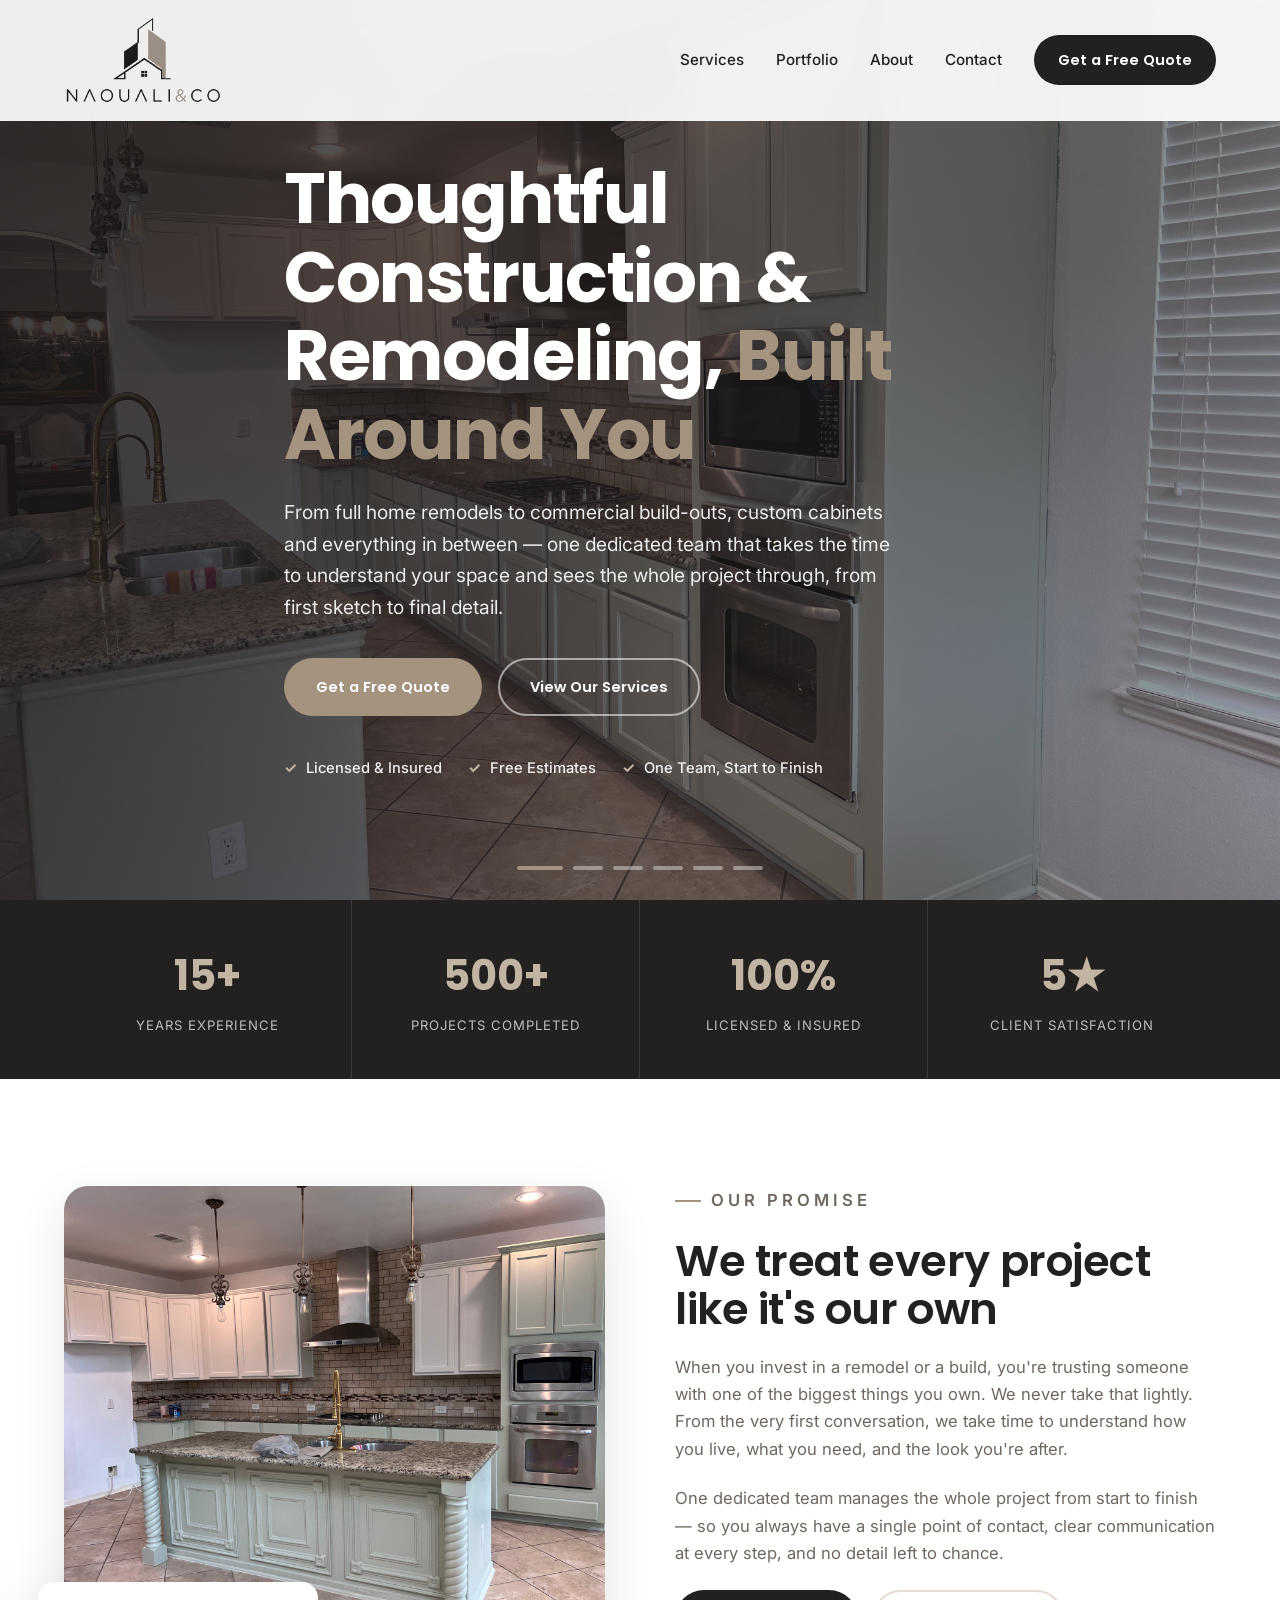
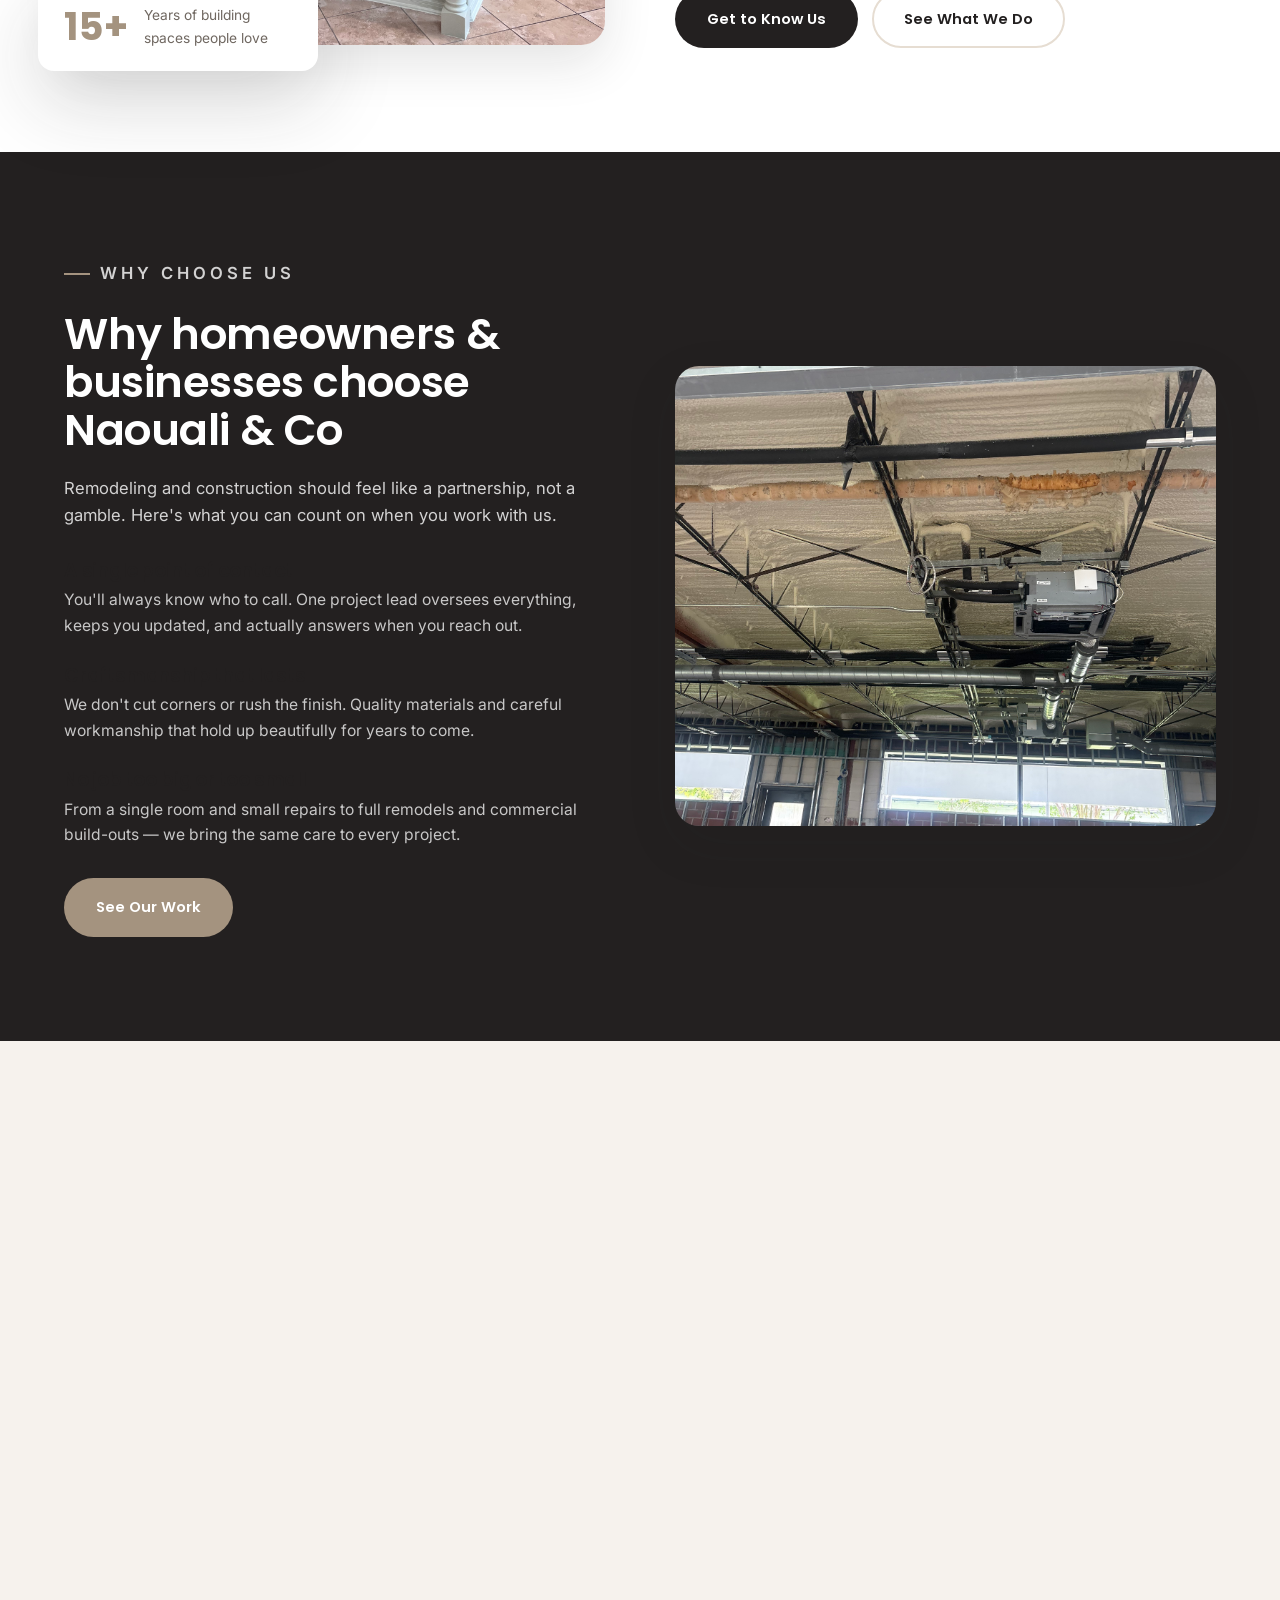
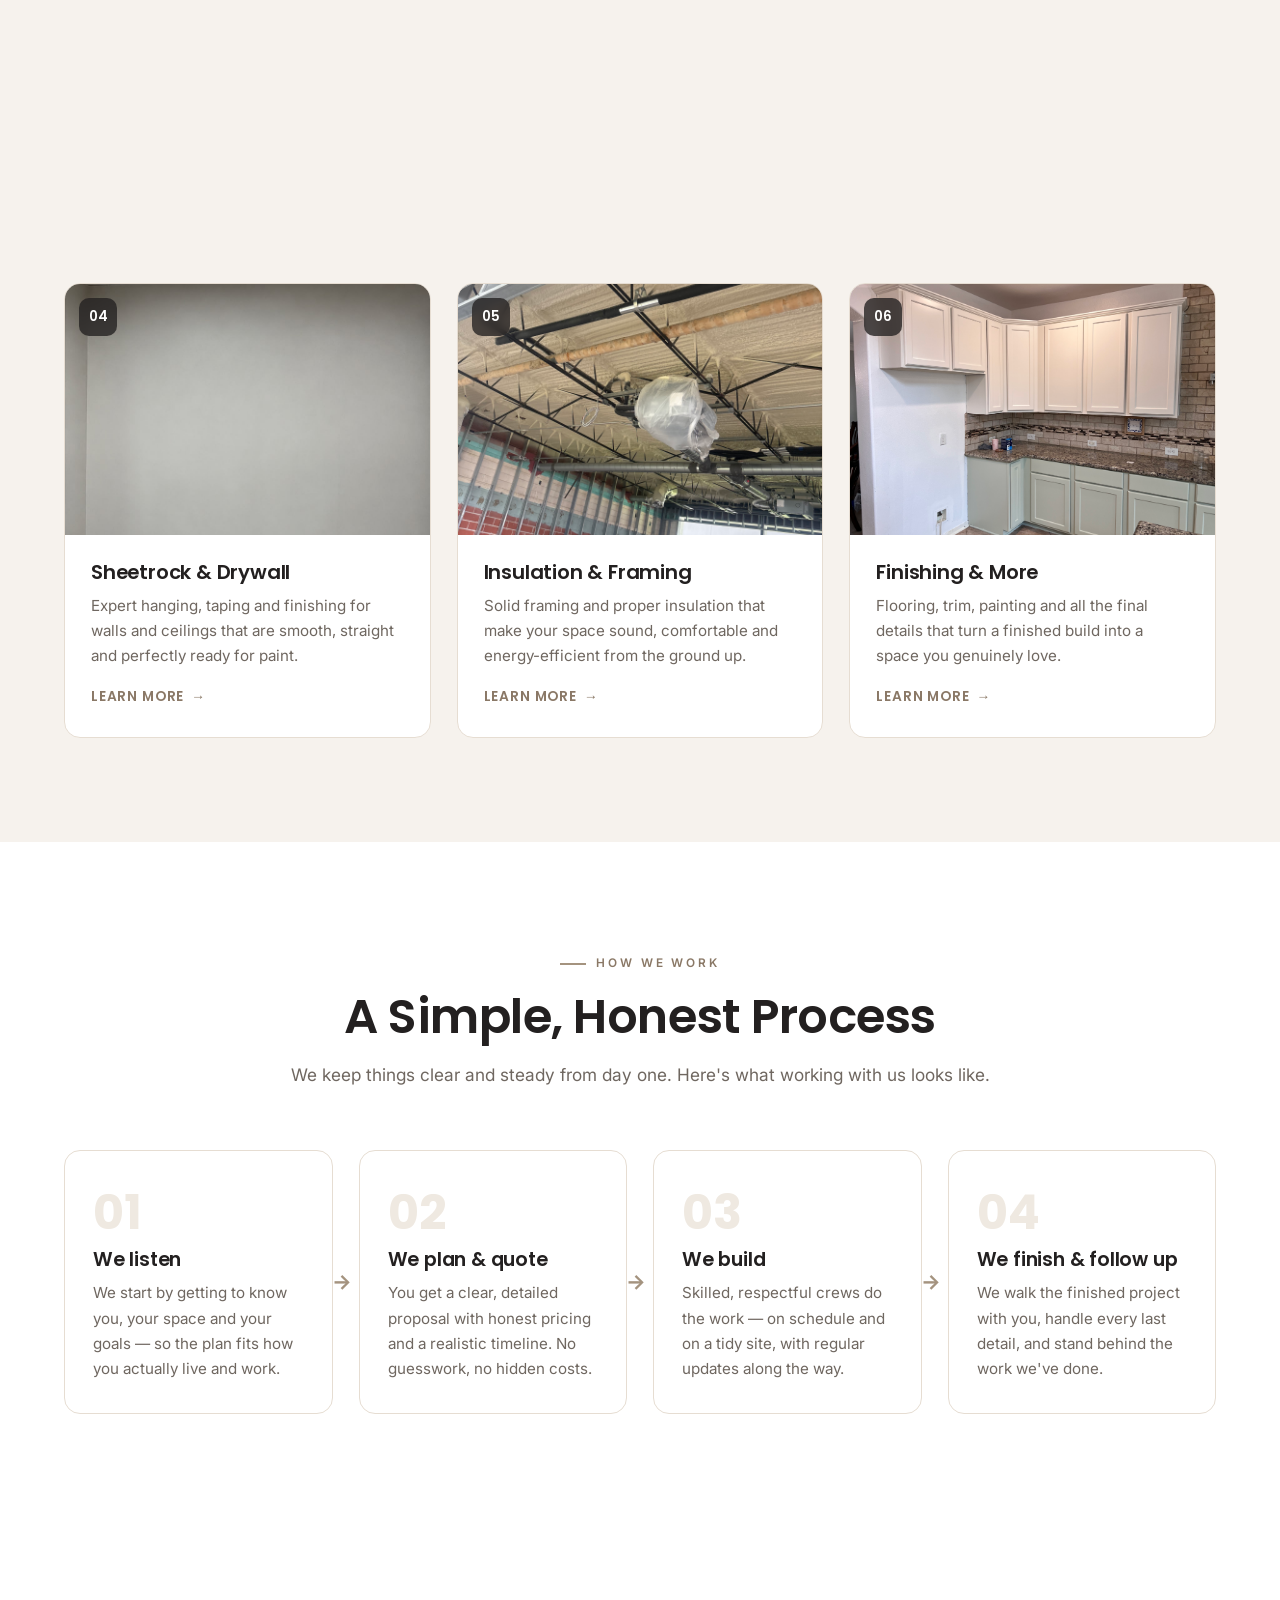
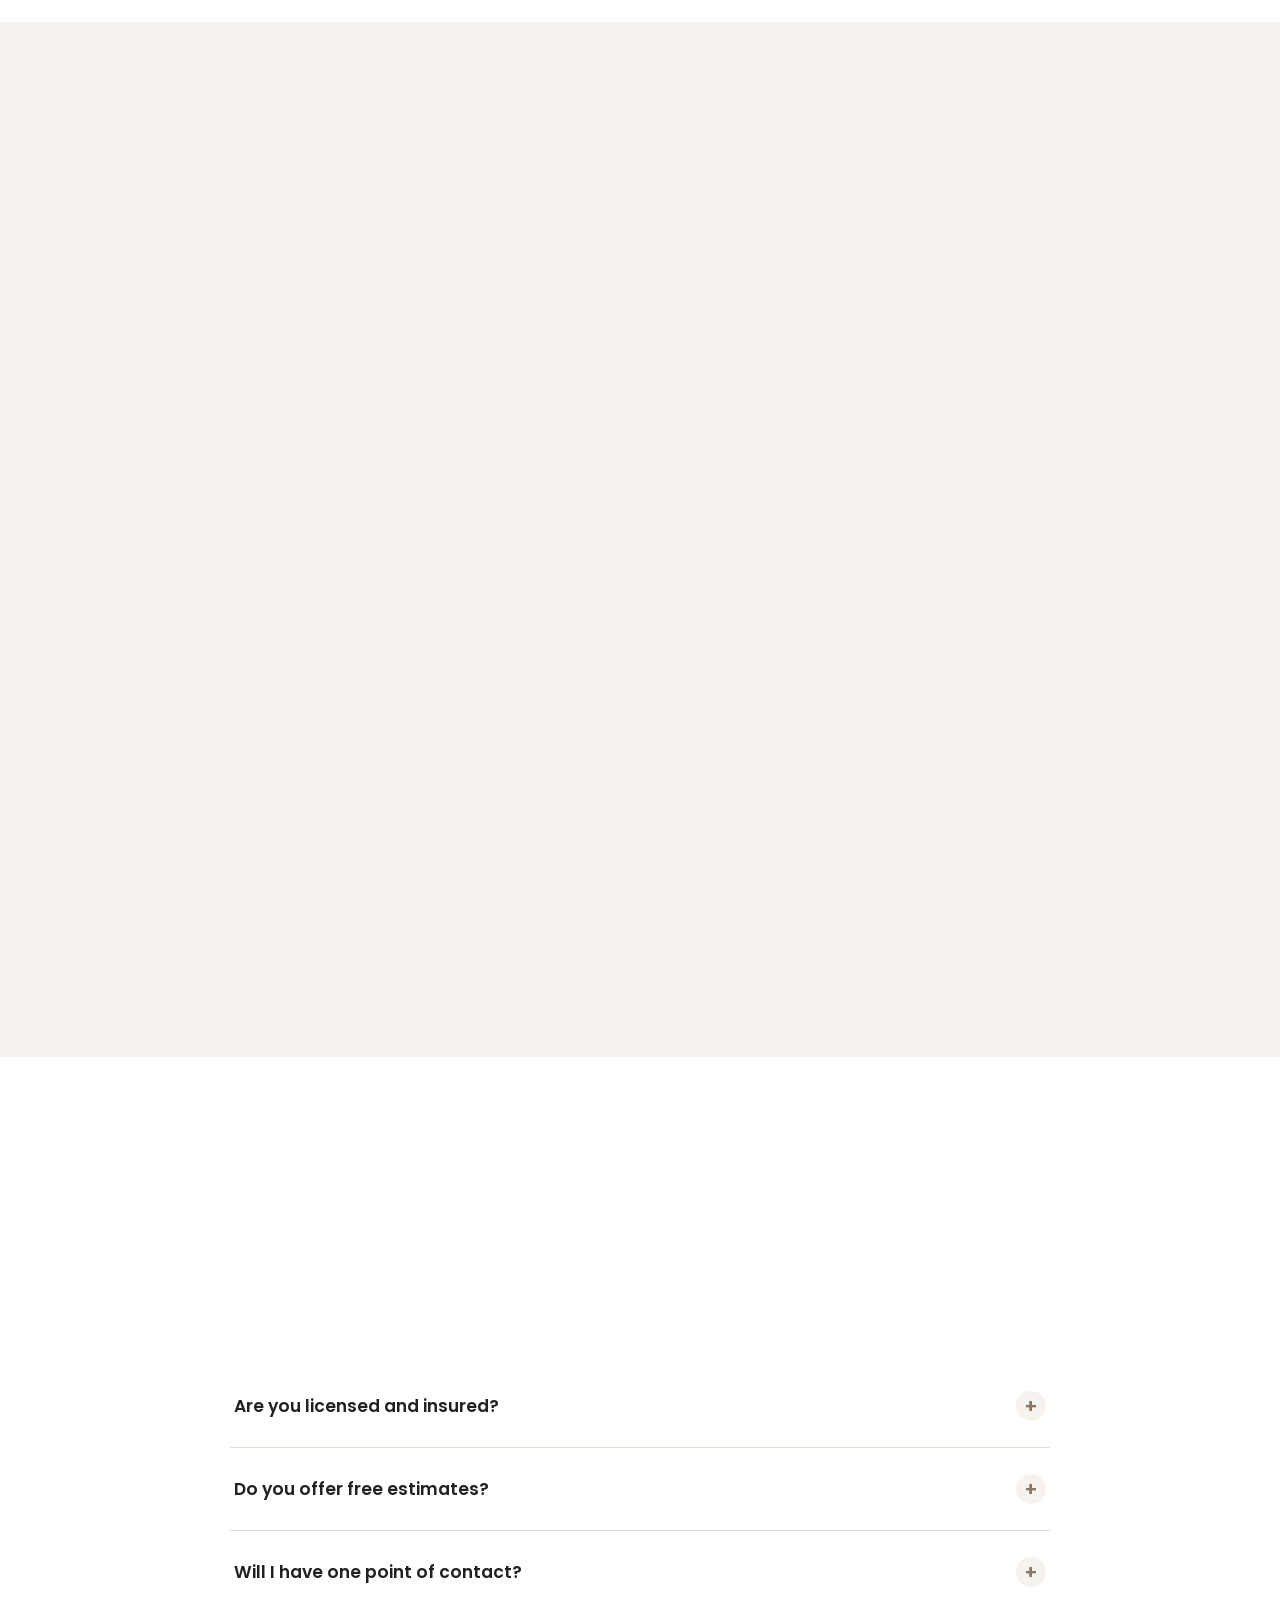
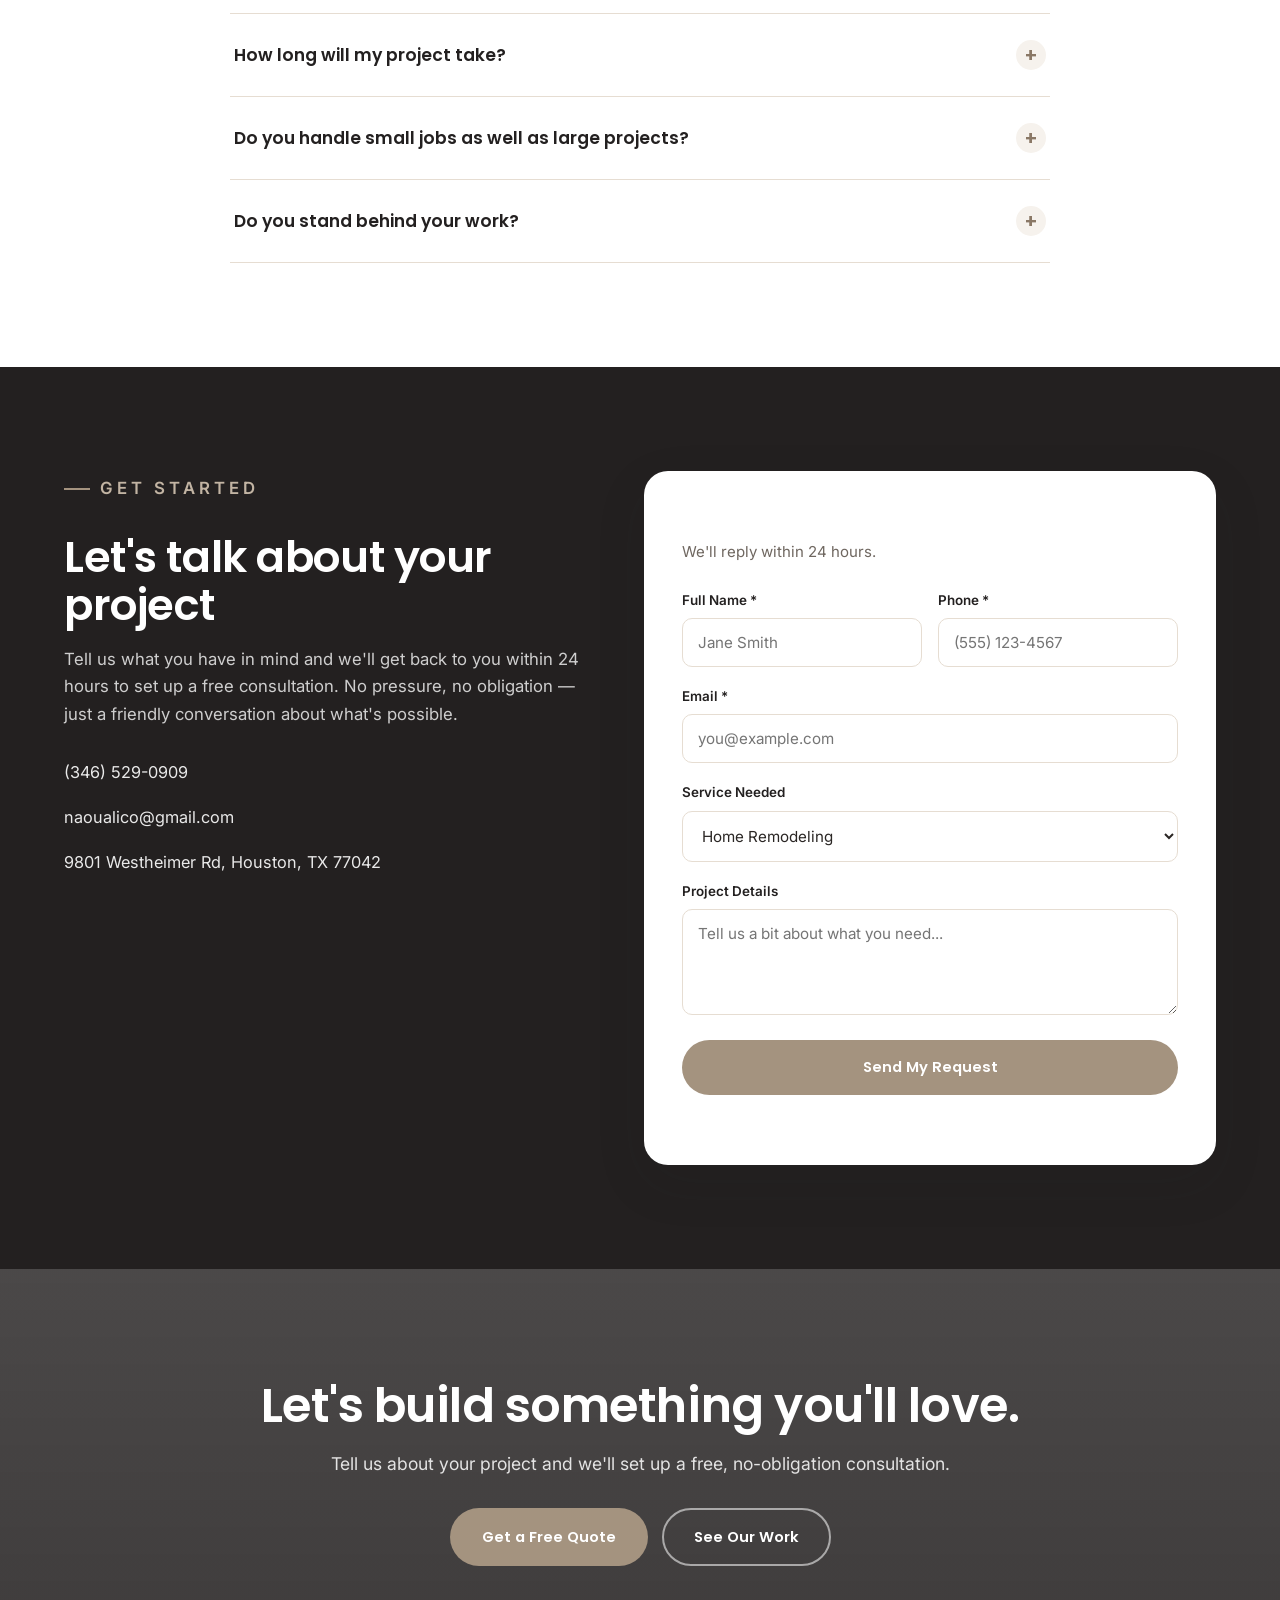
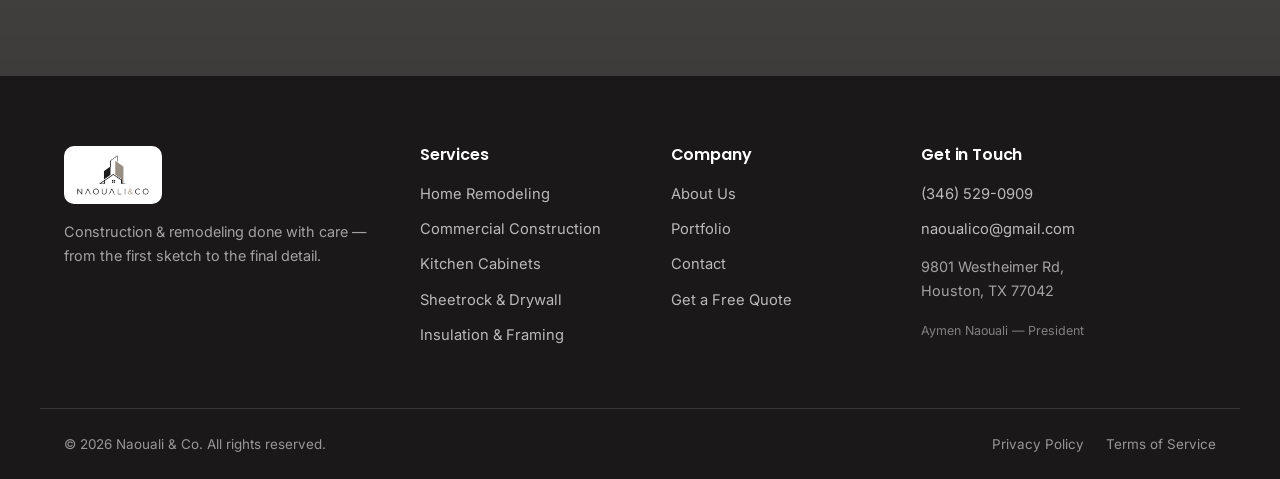
==== index.html @ dfb6d191 "Initial commit: Naouali & Co construction & remodeling website Multi-page static site (home, service" ====
<!DOCTYPE html>
<html lang="en">
<head>
  <meta charset="UTF-8" />
  <meta name="viewport" content="width=device-width, initial-scale=1.0" />
  <title>Naouali &amp; Co — Construction &amp; Remodeling Contractor</title>
  <meta name="description" content="Naouali & Co is a full-service construction & remodeling company. Home remodels, commercial construction, custom kitchen cabinets, sheetrock, insulation and finishing — one dedicated team, start to finish." />

  <link rel="icon" type="image/png" href="static/logo.png" />

  <meta property="og:title" content="Naouali & Co — Construction & Remodeling" />
  <meta property="og:description" content="Thoughtful construction & remodeling, built around you. One team, from first sketch to final detail." />
  <meta property="og:image" content="static/logo.png" />
  <meta property="og:type" content="website" />

  <link rel="preconnect" href="https://fonts.googleapis.com" />
  <link rel="preconnect" href="https://fonts.gstatic.com" crossorigin />
  <link href="https://fonts.googleapis.com/css2?family=Poppins:wght@400;500;600;700&family=Inter:wght@300;400;500;600&display=swap" rel="stylesheet" />

  <link rel="stylesheet" href="styles.css" />
</head>
<body>

  <!-- ===== NAVBAR ===== -->
  <header class="navbar" id="navbar">
    <div class="container nav-inner">
      <a href="index.html" class="brand" aria-label="Naouali and Co home">
        <img src="static/logo.png" alt="Naouali & Co logo" class="brand-logo" />
      </a>
      <nav class="nav-links" id="navLinks">
        <a href="services.html">Services</a>
        <a href="portfolio.html">Portfolio</a>
        <a href="about.html">About</a>
        <a href="contact.html">Contact</a>
        <a href="contact.html" class="btn btn-nav">Get a Free Quote</a>
      </nav>
      <button class="nav-toggle" id="navToggle" aria-label="Toggle menu" aria-expanded="false">
        <span></span><span></span><span></span>
      </button>
    </div>
  </header>

  <!-- ===== HERO (carousel) ===== -->
  <section class="hero" id="home">
    <div class="hero-slides">
      <div class="hero-slide active" style="background-image:url('static/images/kitchen-cabinets/IMG_2395.jpeg')"></div>
      <div class="hero-slide" style="background-image:url('static/images/commercial-insulation/IMG_7858.jpeg')"></div>
      <div class="hero-slide" style="background-image:url('static/images/kitchen-cabinets/IMG_2375.jpeg')"></div>
      <div class="hero-slide" style="background-image:url('static/images/sheet-rock-install/after.jpeg')"></div>
      <div class="hero-slide" style="background-image:url('static/images/kitchen-cabinets/IMG_2398.jpeg')"></div>
      <div class="hero-slide" style="background-image:url('static/images/commercial-insulation/IMG_7860.jpeg')"></div>
    </div>
    <div class="hero-overlay"></div>

    <div class="container hero-content">
      <h1 class="reveal d1">Thoughtful Construction &amp; Remodeling, <span class="accent">Built Around You</span></h1>
      <p class="hero-sub reveal d2">From full home remodels to commercial build-outs, custom cabinets and everything in between — one dedicated team that takes the time to understand your space and sees the whole project through, from first sketch to final detail.</p>
      <div class="hero-cta reveal d3">
        <a href="contact.html" class="btn btn-primary">Get a Free Quote</a>
        <a href="services.html" class="btn btn-ghost">View Our Services</a>
      </div>
      <ul class="hero-points reveal d4">
        <li><span class="ic">✓</span> Licensed &amp; Insured</li>
        <li><span class="ic">✓</span> Free Estimates</li>
        <li><span class="ic">✓</span> One Team, Start to Finish</li>
      </ul>
    </div>

    <div class="hero-dots" aria-label="Hero slides">
      <button class="active" aria-label="Slide 1"></button>
      <button aria-label="Slide 2"></button>
      <button aria-label="Slide 3"></button>
      <button aria-label="Slide 4"></button>
      <button aria-label="Slide 5"></button>
      <button aria-label="Slide 6"></button>
    </div>
  </section>

  <!-- ===== TRUST BAR ===== -->
  <section class="trustbar">
    <div class="container trust-grid">
      <div class="trust-item"><strong>15+</strong><span>Years Experience</span></div>
      <div class="trust-item"><strong>500+</strong><span>Projects Completed</span></div>
      <div class="trust-item"><strong>100%</strong><span>Licensed &amp; Insured</span></div>
      <div class="trust-item"><strong>5★</strong><span>Client Satisfaction</span></div>
    </div>
  </section>

  <!-- ===== PROMISE / MISSION ===== -->
  <section class="section">
    <div class="container split">
      <div class="split-media reveal">
        <img loading="lazy" src="static/images/kitchen-cabinets/IMG_2397.jpeg" alt="Naouali & Co craftsmanship" />
        <div class="split-badge">
          <span class="num">15+</span>
          <span class="lbl">Years of building spaces people love</span>
        </div>
      </div>
      <div class="split-text reveal d2">
        <p class="eyebrow">Our Promise</p>
        <h2>We treat every project like it's our own</h2>
        <p>When you invest in a remodel or a build, you're trusting someone with one of the biggest things you own. We never take that lightly. From the very first conversation, we take time to understand how you live, what you need, and the look you're after.</p>
        <p>One dedicated team manages the whole project from start to finish — so you always have a single point of contact, clear communication at every step, and no detail left to chance.</p>
        <div class="btn-row">
          <a href="about.html" class="btn btn-dark">Get to Know Us</a>
          <a href="services.html" class="btn btn-outline">See What We Do</a>
        </div>
      </div>
    </div>
  </section>

  <!-- ===== WHY CHOOSE US ===== -->
  <section class="section section-dark">
    <div class="container split reverse">
      <div class="split-media reveal">
        <img loading="lazy" src="static/images/commercial-insulation/IMG_7859.jpeg" alt="On-site work in progress" />
      </div>
      <div class="split-text reveal d2">
        <p class="eyebrow light">Why Choose Us</p>
        <h2>Why homeowners &amp; businesses choose Naouali &amp; Co</h2>
        <p>Remodeling and construction should feel like a partnership, not a gamble. Here's what you can count on when you work with us.</p>
        <div class="feature-list">
          <div class="feature-item">
            <div>
              <h4>A single point of contact</h4>
              <p>You'll always know who to call. One project lead oversees everything, keeps you updated, and actually answers when you reach out.</p>
            </div>
          </div>
          <div class="feature-item">
            <div>
              <h4>Craftsmanship that lasts</h4>
              <p>We don't cut corners or rush the finish. Quality materials and careful workmanship that hold up beautifully for years to come.</p>
            </div>
          </div>
          <div class="feature-item">
            <div>
              <h4>No job too big or too small</h4>
              <p>From a single room and small repairs to full remodels and commercial build-outs — we bring the same care to every project.</p>
            </div>
          </div>
        </div>
        <a href="portfolio.html" class="btn btn-primary">See Our Work</a>
      </div>
    </div>
  </section>

  <!-- ===== SERVICES ===== -->
  <section class="section section-alt" id="services">
    <div class="container">
      <div class="section-head reveal">
        <p class="eyebrow center-eb">What We Do</p>
        <h2>Our Services</h2>
        <p class="section-lead">From full remodels to the finishing touches, one experienced team handles every part of your project under one roof — so you never have to juggle multiple contractors.</p>
      </div>

      <div class="svc-grid">
        <article class="svc-card reveal">
          <div class="svc-media"><span class="svc-num">01</span><img loading="lazy" src="static/images/kitchen-cabinets/IMG_2395.jpeg" alt="Home remodeling" /></div>
          <div class="svc-body"><h3>Home Remodeling</h3><p>Kitchens, bathrooms, basements and whole-home renovations — thoughtfully designed and built to fit the way you live.</p><a href="services.html#remodeling" class="svc-link">Learn more</a></div>
        </article>
        <article class="svc-card reveal d1">
          <div class="svc-media"><span class="svc-num">02</span><img loading="lazy" src="static/images/commercial-insulation/IMG_7858.jpeg" alt="Commercial construction" /></div>
          <div class="svc-body"><h3>Commercial Construction</h3><p>Build-outs, tenant improvements and commercial spaces delivered to code, on schedule, and with minimal disruption to your business.</p><a href="services.html#commercial" class="svc-link">Learn more</a></div>
        </article>
        <article class="svc-card reveal d2">
          <div class="svc-media"><span class="svc-num">03</span><img loading="lazy" src="static/images/kitchen-cabinets/IMG_2375.jpeg" alt="Kitchen cabinets" /></div>
          <div class="svc-body"><h3>Kitchen Cabinets</h3><p>Custom cabinetry designed for your space and built to last — from clean modern lines to timeless, detailed craftsmanship.</p><a href="services.html#cabinets" class="svc-link">Learn more</a></div>
        </article>
        <article class="svc-card reveal">
          <div class="svc-media"><span class="svc-num">04</span><img loading="lazy" src="static/images/sheet-rock-install/after.jpeg" alt="Sheetrock and drywall" /></div>
          <div class="svc-body"><h3>Sheetrock &amp; Drywall</h3><p>Expert hanging, taping and finishing for walls and ceilings that are smooth, straight and perfectly ready for paint.</p><a href="services.html#sheetrock" class="svc-link">Learn more</a></div>
        </article>
        <article class="svc-card reveal d1">
          <div class="svc-media"><span class="svc-num">05</span><img loading="lazy" src="static/images/commercial-insulation/IMG_7860.jpeg" alt="Insulation and framing" /></div>
          <div class="svc-body"><h3>Insulation &amp; Framing</h3><p>Solid framing and proper insulation that make your space sound, comfortable and energy-efficient from the ground up.</p><a href="services.html#insulation" class="svc-link">Learn more</a></div>
        </article>
        <article class="svc-card reveal d2">
          <div class="svc-media"><span class="svc-num">06</span><img loading="lazy" src="static/images/kitchen-cabinets/IMG_2398.jpeg" alt="Finishing and trim" /></div>
          <div class="svc-body"><h3>Finishing &amp; More</h3><p>Flooring, trim, painting and all the final details that turn a finished build into a space you genuinely love.</p><a href="services.html#finishing" class="svc-link">Learn more</a></div>
        </article>
      </div>
    </div>
  </section>

  <!-- ===== PROCESS ===== -->
  <section class="section">
    <div class="container">
      <div class="section-head reveal">
        <p class="eyebrow center-eb">How We Work</p>
        <h2>A Simple, Honest Process</h2>
        <p class="section-lead">We keep things clear and steady from day one. Here's what working with us looks like.</p>
      </div>
      <div class="steps">
        <div class="step reveal"><div class="step-num">01</div><h4>We listen</h4><p>We start by getting to know you, your space and your goals — so the plan fits how you actually live and work.</p></div>
        <div class="step reveal d1"><div class="step-num">02</div><h4>We plan &amp; quote</h4><p>You get a clear, detailed proposal with honest pricing and a realistic timeline. No guesswork, no hidden costs.</p></div>
        <div class="step reveal d2"><div class="step-num">03</div><h4>We build</h4><p>Skilled, respectful crews do the work — on schedule and on a tidy site, with regular updates along the way.</p></div>
        <div class="step reveal d3"><div class="step-num">04</div><h4>We finish &amp; follow up</h4><p>We walk the finished project with you, handle every last detail, and stand behind the work we've done.</p></div>
      </div>
      <div class="center" style="margin-top:46px">
        <div class="btn-row" style="justify-content:center">
          <a href="portfolio.html" class="btn btn-dark reveal">See Our Work</a>
          <a href="contact.html" class="btn btn-outline reveal d1">Talk to Us</a>
        </div>
      </div>
    </div>
  </section>

  <!-- ===== TESTIMONIALS ===== -->
  <section class="section section-alt">
    <div class="container">
      <div class="section-head reveal">
        <p class="eyebrow center-eb">Reviews</p>
        <h2>What Our Clients Say</h2>
        <p class="section-lead">Real spaces, real people. Here's what it's like to work with us.</p>
      </div>
      <div class="tmt-grid">
        <article class="tmt-card reveal">
          <div class="tmt-stars">★★★★★</div>
          <p>"We interviewed a few contractors and Naouali &amp; Co was the only one that really listened. The kitchen came out better than the renderings, and they finished right on schedule."</p>
          <div class="tmt-who"><div class="tmt-avatar">BE</div><div><strong>Brandon Ellis</strong><span>Kitchen Remodel</span></div></div>
        </article>
        <article class="tmt-card reveal d1">
          <div class="tmt-stars">★★★★★</div>
          <p>"They remodeled our whole house and somehow made a stressful process feel easy. Always reachable, always tidy, and the quality really speaks for itself."</p>
          <div class="tmt-who"><div class="tmt-avatar">PS</div><div><strong>Priya Shah</strong><span>Full Home Remodel</span></div></div>
        </article>
        <article class="tmt-card reveal d2">
          <div class="tmt-stars">★★★★★</div>
          <p>"Walls and ceilings came out perfectly smooth — not a seam in sight. Honest, professional crew that cleaned up the site at the end of every single day."</p>
          <div class="tmt-who"><div class="tmt-avatar">MW</div><div><strong>Marcus Webb</strong><span>Sheetrock &amp; Drywall</span></div></div>
        </article>
        <article class="tmt-card reveal">
          <div class="tmt-stars">★★★★★</div>
          <p>"Our build-out was finished on time and to code with zero drama. One point of contact handled everything so I could keep my business running."</p>
          <div class="tmt-who"><div class="tmt-avatar">AR</div><div><strong>Alicia Romero</strong><span>Commercial Build-Out</span></div></div>
        </article>
        <article class="tmt-card reveal d1">
          <div class="tmt-stars">★★★★★</div>
          <p>"No job was too small for them. They fixed things other contractors had ignored, and the new bathroom is exactly what we'd hoped for."</p>
          <div class="tmt-who"><div class="tmt-avatar">GH</div><div><strong>Greg Holloway</strong><span>Bathroom Remodel</span></div></div>
        </article>
        <article class="tmt-card reveal d2">
          <div class="tmt-stars">★★★★★</div>
          <p>"The custom cabinets are stunning and built like a tank. You can tell this team genuinely cares about craftsmanship. Worth every penny."</p>
          <div class="tmt-who"><div class="tmt-avatar">HL</div><div><strong>Hannah Liu</strong><span>Custom Cabinets</span></div></div>
        </article>
      </div>
    </div>
  </section>

  <!-- ===== FAQ ===== -->
  <section class="section">
    <div class="container">
      <div class="section-head reveal">
        <p class="eyebrow center-eb">Good Questions</p>
        <h2>Frequently Asked Questions</h2>
        <p class="section-lead">A few of the things people ask us most. Have another question? Just reach out.</p>
      </div>
      <div class="faq-wrap reveal">
        <div class="faq-item">
          <button class="faq-q">Are you licensed and insured? <span class="faq-ic">+</span></button>
          <div class="faq-a"><p>Yes — Naouali &amp; Co is fully licensed and insured. We're always happy to provide proof of insurance and references before any work begins.</p></div>
        </div>
        <div class="faq-item">
          <button class="faq-q">Do you offer free estimates? <span class="faq-ic">+</span></button>
          <div class="faq-a"><p>We do. Every project starts with a free, no-obligation consultation and a clear, detailed quote — so you know exactly what to expect before committing to anything.</p></div>
        </div>
        <div class="faq-item">
          <button class="faq-q">Will I have one point of contact? <span class="faq-ic">+</span></button>
          <div class="faq-a"><p>Always. One dedicated project lead oversees your entire project from start to finish, keeps you updated, and is your go-to for any questions along the way.</p></div>
        </div>
        <div class="faq-item">
          <button class="faq-q">How long will my project take? <span class="faq-ic">+</span></button>
          <div class="faq-a"><p>It depends on the size and scope of the work, but we'll give you a realistic timeline up front and keep you posted on progress so there are no surprises.</p></div>
        </div>
        <div class="faq-item">
          <button class="faq-q">Do you handle small jobs as well as large projects? <span class="faq-ic">+</span></button>
          <div class="faq-a"><p>Absolutely. No job is too small. From minor repairs and a single room to full remodels and commercial build-outs, we bring the same care to every project.</p></div>
        </div>
        <div class="faq-item">
          <button class="faq-q">Do you stand behind your work? <span class="faq-ic">+</span></button>
          <div class="faq-a"><p>Yes. We take real pride in our workmanship, and if something isn't right, we'll make it right. Your satisfaction is what earns us referrals and repeat clients.</p></div>
        </div>
      </div>
    </div>
  </section>

  <!-- ===== CONTACT / CTA ===== -->
  <section class="section section-dark" id="contact">
    <div class="container quote-grid">
      <div class="quote-intro reveal">
        <p class="eyebrow light">Get Started</p>
        <h2>Let's talk about your project</h2>
        <p>Tell us what you have in mind and we'll get back to you within 24 hours to set up a free consultation. No pressure, no obligation — just a friendly conversation about what's possible.</p>
        <ul class="quote-contact">
          <li><a href="tel:+13465290909">(346) 529-0909</a></li>
          <li><a href="mailto:naoualico@gmail.com">naoualico@gmail.com</a></li>
          <li>9801 Westheimer Rd, Houston, TX 77042</li>
        </ul>
      </div>

      <!-- Connected to Formspree (form id mzdqkvaa). Submissions go to naoualico.com -->
      <form class="quote-form js-quote-form reveal d2" action="https://formspree.io/f/mzdqkvaa" method="POST">
        <h3>Request a Free Quote</h3>
        <p class="form-sub">We'll reply within 24 hours.</p>
        <div class="form-row">
          <div class="field"><label for="name">Full Name *</label><input type="text" id="name" name="name" required placeholder="Jane Smith" /></div>
          <div class="field"><label for="phone">Phone *</label><input type="tel" id="phone" name="phone" required placeholder="(555) 123-4567" /></div>
        </div>
        <div class="field"><label for="email">Email *</label><input type="email" id="email" name="email" required placeholder="you@example.com" /></div>
        <div class="field">
          <label for="service">Service Needed</label>
          <select id="service" name="service">
            <option>Home Remodeling</option>
            <option>Commercial Construction</option>
            <option>Kitchen Cabinets</option>
            <option>Sheetrock &amp; Drywall</option>
            <option>Insulation &amp; Framing</option>
            <option>Finishing &amp; Other</option>
            <option>Not sure yet</option>
          </select>
        </div>
        <div class="field"><label for="message">Project Details</label><textarea id="message" name="message" rows="4" placeholder="Tell us a bit about what you need..."></textarea></div>
        <input type="hidden" name="_subject" value="New quote request — Naouali & Co website" />
        <input type="text" name="_gotcha" style="display:none" tabindex="-1" autocomplete="off" />
        <button type="submit" class="btn btn-primary btn-block">Send My Request</button>
        <p class="form-status" role="status"></p>
      </form>
    </div>
  </section>

  <!-- ===== FINAL CTA BAND ===== -->
  <section class="cta-band">
    <div class="container">
      <h2 class="reveal">Let's build something you'll love.</h2>
      <p class="reveal d1">Tell us about your project and we'll set up a free, no-obligation consultation.</p>
      <div class="btn-row reveal d2">
        <a href="contact.html" class="btn btn-primary">Get a Free Quote</a>
        <a href="portfolio.html" class="btn btn-ghost">See Our Work</a>
      </div>
    </div>
  </section>

  <!-- ===== FOOTER ===== -->
  <footer class="footer">
    <div class="container footer-grid">
      <div class="footer-col">
        <img src="static/logo.png" alt="Naouali & Co" class="footer-logo" />
        <p class="footer-tag">Construction &amp; remodeling done with care — from the first sketch to the final detail.</p>
      </div>
      <div class="footer-col">
        <h4>Services</h4>
        <a href="services.html#remodeling">Home Remodeling</a>
        <a href="services.html#commercial">Commercial Construction</a>
        <a href="services.html#cabinets">Kitchen Cabinets</a>
        <a href="services.html#sheetrock">Sheetrock &amp; Drywall</a>
        <a href="services.html#insulation">Insulation &amp; Framing</a>
      </div>
      <div class="footer-col">
        <h4>Company</h4>
        <a href="about.html">About Us</a>
        <a href="portfolio.html">Portfolio</a>
        <a href="contact.html">Contact</a>
        <a href="contact.html">Get a Free Quote</a>
      </div>
      <div class="footer-col">
        <h4>Get in Touch</h4>
        <a href="tel:+13465290909">(346) 529-0909</a>
        <a href="mailto:naoualico@gmail.com">naoualico@gmail.com</a>
        <p class="footer-tag" style="margin-top:14px">9801 Westheimer Rd,<br />Houston, TX 77042</p>

        <p class="footer-note">Aymen Naouali — President</p>
      </div>
    </div>
    <div class="container footer-bottom">
      <p>&copy; <span class="js-year"></span> Naouali &amp; Co. All rights reserved.</p>
      <div class="footer-legal">
        <a href="#">Privacy Policy</a>
        <a href="#">Terms of Service</a>
      </div>
    </div>
  </footer>

  <script src="script.js"></script>
</body>
</html>
---- styles.css ----
/* =====================================================================
   Naouali & Co — Design System
   Inspired by texasgreatestremodelers.com (Webflow) — rebuilt in
   Naouali's taupe + charcoal brand. Font: Inter (Poppins for display).
   ===================================================================== */

:root {
  /* Brand */
  --charcoal: #232020;
  --charcoal-2: #2e2a2a;
  --charcoal-3: #1a1818;
  --taupe: #a4937f;
  --taupe-dark: #8a7866;
  --taupe-light: #c2b4a3;
  --sand: #f6f2ed;
  --sand-2: #efe9e1;
  --white: #ffffff;

  /* Text */
  --text: #2a2624;
  --muted: #6f6760;
  --muted-2: #908379;
  --line: #e6ddd2;
  --line-dark: rgba(255, 255, 255, 0.12);

  /* Trust / success accent (used sparingly, like target's green) */
  --green: #198754;
  --green-soft: #e8f3ed;

  /* Shape */
  --radius: 16px;
  --radius-sm: 10px;
  --radius-lg: 24px;
  --shadow: 0 18px 50px rgba(35, 32, 32, 0.12);
  --shadow-sm: 0 6px 22px rgba(35, 32, 32, 0.09);
  --shadow-lg: 0 30px 80px rgba(35, 32, 32, 0.18);
  --maxw: 1200px;
  --ease: cubic-bezier(0.22, 1, 0.36, 1);
}

* { margin: 0; padding: 0; box-sizing: border-box; }
html { scroll-behavior: smooth; scroll-padding-top: 130px; }

body {
  font-family: "Inter", system-ui, -apple-system, sans-serif;
  color: var(--text);
  background: var(--white);
  line-height: 1.65;
  -webkit-font-smoothing: antialiased;
  overflow-x: hidden;
}

h1, h2, h3, h4, h5 {
  font-family: "Poppins", "Inter", sans-serif;
  line-height: 1.12;
  color: var(--charcoal);
  font-weight: 600;
  letter-spacing: -0.01em;
}

a { color: inherit; text-decoration: none; }
img { max-width: 100%; display: block; }
ul { list-style: none; }

.container { width: 100%; max-width: var(--maxw); margin: 0 auto; padding: 0 24px; }
.accent { color: var(--taupe); }
.center { text-align: center; }

/* ===== Eyebrow ===== */
.eyebrow {
  display: inline-flex;
  align-items: center;
  gap: 10px;
  text-transform: uppercase;
  letter-spacing: 0.24em;
  font-size: 0.74rem;
  font-weight: 600;
  color: var(--taupe-dark);
  margin-bottom: 16px;
}
.eyebrow::before {
  content: "";
  width: 26px;
  height: 2px;
  background: var(--taupe);
  display: inline-block;
}
.eyebrow.center-eb { justify-content: center; }
.eyebrow.light { color: var(--taupe-light); }

/* ===== Buttons ===== */
.btn {
  display: inline-flex;
  align-items: center;
  justify-content: center;
  gap: 8px;
  padding: 15px 30px;
  border-radius: 50px;
  font-weight: 600;
  font-family: "Poppins", sans-serif;
  font-size: 0.92rem;
  cursor: pointer;
  border: 2px solid transparent;
  transition: transform 0.25s var(--ease), background 0.25s, color 0.25s,
    box-shadow 0.25s, border-color 0.25s;
  white-space: nowrap;
}
.btn-primary { background: var(--taupe); color: #fff; }
.btn-primary:hover { background: var(--taupe-dark); transform: translateY(-3px); box-shadow: 0 12px 28px rgba(164, 147, 127, 0.4); }
.btn-dark { background: var(--charcoal); color: #fff; }
.btn-dark:hover { background: var(--charcoal-2); transform: translateY(-3px); box-shadow: var(--shadow-sm); }
.btn-ghost { background: transparent; color: #fff; border-color: rgba(255, 255, 255, 0.55); }
.btn-ghost:hover { background: rgba(255, 255, 255, 0.12); border-color: #fff; transform: translateY(-3px); }
.btn-outline { background: transparent; color: var(--charcoal); border-color: var(--line); }
.btn-outline:hover { border-color: var(--taupe); color: var(--taupe-dark); transform: translateY(-3px); }
.btn-nav { padding: 11px 22px; background: var(--charcoal); color: #fff; }
.btn-nav:hover { background: var(--taupe); transform: translateY(-1px); }
.btn-block { width: 100%; }
.btn-arrow::after { content: "→"; transition: transform 0.25s var(--ease); }
.btn-arrow:hover::after { transform: translateX(4px); }

/* ===== Navbar ===== */
.navbar {
  position: fixed; top: 0; left: 0; right: 0; z-index: 100;
  background: rgba(255, 255, 255, 0.92);
  backdrop-filter: blur(12px);
  border-bottom: 1px solid transparent;
  transition: box-shadow 0.3s, border-color 0.3s, background 0.3s;
}
.navbar.scrolled { box-shadow: var(--shadow-sm); border-color: var(--line); }
.nav-inner { display: flex; align-items: center; justify-content: space-between; height: 120px; }
.brand-logo { height: 90px; width: auto; }
.nav-links { display: flex; align-items: center; gap: 32px; }
.nav-links a:not(.btn) {
  font-weight: 500; font-size: 0.95rem; color: var(--charcoal);
  position: relative; transition: color 0.2s; padding: 4px 0;
}
.nav-links a:not(.btn)::after {
  content: ""; position: absolute; left: 0; bottom: -2px; width: 0; height: 2px;
  background: var(--taupe); transition: width 0.25s var(--ease);
}
.nav-links a:not(.btn):hover { color: var(--taupe-dark); }
.nav-links a:not(.btn):hover::after,
.nav-links a.is-current::after { width: 100%; }

.nav-toggle { display: none; flex-direction: column; gap: 5px; background: none; border: none; cursor: pointer; padding: 6px; }
.nav-toggle span { width: 26px; height: 2px; background: var(--charcoal); border-radius: 2px; transition: 0.3s; }
.nav-toggle.open span:nth-child(1) { transform: translateY(7px) rotate(45deg); }
.nav-toggle.open span:nth-child(2) { opacity: 0; }
.nav-toggle.open span:nth-child(3) { transform: translateY(-7px) rotate(-45deg); }

/* ===== Hero (carousel) ===== */
.hero {
  position: relative;
  min-height: 100vh;
  display: flex; align-items: center;
  color: #fff;
  overflow: hidden;
  padding: 120px 0 80px;
}
.hero-slides { position: absolute; inset: 0; z-index: 0; }
.hero-slide {
  position: absolute; inset: 0;
  background-size: cover; background-position: center;
  opacity: 0; transform: scale(1.08);
  transition: opacity 1.4s var(--ease), transform 7s linear;
}
.hero-slide.active { opacity: 1; transform: scale(1); }
.hero-overlay {
  position: absolute; inset: 0; z-index: 1;
  background: linear-gradient(105deg, rgba(26, 24, 24, 0.86) 0%, rgba(35, 32, 32, 0.7) 45%, rgba(35, 32, 32, 0.4) 100%);
}
.hero .container { position: relative; z-index: 2; }
.hero-content { max-width: 760px; }
.hero-badge {
  display: inline-flex; align-items: center; gap: 8px;
  background: rgba(255, 255, 255, 0.12); border: 1px solid rgba(255, 255, 255, 0.25);
  padding: 8px 16px; border-radius: 50px; font-size: 0.8rem; font-weight: 500;
  margin-bottom: 22px; backdrop-filter: blur(4px);
}
.hero-badge .dot { width: 8px; height: 8px; border-radius: 50%; background: var(--green); box-shadow: 0 0 0 4px rgba(25, 135, 84, 0.3); }
.hero h1 { font-size: clamp(2.5rem, 6vw, 4.4rem); color: #fff; font-weight: 700; margin-bottom: 22px; letter-spacing: -0.02em; }
.hero-sub { font-size: clamp(1.02rem, 2vw, 1.2rem); color: rgba(255, 255, 255, 0.9); max-width: 620px; margin-bottom: 34px; }
.hero-cta { display: flex; gap: 16px; flex-wrap: wrap; margin-bottom: 40px; }
.hero-points { display: flex; gap: 26px; flex-wrap: wrap; }
.hero-points li { display: flex; align-items: center; gap: 9px; font-size: 0.92rem; color: rgba(255, 255, 255, 0.92); font-weight: 500; }
.hero-points .ic { color: var(--taupe-light); font-weight: 700; }

.hero-dots { position: absolute; bottom: 30px; left: 0; right: 0; z-index: 3; display: flex; justify-content: center; gap: 10px; }
.hero-dots button { width: 30px; height: 4px; border-radius: 4px; border: none; background: rgba(255, 255, 255, 0.4); cursor: pointer; transition: background 0.3s, width 0.3s; padding: 0; }
.hero-dots button.active { background: var(--taupe); width: 46px; }

/* ===== Trust bar (stats) ===== */
.trustbar { background: var(--charcoal); color: #fff; }
.trust-grid { display: grid; grid-template-columns: repeat(4, 1fr); }
.trust-item { text-align: center; padding: 42px 18px; border-right: 1px solid var(--line-dark); }
.trust-item:last-child { border-right: none; }
.trust-item strong { display: block; font-family: "Poppins", sans-serif; font-size: clamp(2rem, 4vw, 2.6rem); color: var(--taupe-light); font-weight: 700; }
.trust-item span { font-size: 0.82rem; letter-spacing: 0.08em; color: rgba(255, 255, 255, 0.7); text-transform: uppercase; }

/* ===== Sections ===== */
.section { padding: 104px 0; }
.section-sm { padding: 76px 0; }
.section-alt { background: var(--sand); }
.section-dark { background: var(--charcoal); color: #fff; }
.section-dark h2, .section-dark h3 { color: #fff; }
.section-head { text-align: center; max-width: 720px; margin: 0 auto 60px; }
.section-head h2 { font-size: clamp(2.1rem, 4.4vw, 3rem); margin-bottom: 18px; }
.section-lead { color: var(--muted); font-size: 1.08rem; }
.section-dark .section-lead { color: rgba(255, 255, 255, 0.75); }

/* ===== Split (two-column image + text) ===== */
.split { display: grid; grid-template-columns: 1fr 1fr; gap: 70px; align-items: center; }
.split.reverse .split-media { order: 2; }
.split-text h2 { font-size: clamp(1.9rem, 3.8vw, 2.7rem); margin-bottom: 20px; }
.split-text p { color: var(--muted); margin-bottom: 22px; font-size: 1.04rem; }
.section-dark .split-text p { color: rgba(255, 255, 255, 0.8); }
.split-media { position: relative; }
.split-media img { border-radius: var(--radius-lg); box-shadow: var(--shadow); width: 100%; aspect-ratio: 4/3.4; object-fit: cover; }
.split-badge {
  position: absolute; bottom: -26px; left: -26px;
  background: var(--white); color: var(--charcoal);
  border-radius: var(--radius); padding: 22px 26px; box-shadow: var(--shadow-lg);
  display: flex; align-items: center; gap: 16px; max-width: 280px;
}
.split-badge .num { font-family: "Poppins", sans-serif; font-size: 2.4rem; font-weight: 700; color: var(--taupe); line-height: 1; }
.split-badge .lbl { font-size: 0.86rem; color: var(--muted); }
.btn-row { display: flex; gap: 14px; flex-wrap: wrap; margin-top: 8px; }

/* ===== Feature blocks (Why Choose Us) ===== */
.feature-list { display: grid; gap: 26px; margin: 30px 0; }
.feature-item { display: flex; gap: 18px; }
.feature-item .f-ic {
  flex-shrink: 0; width: 52px; height: 52px; border-radius: 14px;
  background: var(--sand); display: grid; place-items: center; font-size: 1.5rem;
}
.section-dark .feature-item .f-ic { background: rgba(255, 255, 255, 0.08); }
.feature-item h4 { font-size: 1.18rem; margin-bottom: 6px; }
.feature-item p { color: var(--muted); font-size: 0.98rem; margin: 0; }
.section-dark .feature-item p { color: rgba(255, 255, 255, 0.75); }

/* ===== Services cards (with images + CTA) ===== */
.svc-grid { display: grid; grid-template-columns: repeat(3, 1fr); gap: 26px; }
.svc-card {
  position: relative; background: #fff; border: 1px solid var(--line);
  border-radius: var(--radius); overflow: hidden;
  transition: transform 0.4s var(--ease), box-shadow 0.4s, border-color 0.4s;
  display: flex; flex-direction: column;
}
.svc-card:hover { transform: translateY(-8px); box-shadow: var(--shadow); border-color: transparent; }
.svc-media { aspect-ratio: 16/11; overflow: hidden; position: relative; }
.svc-media img { width: 100%; height: 100%; object-fit: cover; transition: transform 0.7s var(--ease); }
.svc-card:hover .svc-media img { transform: scale(1.08); }
.svc-num {
  position: absolute; top: 14px; left: 14px; z-index: 2;
  background: rgba(35, 32, 32, 0.78); color: #fff; backdrop-filter: blur(4px);
  font-family: "Poppins", sans-serif; font-size: 0.82rem; font-weight: 600;
  width: 38px; height: 38px; border-radius: 10px; display: grid; place-items: center;
}
.svc-body { padding: 26px 26px 28px; display: flex; flex-direction: column; flex: 1; }
.svc-body h3 { font-size: 1.24rem; margin-bottom: 10px; }
.svc-body p { color: var(--muted); font-size: 0.95rem; margin-bottom: 18px; flex: 1; }
.svc-link {
  font-family: "Poppins", sans-serif; font-weight: 600; font-size: 0.86rem;
  color: var(--taupe-dark); display: inline-flex; align-items: center; gap: 7px;
  text-transform: uppercase; letter-spacing: 0.06em;
}
.svc-link::after { content: "→"; transition: transform 0.25s var(--ease); }
.svc-card:hover .svc-link::after { transform: translateX(5px); }

/* ===== Financing cards ===== */
.fin-grid { display: grid; grid-template-columns: repeat(3, 1fr); gap: 26px; }
.fin-card {
  background: rgba(255, 255, 255, 0.05); border: 1px solid var(--line-dark);
  border-radius: var(--radius); padding: 36px 30px;
  transition: transform 0.35s var(--ease), background 0.35s, border-color 0.35s;
}
.fin-card:hover { transform: translateY(-6px); background: rgba(255, 255, 255, 0.09); border-color: rgba(164, 147, 127, 0.5); }
.fin-card .fin-big { font-family: "Poppins", sans-serif; font-size: 2.6rem; font-weight: 700; color: var(--taupe-light); line-height: 1; margin-bottom: 14px; }
.fin-card h4 { font-size: 1.15rem; color: #fff; margin-bottom: 10px; }
.fin-card p { color: rgba(255, 255, 255, 0.74); font-size: 0.96rem; }

/* light variant for financing page */
.fin-grid.light .fin-card { background: #fff; border: 1px solid var(--line); }
.fin-grid.light .fin-card:hover { box-shadow: var(--shadow); }
.fin-grid.light .fin-card .fin-big { color: var(--taupe); }
.fin-grid.light .fin-card h4 { color: var(--charcoal); }
.fin-grid.light .fin-card p { color: var(--muted); }

/* ===== Process steps ===== */
.steps { display: grid; grid-template-columns: repeat(4, 1fr); gap: 26px; counter-reset: step; }
.step {
  position: relative; padding: 38px 28px 32px; background: #fff;
  border: 1px solid var(--line); border-radius: var(--radius);
  transition: transform 0.35s var(--ease), box-shadow 0.35s;
}
.step:hover { transform: translateY(-6px); box-shadow: var(--shadow); }
.step-num {
  font-family: "Poppins", sans-serif; font-size: 3rem; font-weight: 700;
  color: var(--sand-2); line-height: 1; margin-bottom: 12px;
}
.step:hover .step-num { color: var(--taupe-light); }
.step h4 { font-size: 1.2rem; margin-bottom: 10px; }
.step p { color: var(--muted); font-size: 0.95rem; }
.step::after {
  content: "→"; position: absolute; top: 50%; right: -20px; transform: translateY(-50%);
  color: var(--taupe); font-size: 1.3rem; font-weight: 700;
}
.step:last-child::after { display: none; }

/* ===== Testimonials ===== */
.tmt-grid { display: grid; grid-template-columns: repeat(3, 1fr); gap: 26px; }
.tmt-card {
  background: #fff; border: 1px solid var(--line); border-radius: var(--radius);
  padding: 32px 30px; display: flex; flex-direction: column;
  transition: transform 0.35s var(--ease), box-shadow 0.35s;
}
.tmt-card:hover { transform: translateY(-6px); box-shadow: var(--shadow); }
.tmt-stars { color: #e6b800; font-size: 1rem; margin-bottom: 16px; letter-spacing: 2px; }
.tmt-card p { color: var(--text); font-size: 0.98rem; flex: 1; margin-bottom: 22px; }
.tmt-who { display: flex; align-items: center; gap: 14px; }
.tmt-avatar {
  width: 46px; height: 46px; border-radius: 50%; background: var(--taupe);
  color: #fff; display: grid; place-items: center; font-family: "Poppins", sans-serif;
  font-weight: 600; font-size: 1.05rem;
}
.tmt-who strong { display: block; font-size: 0.96rem; color: var(--charcoal); }
.tmt-who span { font-size: 0.84rem; color: var(--muted); }

/* ===== FAQ accordion ===== */
.faq-wrap { max-width: 820px; margin: 0 auto; }
.faq-item { border-bottom: 1px solid var(--line); }
.faq-q {
  width: 100%; background: none; border: none; cursor: pointer;
  display: flex; justify-content: space-between; align-items: center; gap: 20px;
  padding: 26px 4px; text-align: left;
  font-family: "Poppins", sans-serif; font-weight: 600; font-size: 1.08rem; color: var(--charcoal);
}
.faq-q .faq-ic { flex-shrink: 0; width: 30px; height: 30px; border-radius: 50%; background: var(--sand); display: grid; place-items: center; font-size: 1.2rem; color: var(--taupe-dark); transition: transform 0.3s var(--ease), background 0.3s, color 0.3s; }
.faq-item.open .faq-q .faq-ic { transform: rotate(45deg); background: var(--taupe); color: #fff; }
.faq-a { max-height: 0; overflow: hidden; transition: max-height 0.4s var(--ease); }
.faq-a p { color: var(--muted); padding: 0 4px 26px; font-size: 0.99rem; }

/* ===== Filters + Gallery ===== */
.filters { display: flex; justify-content: center; gap: 12px; flex-wrap: wrap; margin-bottom: 44px; }
.filter-btn {
  padding: 10px 24px; border-radius: 50px; border: 1px solid var(--line);
  background: #fff; color: var(--muted); font-weight: 500; cursor: pointer;
  font-family: "Inter", sans-serif; font-size: 0.92rem; transition: all 0.25s;
}
.filter-btn:hover { border-color: var(--taupe); color: var(--taupe-dark); }
.filter-btn.is-active { background: var(--charcoal); color: #fff; border-color: var(--charcoal); }

.gallery { display: grid; grid-template-columns: repeat(3, 1fr); gap: 18px; }
.gallery-item {
  position: relative; overflow: hidden; border-radius: var(--radius);
  aspect-ratio: 4/3; cursor: pointer; box-shadow: var(--shadow-sm);
}
.gallery-item img { width: 100%; height: 100%; object-fit: cover; transition: transform 0.6s var(--ease); }
.gallery-item:hover img { transform: scale(1.08); }
.gallery-item figcaption {
  position: absolute; left: 0; right: 0; bottom: 0;
  padding: 22px 16px 14px; color: #fff; font-weight: 500; font-size: 0.9rem;
  background: linear-gradient(transparent, rgba(35, 32, 32, 0.85));
  transform: translateY(8px); opacity: 0; transition: 0.35s;
}
.gallery-item:hover figcaption { transform: translateY(0); opacity: 1; }
.gallery-item.hide { display: none; }

/* ===== Quote / Contact form ===== */
.quote-grid { display: grid; grid-template-columns: 1fr 1.1fr; gap: 60px; align-items: start; }
.quote-intro h2 { color: #fff; font-size: clamp(1.9rem, 3.6vw, 2.7rem); margin-bottom: 16px; }
.quote-intro > p { color: rgba(255, 255, 255, 0.78); margin-bottom: 30px; font-size: 1.05rem; }
.quote-contact { display: grid; gap: 18px; }
.quote-contact li { display: flex; align-items: center; gap: 14px; font-size: 1.02rem; color: rgba(255, 255, 255, 0.9); }
.quote-contact .qc-ic { width: 44px; height: 44px; flex-shrink: 0; border-radius: 12px; background: rgba(255, 255, 255, 0.08); display: grid; place-items: center; font-size: 1.2rem; }
.quote-contact a:hover { color: var(--taupe-light); }

.quote-form { background: #fff; border-radius: var(--radius-lg); padding: 38px; box-shadow: var(--shadow); }
.quote-form h3 { font-size: 1.4rem; margin-bottom: 6px; }
.quote-form .form-sub { color: var(--muted); font-size: 0.94rem; margin-bottom: 24px; }
.form-row { display: grid; grid-template-columns: 1fr 1fr; gap: 16px; }
.field { margin-bottom: 18px; }
.field label { display: block; font-size: 0.84rem; font-weight: 600; color: var(--charcoal); margin-bottom: 7px; }
.field input, .field select, .field textarea {
  width: 100%; padding: 14px 15px; border: 1px solid var(--line); border-radius: var(--radius-sm);
  font-family: "Inter", sans-serif; font-size: 0.95rem; color: var(--text); background: var(--white);
  transition: border-color 0.2s, box-shadow 0.2s;
}
.field input:focus, .field select:focus, .field textarea:focus {
  outline: none; border-color: var(--taupe); box-shadow: 0 0 0 3px rgba(164, 147, 127, 0.18);
}
.field textarea { resize: vertical; }
.form-status { margin-top: 14px; font-size: 0.92rem; font-weight: 500; text-align: center; min-height: 1.2em; }
.form-status.success { color: var(--green); }
.form-status.error { color: #c0392b; }

/* ===== CTA strip ===== */
.cta-band {
  position: relative; text-align: center; padding: 110px 0; color: #fff; overflow: hidden;
  background: linear-gradient(rgba(35, 32, 32, 0.82), rgba(35, 32, 32, 0.88)),
    url("static/images/kitchen-cabinets/IMG_2395.jpeg") center/cover fixed no-repeat;
}
.cta-band h2 { font-size: clamp(2rem, 4.5vw, 3rem); color: #fff; margin-bottom: 16px; max-width: 880px; margin-inline: auto; }
.cta-band p { color: rgba(255, 255, 255, 0.85); font-size: 1.1rem; margin-bottom: 30px; max-width: 620px; margin-inline: auto; }
.cta-band .btn-row { justify-content: center; }

/* ===== Page hero (subpages) ===== */
.page-hero {
  position: relative; padding: 170px 0 80px; color: #fff; text-align: center;
  background: linear-gradient(rgba(26, 24, 24, 0.78), rgba(35, 32, 32, 0.82)),
    url("static/images/kitchen-cabinets/IMG_2397.jpeg") center/cover no-repeat;
}
.page-hero h1 { color: #fff; font-size: clamp(2.3rem, 5vw, 3.4rem); margin-bottom: 16px; }
.page-hero p { color: rgba(255, 255, 255, 0.85); max-width: 620px; margin: 0 auto; font-size: 1.08rem; }
.crumbs { font-size: 0.85rem; color: rgba(255, 255, 255, 0.6); margin-bottom: 18px; letter-spacing: 0.04em; }
.crumbs a:hover { color: var(--taupe-light); }

/* ===== Service detail rows (services page) ===== */
.svc-detail { display: grid; grid-template-columns: 1fr 1fr; gap: 60px; align-items: center; padding: 56px 0; border-bottom: 1px solid var(--line); }
.svc-detail:last-child { border-bottom: none; }
.svc-detail.reverse .svcd-media { order: 2; }
.svc-detail img { border-radius: var(--radius-lg); box-shadow: var(--shadow); width: 100%; aspect-ratio: 4/3; object-fit: cover; }
.svc-detail h3 { font-size: clamp(1.6rem, 3vw, 2.1rem); margin-bottom: 14px; }
.svc-detail .svc-eyebrow { color: var(--taupe-dark); font-weight: 600; font-size: 0.8rem; letter-spacing: 0.18em; text-transform: uppercase; margin-bottom: 10px; }
.svc-detail p { color: var(--muted); margin-bottom: 18px; }

/* ===== Check list ===== */
.check-list { display: grid; gap: 12px; margin-bottom: 28px; }
.check-list li { padding-left: 32px; position: relative; font-weight: 500; color: var(--text); }
.section-dark .check-list li { color: rgba(255, 255, 255, 0.9); }
.check-list li::before {
  content: "✓"; position: absolute; left: 0; top: 2px; width: 20px; height: 20px;
  background: var(--green); color: #fff; border-radius: 50%; display: grid;
  place-items: center; font-size: 0.7rem;
}
.check-list.two-col { grid-template-columns: 1fr 1fr; }

/* ===== Footer ===== */
.footer { background: var(--charcoal-3); color: rgba(255, 255, 255, 0.74); padding: 70px 0 0; }
.footer-grid { display: grid; grid-template-columns: 1.5fr 1fr 1fr 1.4fr; gap: 40px; }
.footer h4 { color: #fff; font-size: 1rem; margin-bottom: 18px; }
.footer-col a { display: block; color: rgba(255, 255, 255, 0.7); font-size: 0.92rem; margin-bottom: 11px; transition: color 0.2s; }
.footer-col a:hover { color: var(--taupe-light); }
.footer-logo { height: 58px; background: #fff; padding: 8px 12px; border-radius: 10px; margin-bottom: 16px; }
.footer-tag { font-size: 0.9rem; color: rgba(255, 255, 255, 0.6); margin-bottom: 18px; }
.footer-social { display: flex; gap: 12px; }
.footer-social a { width: 40px; height: 40px; border-radius: 10px; background: rgba(255, 255, 255, 0.08); display: grid; place-items: center; margin: 0; transition: background 0.25s, transform 0.25s; }
.footer-social a:hover { background: var(--taupe); transform: translateY(-3px); }
.newsletter { display: flex; gap: 8px; margin-top: 8px; }
.newsletter input { flex: 1; padding: 12px 14px; border-radius: 10px; border: 1px solid var(--line-dark); background: rgba(255, 255, 255, 0.06); color: #fff; font-family: "Inter", sans-serif; font-size: 0.9rem; }
.newsletter input::placeholder { color: rgba(255, 255, 255, 0.5); }
.newsletter input:focus { outline: none; border-color: var(--taupe); }
.newsletter button { padding: 12px 18px; border-radius: 10px; border: none; background: var(--taupe); color: #fff; font-weight: 600; cursor: pointer; font-family: "Poppins", sans-serif; transition: background 0.25s; }
.newsletter button:hover { background: var(--taupe-dark); }
.footer-note { font-size: 0.78rem; color: rgba(255, 255, 255, 0.45); margin-top: 12px; }
.footer-bottom {
  border-top: 1px solid var(--line-dark); margin-top: 50px; padding: 24px;
  display: flex; justify-content: space-between; align-items: center; gap: 16px;
  flex-wrap: wrap; font-size: 0.84rem; color: rgba(255, 255, 255, 0.55);
}
.footer-bottom a:hover { color: var(--taupe-light); }
.footer-legal { display: flex; gap: 22px; flex-wrap: wrap; }

/* ===== Lightbox ===== */
.lightbox { position: fixed; inset: 0; z-index: 200; background: rgba(20, 18, 18, 0.93); display: none; align-items: center; justify-content: center; padding: 30px; }
.lightbox.open { display: flex; }
.lightbox img { max-width: 92vw; max-height: 88vh; border-radius: 10px; box-shadow: 0 20px 60px rgba(0, 0, 0, 0.5); }
.lightbox-close { position: absolute; top: 22px; right: 30px; background: none; border: none; color: #fff; font-size: 2.6rem; cursor: pointer; line-height: 1; }

/* ===== Map embed ===== */
.map-embed { border-radius: var(--radius-lg); overflow: hidden; box-shadow: var(--shadow); border: 1px solid var(--line); }
.map-embed iframe { display: block; width: 100%; height: 100%; min-height: 360px; border: 0; }

/* ===== Reveal animation ===== */
.reveal { opacity: 0; transform: translateY(34px); transition: opacity 0.8s var(--ease), transform 0.8s var(--ease); }
.reveal.in { opacity: 1; transform: none; }
.reveal.d1 { transition-delay: 0.1s; }
.reveal.d2 { transition-delay: 0.2s; }
.reveal.d3 { transition-delay: 0.3s; }
.reveal.d4 { transition-delay: 0.4s; }
.reveal.d5 { transition-delay: 0.5s; }
@media (prefers-reduced-motion: reduce) {
  .reveal { opacity: 1; transform: none; transition: none; }
  .hero-slide { transition: opacity 0.6s; transform: none; }
}

/* ===== Responsive ===== */
@media (max-width: 1000px) {
  .svc-grid, .tmt-grid, .gallery { grid-template-columns: repeat(2, 1fr); }
  .fin-grid { grid-template-columns: 1fr; }
  .steps { grid-template-columns: repeat(2, 1fr); }
  .step:nth-child(2)::after { display: none; }
}
@media (max-width: 900px) {
  .split, .quote-grid, .svc-detail, .svc-detail.reverse { grid-template-columns: 1fr; gap: 44px; }
  .split.reverse .split-media, .svc-detail.reverse .svcd-media { order: 0; }
  .footer-grid { grid-template-columns: 1fr 1fr; }
  .trust-grid { grid-template-columns: repeat(2, 1fr); }
  .trust-item:nth-child(2) { border-right: none; }
}
@media (max-width: 760px) {
  .nav-links {
    position: fixed; top: 78px; right: 0; height: calc(100vh - 78px); width: 280px;
    background: #fff; flex-direction: column; align-items: flex-start; gap: 4px;
    padding: 34px 28px; box-shadow: -8px 0 30px rgba(0, 0, 0, 0.12);
    transform: translateX(110%); transition: transform 0.35s var(--ease); overflow-y: auto;
  }
  .nav-links.open { transform: translateX(0); }
  .nav-links a { width: 100%; padding: 12px 0; }
  .nav-links .btn-nav { margin-top: 10px; }
  .nav-toggle { display: flex; }
  .section { padding: 72px 0; }
  .steps::after { display: none; }
  .step::after { display: none; }
  .split-badge { left: 50%; transform: translateX(-50%); bottom: -30px; }
}
@media (max-width: 560px) {
  .svc-grid, .tmt-grid, .gallery, .steps, .check-list.two-col { grid-template-columns: 1fr; }
  .trust-grid { grid-template-columns: 1fr 1fr; }
  .form-row { grid-template-columns: 1fr; }
  .footer-grid { grid-template-columns: 1fr; }
  .footer-bottom { flex-direction: column; text-align: center; }
  .hero { padding-top: 110px; }
}
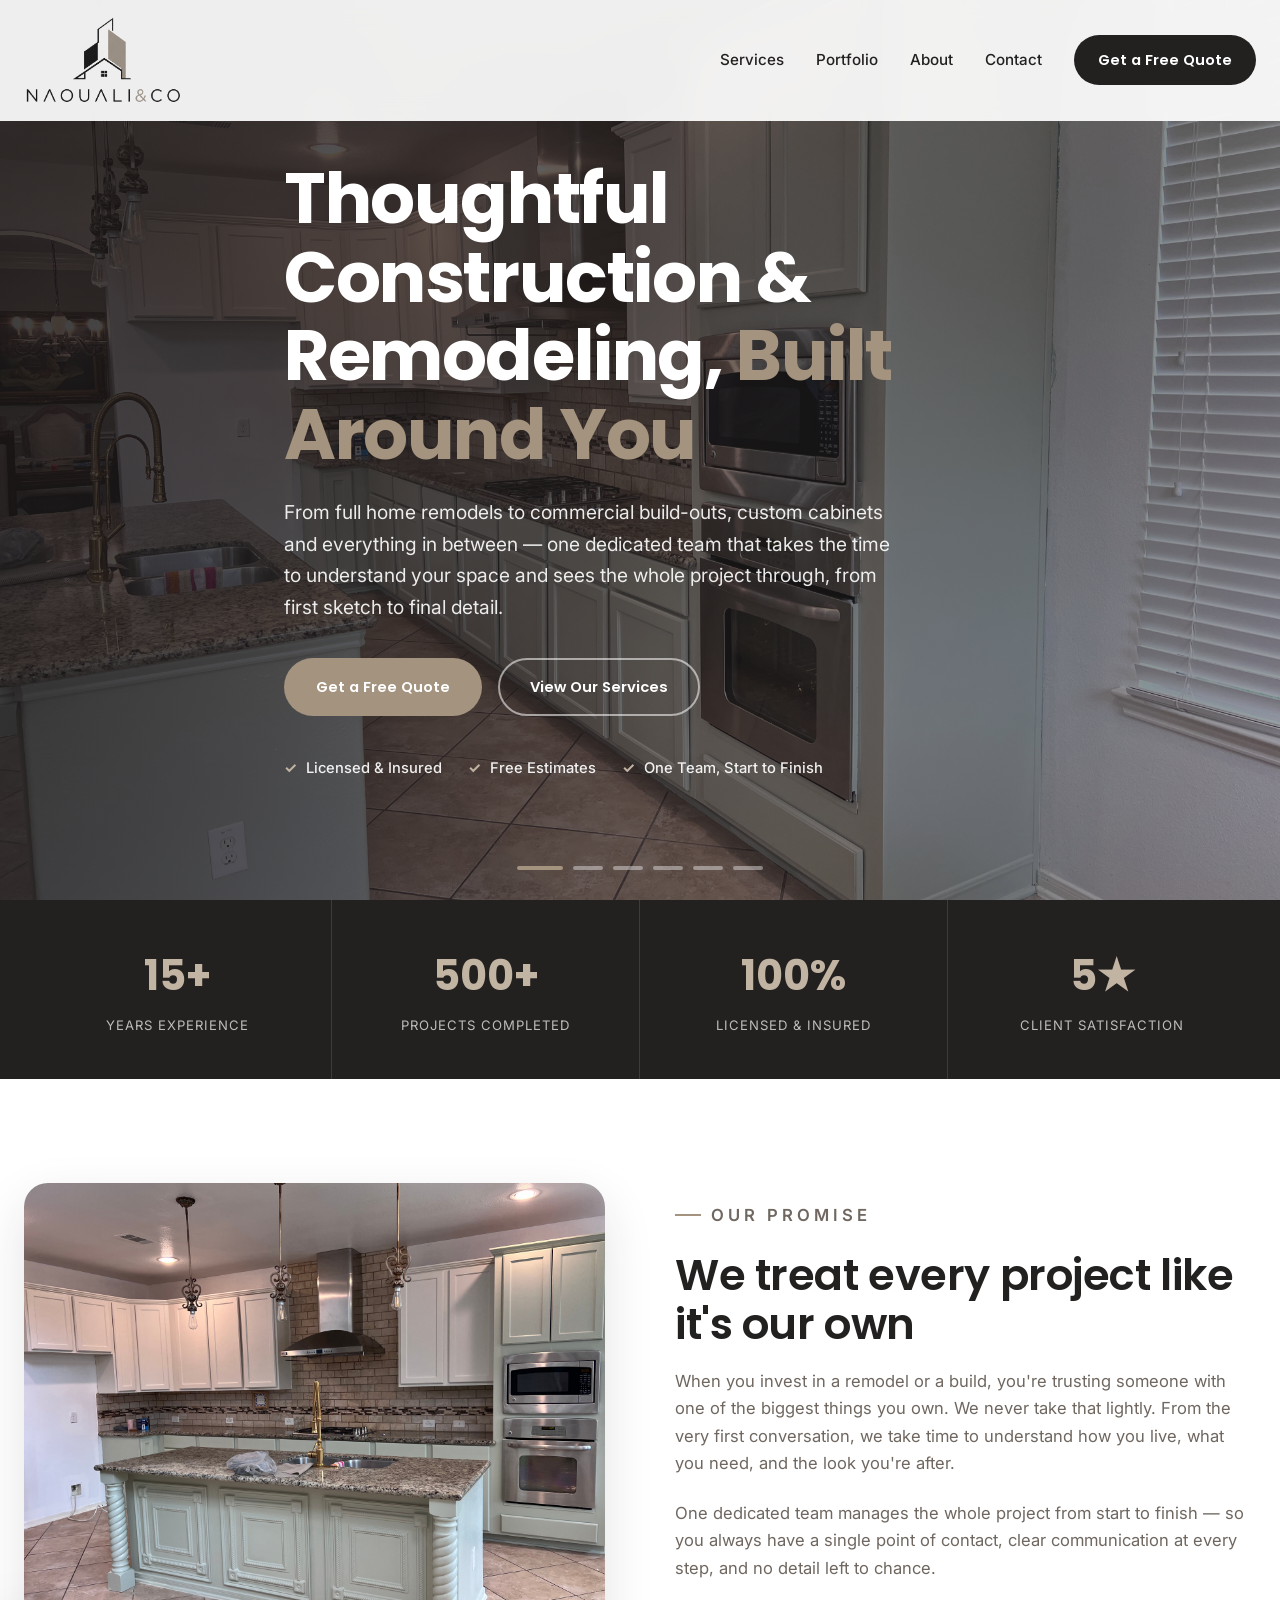
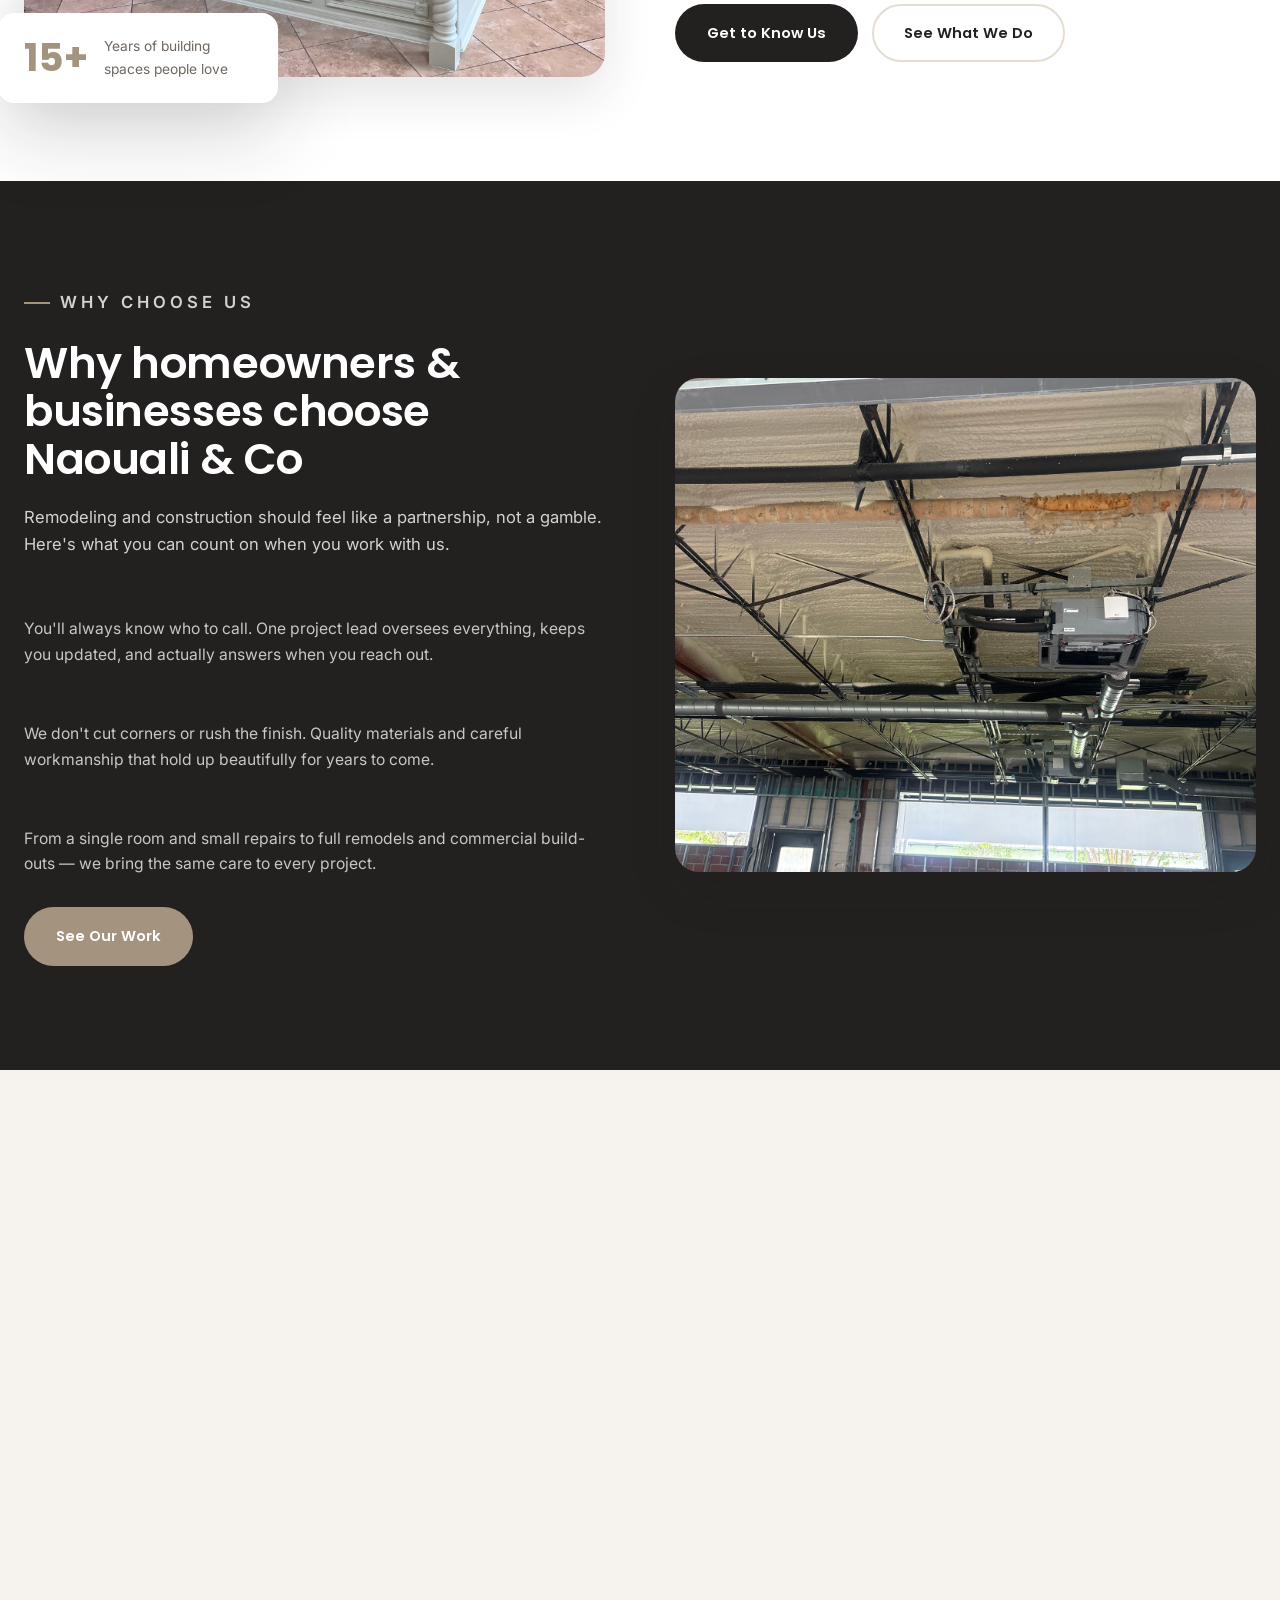
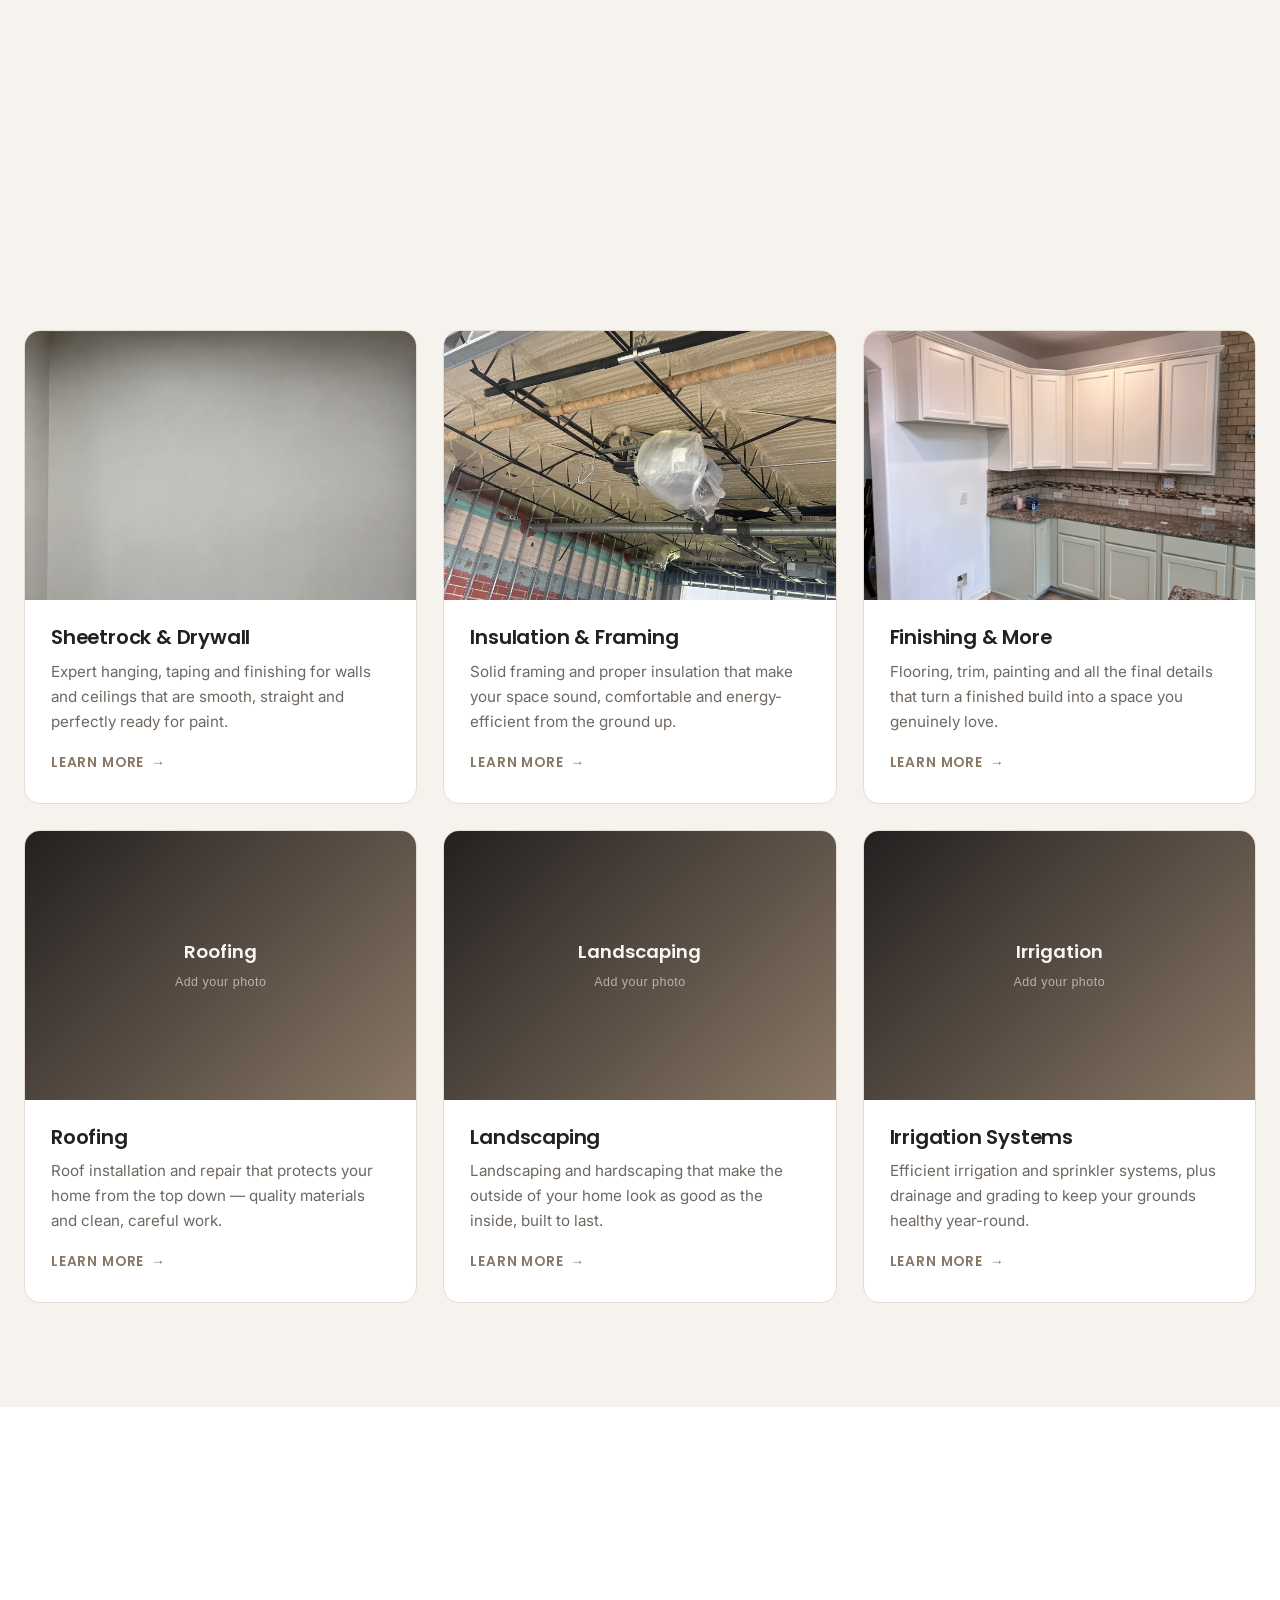
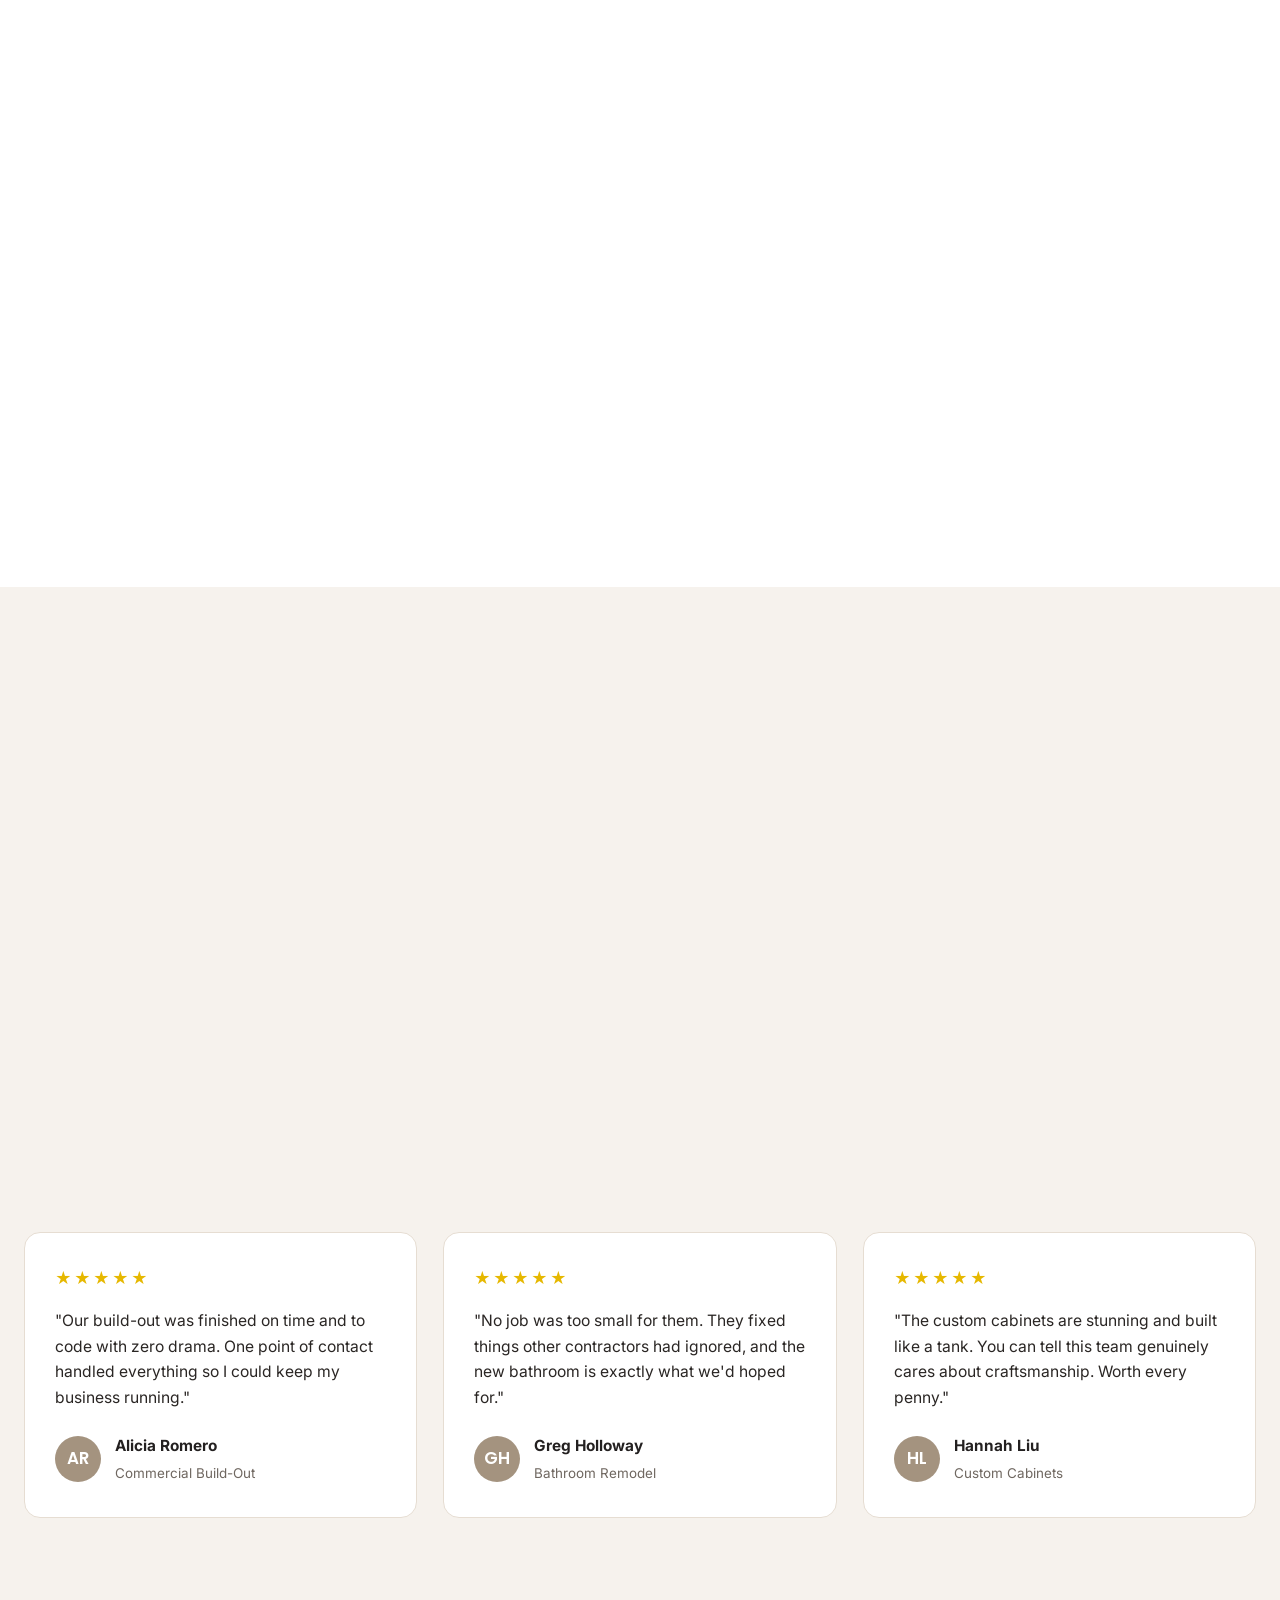
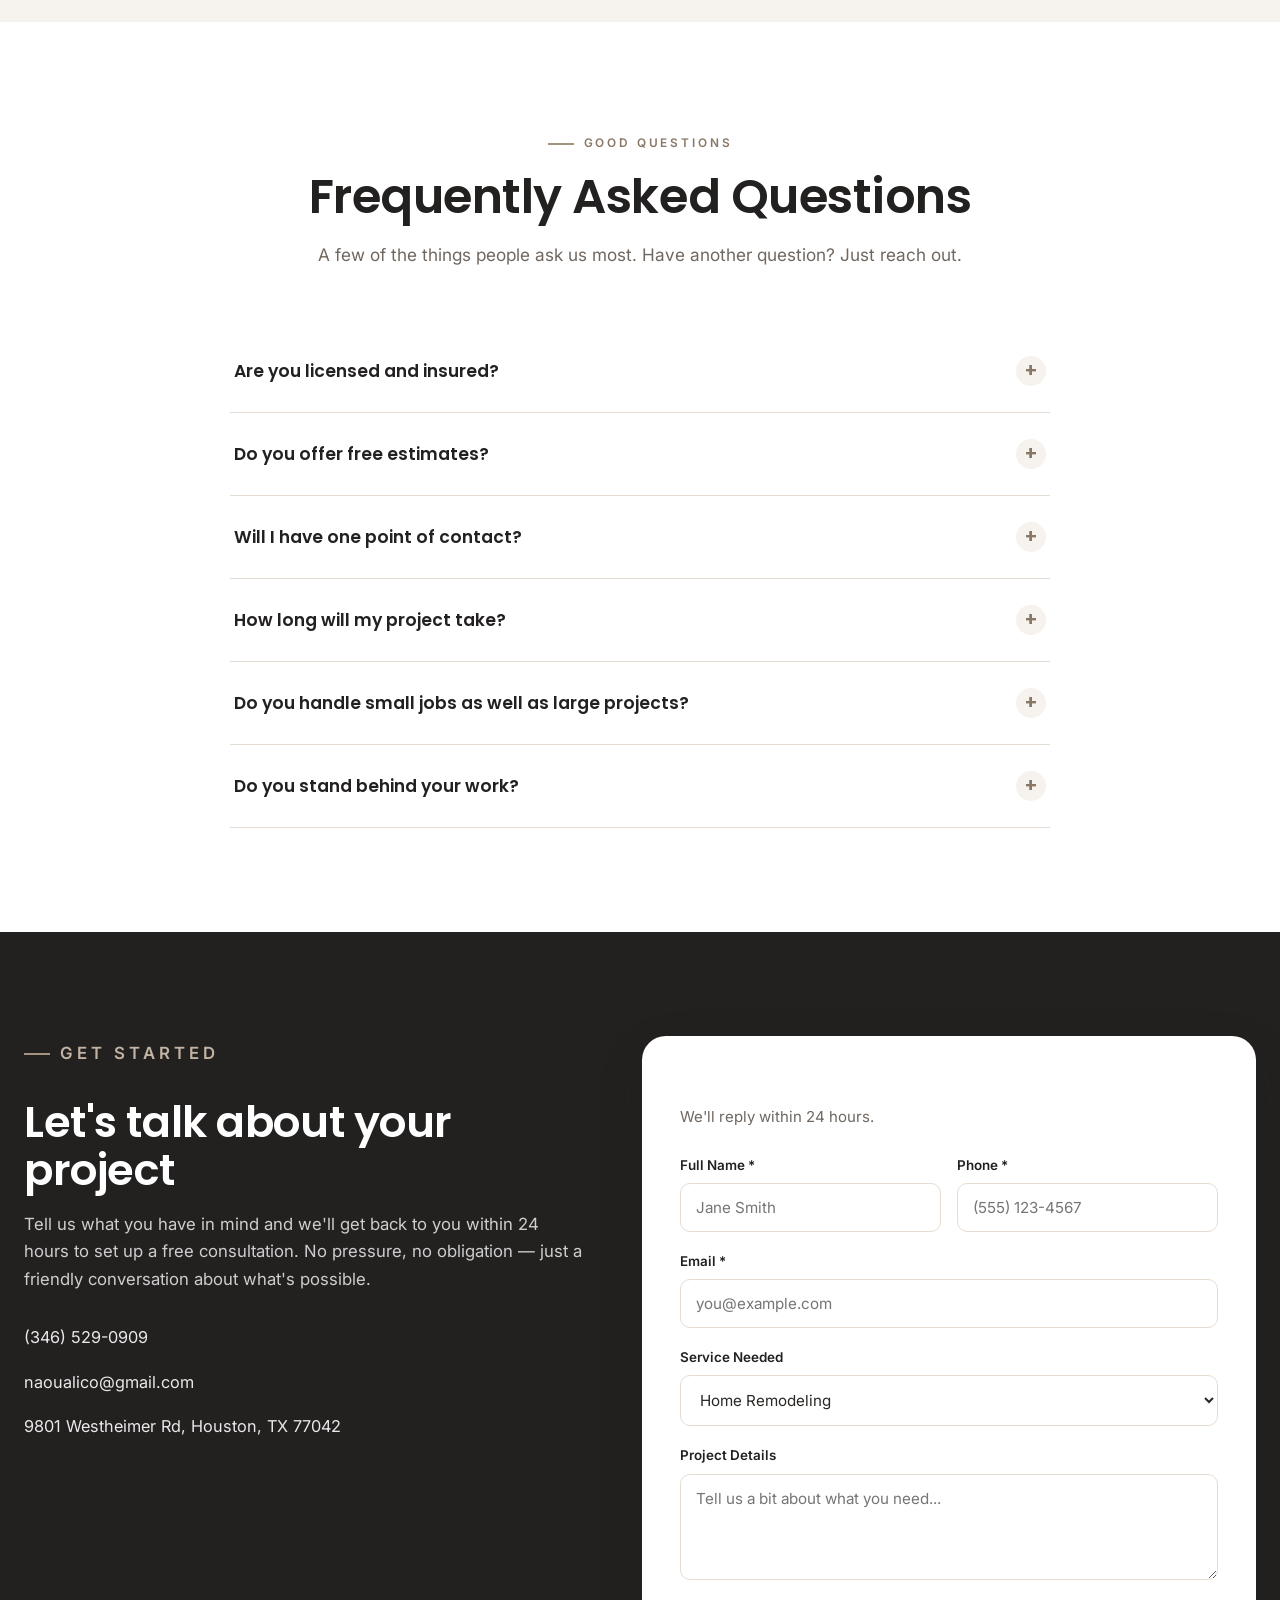
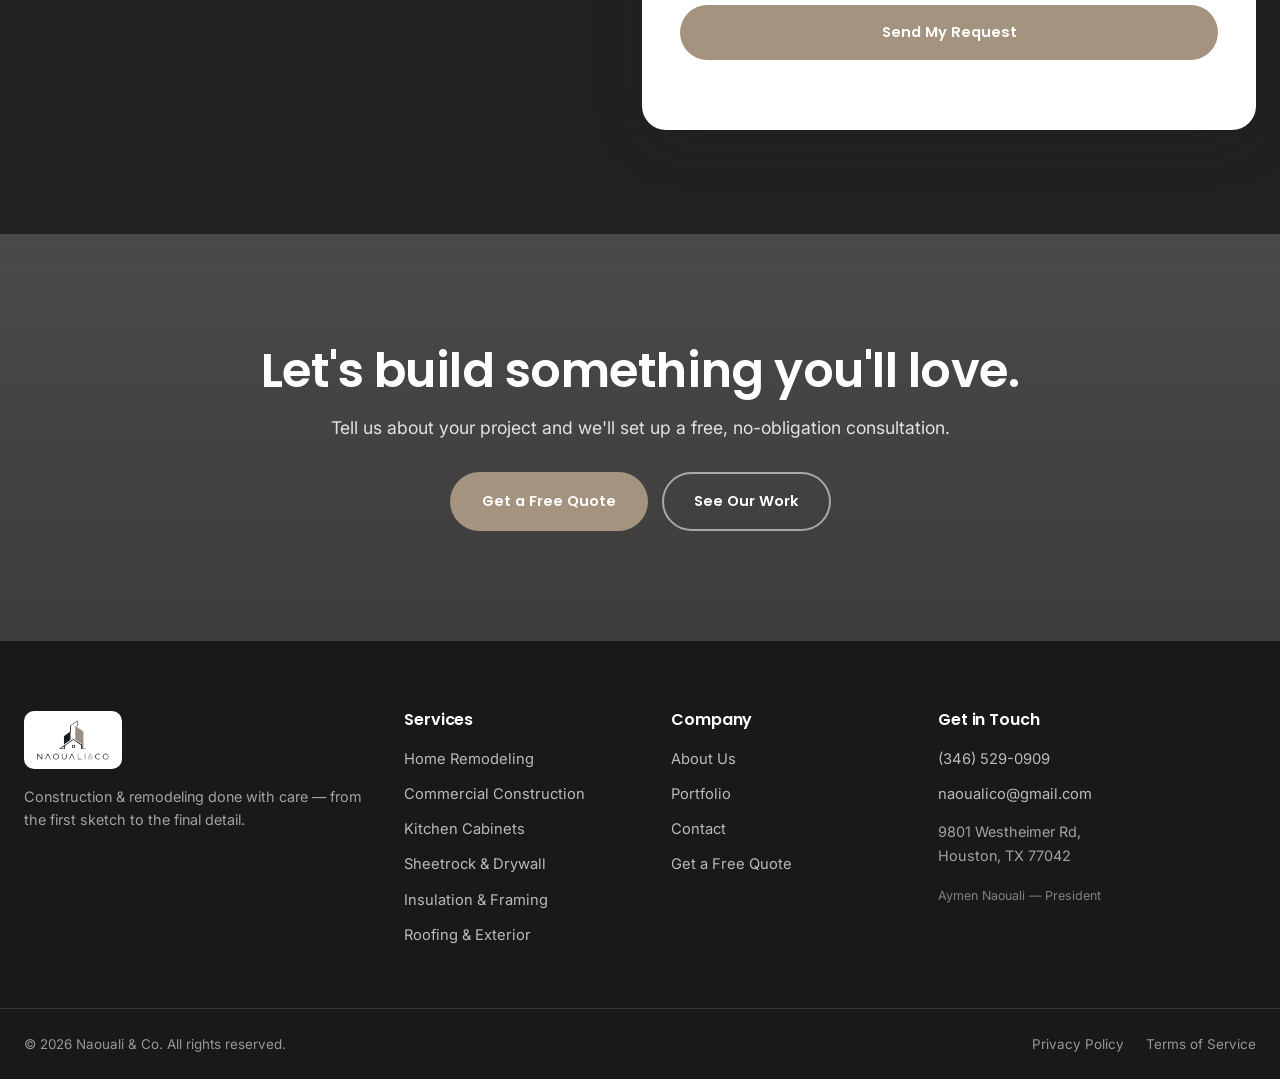
==== commit b5d65d40: "Optimize responsive layout + remove service numbering, add exterior services - Mobile: shorter heade" ====
--- a/index.html
+++ b/index.html
@@ -155,28 +155,40 @@
 
       <div class="svc-grid">
         <article class="svc-card reveal">
-          <div class="svc-media"><span class="svc-num">01</span><img loading="lazy" src="static/images/kitchen-cabinets/IMG_2395.jpeg" alt="Home remodeling" /></div>
+          <div class="svc-media"><img loading="lazy" src="static/images/kitchen-cabinets/IMG_2395.jpeg" alt="Home remodeling" /></div>
           <div class="svc-body"><h3>Home Remodeling</h3><p>Kitchens, bathrooms, basements and whole-home renovations — thoughtfully designed and built to fit the way you live.</p><a href="services.html#remodeling" class="svc-link">Learn more</a></div>
         </article>
         <article class="svc-card reveal d1">
-          <div class="svc-media"><span class="svc-num">02</span><img loading="lazy" src="static/images/commercial-insulation/IMG_7858.jpeg" alt="Commercial construction" /></div>
+          <div class="svc-media"><img loading="lazy" src="static/images/commercial-insulation/IMG_7858.jpeg" alt="Commercial construction" /></div>
           <div class="svc-body"><h3>Commercial Construction</h3><p>Build-outs, tenant improvements and commercial spaces delivered to code, on schedule, and with minimal disruption to your business.</p><a href="services.html#commercial" class="svc-link">Learn more</a></div>
         </article>
         <article class="svc-card reveal d2">
-          <div class="svc-media"><span class="svc-num">03</span><img loading="lazy" src="static/images/kitchen-cabinets/IMG_2375.jpeg" alt="Kitchen cabinets" /></div>
+          <div class="svc-media"><img loading="lazy" src="static/images/kitchen-cabinets/IMG_2375.jpeg" alt="Kitchen cabinets" /></div>
           <div class="svc-body"><h3>Kitchen Cabinets</h3><p>Custom cabinetry designed for your space and built to last — from clean modern lines to timeless, detailed craftsmanship.</p><a href="services.html#cabinets" class="svc-link">Learn more</a></div>
         </article>
         <article class="svc-card reveal">
-          <div class="svc-media"><span class="svc-num">04</span><img loading="lazy" src="static/images/sheet-rock-install/after.jpeg" alt="Sheetrock and drywall" /></div>
+          <div class="svc-media"><img loading="lazy" src="static/images/sheet-rock-install/after.jpeg" alt="Sheetrock and drywall" /></div>
           <div class="svc-body"><h3>Sheetrock &amp; Drywall</h3><p>Expert hanging, taping and finishing for walls and ceilings that are smooth, straight and perfectly ready for paint.</p><a href="services.html#sheetrock" class="svc-link">Learn more</a></div>
         </article>
         <article class="svc-card reveal d1">
-          <div class="svc-media"><span class="svc-num">05</span><img loading="lazy" src="static/images/commercial-insulation/IMG_7860.jpeg" alt="Insulation and framing" /></div>
+          <div class="svc-media"><img loading="lazy" src="static/images/commercial-insulation/IMG_7860.jpeg" alt="Insulation and framing" /></div>
           <div class="svc-body"><h3>Insulation &amp; Framing</h3><p>Solid framing and proper insulation that make your space sound, comfortable and energy-efficient from the ground up.</p><a href="services.html#insulation" class="svc-link">Learn more</a></div>
         </article>
         <article class="svc-card reveal d2">
-          <div class="svc-media"><span class="svc-num">06</span><img loading="lazy" src="static/images/kitchen-cabinets/IMG_2398.jpeg" alt="Finishing and trim" /></div>
+          <div class="svc-media"><img loading="lazy" src="static/images/kitchen-cabinets/IMG_2398.jpeg" alt="Finishing and trim" /></div>
           <div class="svc-body"><h3>Finishing &amp; More</h3><p>Flooring, trim, painting and all the final details that turn a finished build into a space you genuinely love.</p><a href="services.html#finishing" class="svc-link">Learn more</a></div>
+        </article>
+        <article class="svc-card reveal">
+          <div class="svc-media"><div class="ph-tile"><span>Roofing<br /><small>Add your photo</small></span></div></div>
+          <div class="svc-body"><h3>Roofing</h3><p>Roof installation and repair that protects your home from the top down — quality materials and clean, careful work.</p><a href="services.html#exterior" class="svc-link">Learn more</a></div>
+        </article>
+        <article class="svc-card reveal d1">
+          <div class="svc-media"><div class="ph-tile"><span>Landscaping<br /><small>Add your photo</small></span></div></div>
+          <div class="svc-body"><h3>Landscaping</h3><p>Landscaping and hardscaping that make the outside of your home look as good as the inside, built to last.</p><a href="services.html#exterior" class="svc-link">Learn more</a></div>
+        </article>
+        <article class="svc-card reveal d2">
+          <div class="svc-media"><div class="ph-tile"><span>Irrigation<br /><small>Add your photo</small></span></div></div>
+          <div class="svc-body"><h3>Irrigation Systems</h3><p>Efficient irrigation and sprinkler systems, plus drainage and grading to keep your grounds healthy year-round.</p><a href="services.html#exterior" class="svc-link">Learn more</a></div>
         </article>
       </div>
     </div>
@@ -317,6 +329,9 @@
             <option>Sheetrock &amp; Drywall</option>
             <option>Insulation &amp; Framing</option>
             <option>Finishing &amp; Other</option>
+            <option>Roofing</option>
+            <option>Landscaping</option>
+            <option>Irrigation Systems</option>
             <option>Not sure yet</option>
           </select>
         </div>
@@ -355,6 +370,7 @@
         <a href="services.html#cabinets">Kitchen Cabinets</a>
         <a href="services.html#sheetrock">Sheetrock &amp; Drywall</a>
         <a href="services.html#insulation">Insulation &amp; Framing</a>
+        <a href="services.html#exterior">Roofing &amp; Exterior</a>
       </div>
       <div class="footer-col">
         <h4>Company</h4>
--- a/styles.css
+++ b/styles.css
@@ -34,7 +34,7 @@
   --shadow: 0 18px 50px rgba(35, 32, 32, 0.12);
   --shadow-sm: 0 6px 22px rgba(35, 32, 32, 0.09);
   --shadow-lg: 0 30px 80px rgba(35, 32, 32, 0.18);
-  --maxw: 1200px;
+  --maxw: 1280px;
   --ease: cubic-bezier(0.22, 1, 0.36, 1);
 }
 
@@ -399,7 +399,8 @@
 .cta-band {
   position: relative; text-align: center; padding: 110px 0; color: #fff; overflow: hidden;
   background: linear-gradient(rgba(35, 32, 32, 0.82), rgba(35, 32, 32, 0.88)),
-    url("static/images/kitchen-cabinets/IMG_2395.jpeg") center/cover fixed no-repeat;
+    url("static/images/kitchen-cabinets/IMG_2395.jpeg") center/cover no-repeat;
+  background-attachment: scroll, fixed;
 }
 .cta-band h2 { font-size: clamp(2rem, 4.5vw, 3rem); color: #fff; margin-bottom: 16px; max-width: 880px; margin-inline: auto; }
 .cta-band p { color: rgba(255, 255, 255, 0.85); font-size: 1.1rem; margin-bottom: 30px; max-width: 620px; margin-inline: auto; }
@@ -421,6 +422,13 @@
 .svc-detail:last-child { border-bottom: none; }
 .svc-detail.reverse .svcd-media { order: 2; }
 .svc-detail img { border-radius: var(--radius-lg); box-shadow: var(--shadow); width: 100%; aspect-ratio: 4/3; object-fit: cover; }
+/* Branded placeholder tile for services that don't have a photo yet */
+.ph-tile { border-radius: var(--radius-lg); box-shadow: var(--shadow); width: 100%; aspect-ratio: 4/3;
+  background: linear-gradient(135deg, var(--charcoal) 0%, var(--taupe-dark) 100%);
+  display: grid; place-items: center; text-align: center; padding: 26px; }
+.ph-tile span { color: #fff; font-family: "Poppins", sans-serif; font-weight: 600; font-size: 1.15rem; line-height: 1.5; opacity: 0.95; }
+.ph-tile small { display: block; margin-top: 8px; font-weight: 400; font-size: 0.78rem; opacity: 0.6; letter-spacing: 0.04em; }
+.svc-media .ph-tile { border-radius: 0; box-shadow: none; aspect-ratio: 16/11; }
 .svc-detail h3 { font-size: clamp(1.6rem, 3vw, 2.1rem); margin-bottom: 14px; }
 .svc-detail .svc-eyebrow { color: var(--taupe-dark); font-weight: 600; font-size: 0.8rem; letter-spacing: 0.18em; text-transform: uppercase; margin-bottom: 10px; }
 .svc-detail p { color: var(--muted); margin-bottom: 18px; }
@@ -499,27 +507,45 @@
   .trust-grid { grid-template-columns: repeat(2, 1fr); }
   .trust-item:nth-child(2) { border-right: none; }
 }
+@media (max-width: 900px) {
+  /* Fixed backgrounds are janky / unsupported on most mobile browsers (esp. iOS) */
+  .cta-band { background-attachment: scroll, scroll; }
+}
 @media (max-width: 760px) {
+  /* Shorter header + smaller logo to reclaim vertical space on phones */
+  .nav-inner { height: 84px; }
+  .brand-logo { height: 60px; }
+  html { scroll-padding-top: 92px; }
+
   .nav-links {
-    position: fixed; top: 78px; right: 0; height: calc(100vh - 78px); width: 280px;
+    position: fixed; top: 84px; right: 0; height: calc(100vh - 84px); width: min(82vw, 300px);
     background: #fff; flex-direction: column; align-items: flex-start; gap: 4px;
-    padding: 34px 28px; box-shadow: -8px 0 30px rgba(0, 0, 0, 0.12);
+    padding: 28px 26px; box-shadow: -8px 0 30px rgba(0, 0, 0, 0.12);
     transform: translateX(110%); transition: transform 0.35s var(--ease); overflow-y: auto;
   }
   .nav-links.open { transform: translateX(0); }
   .nav-links a { width: 100%; padding: 12px 0; }
-  .nav-links .btn-nav { margin-top: 10px; }
+  .nav-links .btn-nav { margin-top: 10px; text-align: center; }
   .nav-toggle { display: flex; }
   .section { padding: 72px 0; }
-  .steps::after { display: none; }
-  .step::after { display: none; }
-  .split-badge { left: 50%; transform: translateX(-50%); bottom: -30px; }
+  .steps::after, .step::after { display: none; }
+
+  /* Badge: full-width-ish under the image so the label stops wrapping one word per line */
+  .split-media { margin-bottom: 56px; }
+  .split-badge { left: 50%; transform: translateX(-50%); bottom: -34px; max-width: none; width: min(92%, 340px); }
+  .split-badge .num { font-size: 2rem; }
+  .split-badge .lbl { font-size: 0.82rem; }
 }
 @media (max-width: 560px) {
   .svc-grid, .tmt-grid, .gallery, .steps, .check-list.two-col { grid-template-columns: 1fr; }
   .trust-grid { grid-template-columns: 1fr 1fr; }
+  .trust-item { padding: 30px 12px; }
+  .trust-item:nth-child(2n) { border-right: none; }
+  .trust-item:nth-child(-n+2) { border-bottom: 1px solid var(--line-dark); }
   .form-row { grid-template-columns: 1fr; }
   .footer-grid { grid-template-columns: 1fr; }
   .footer-bottom { flex-direction: column; text-align: center; }
-  .hero { padding-top: 110px; }
-}
+  .hero { padding-top: 96px; min-height: 88vh; }
+  .quote-form { padding: 26px 20px; }
+  .page-hero { padding: 120px 0 60px; }
+}
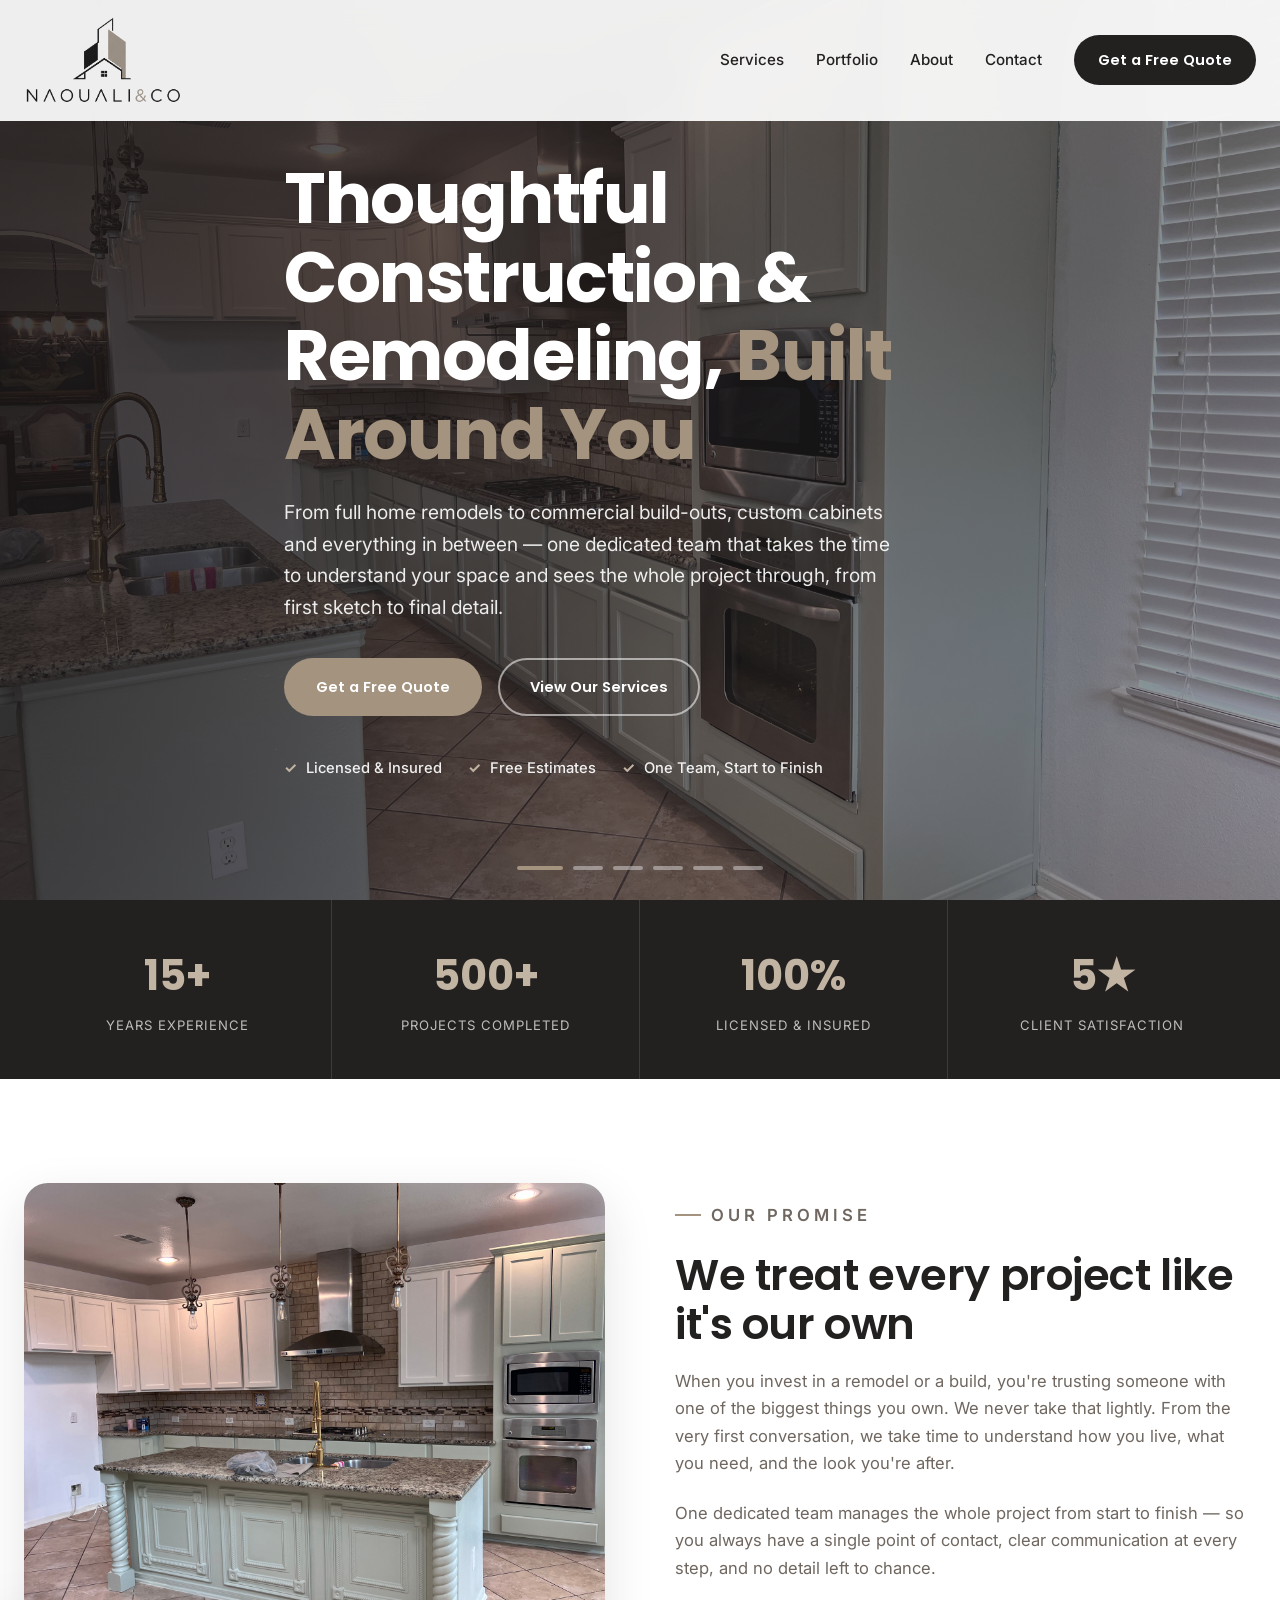
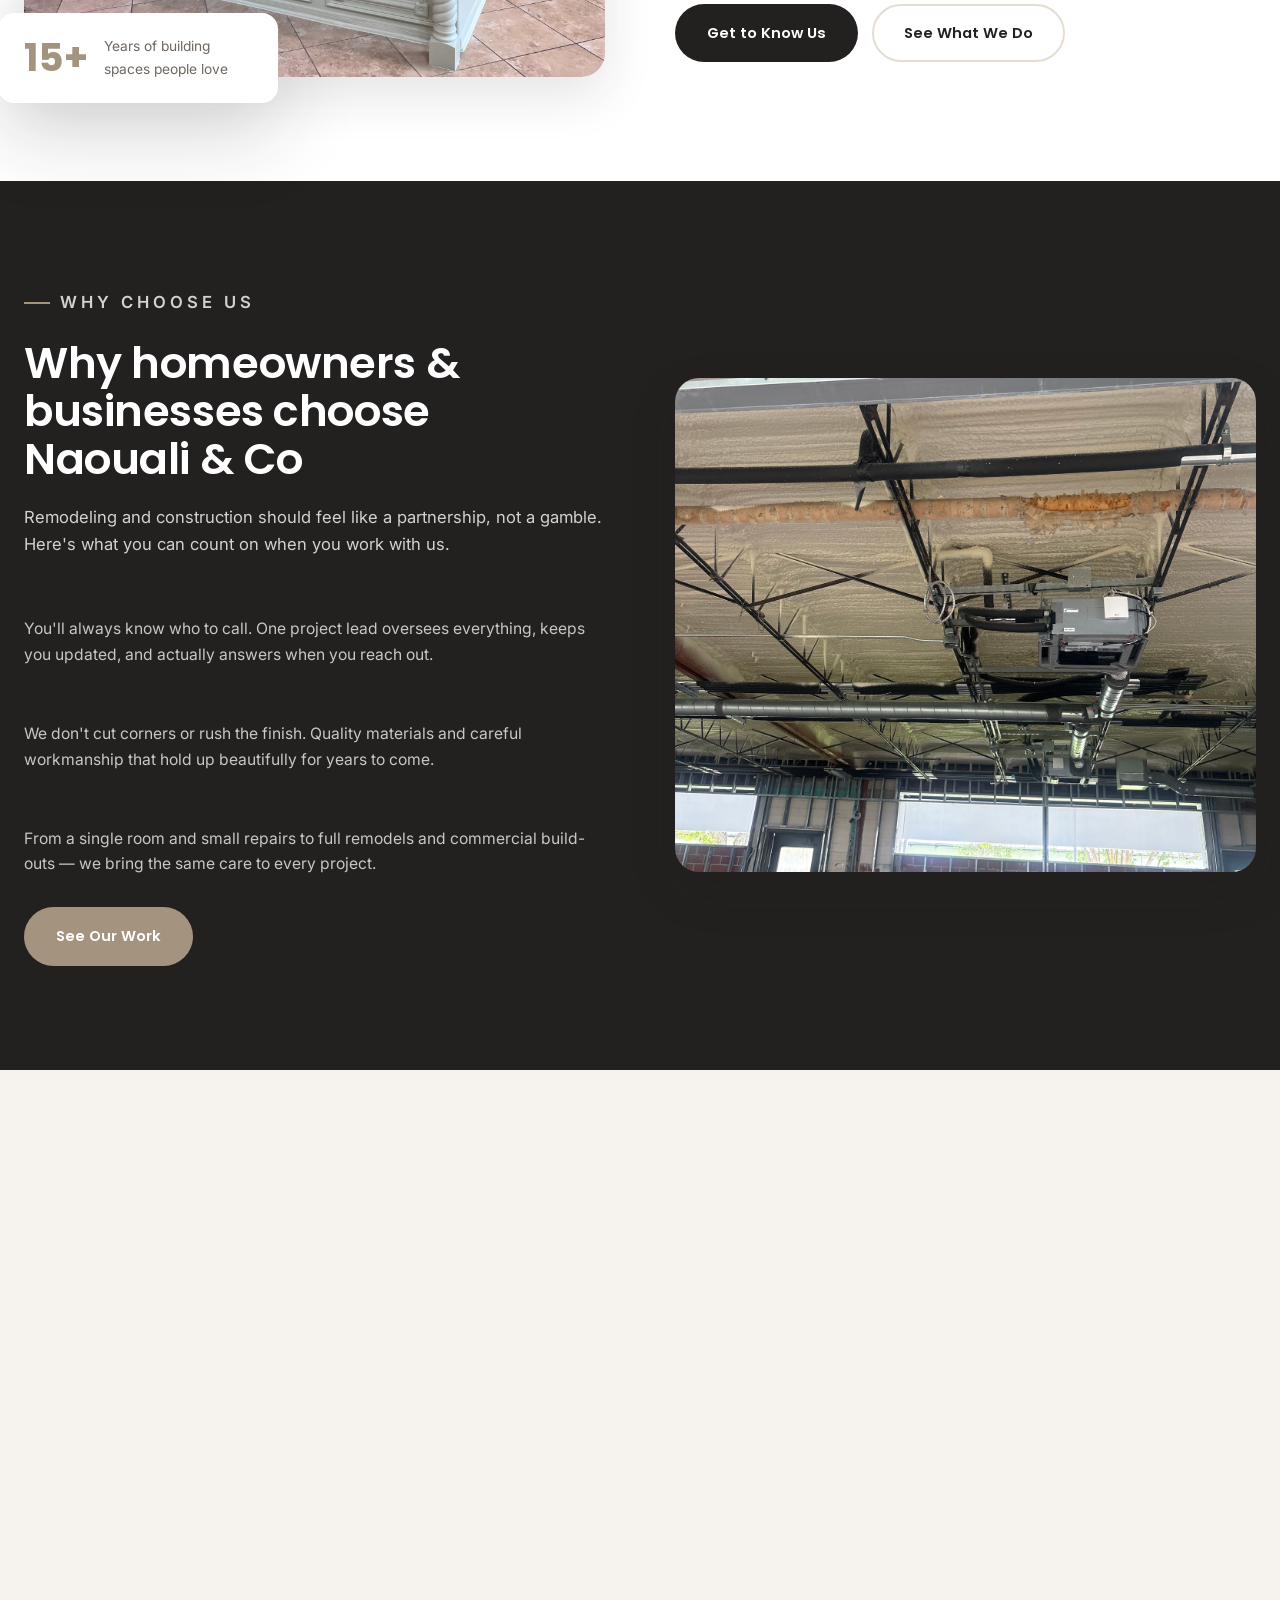
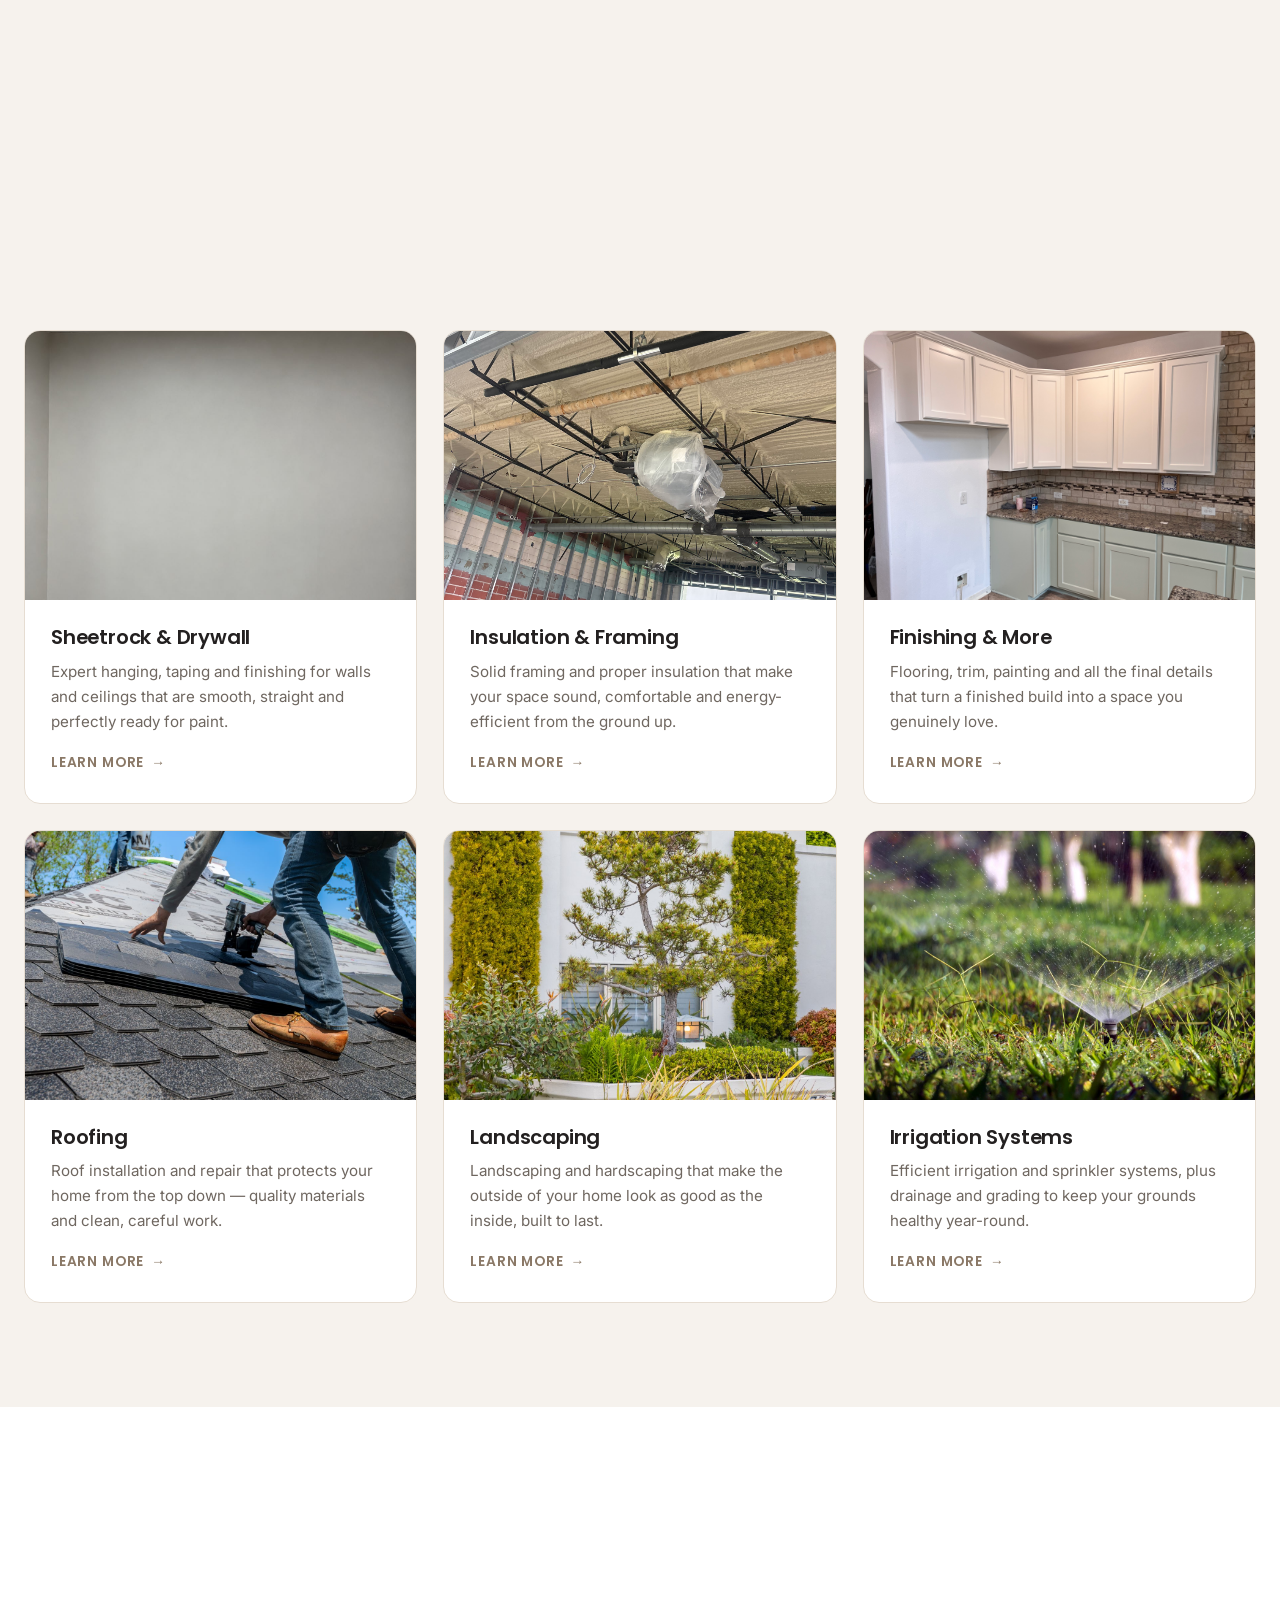
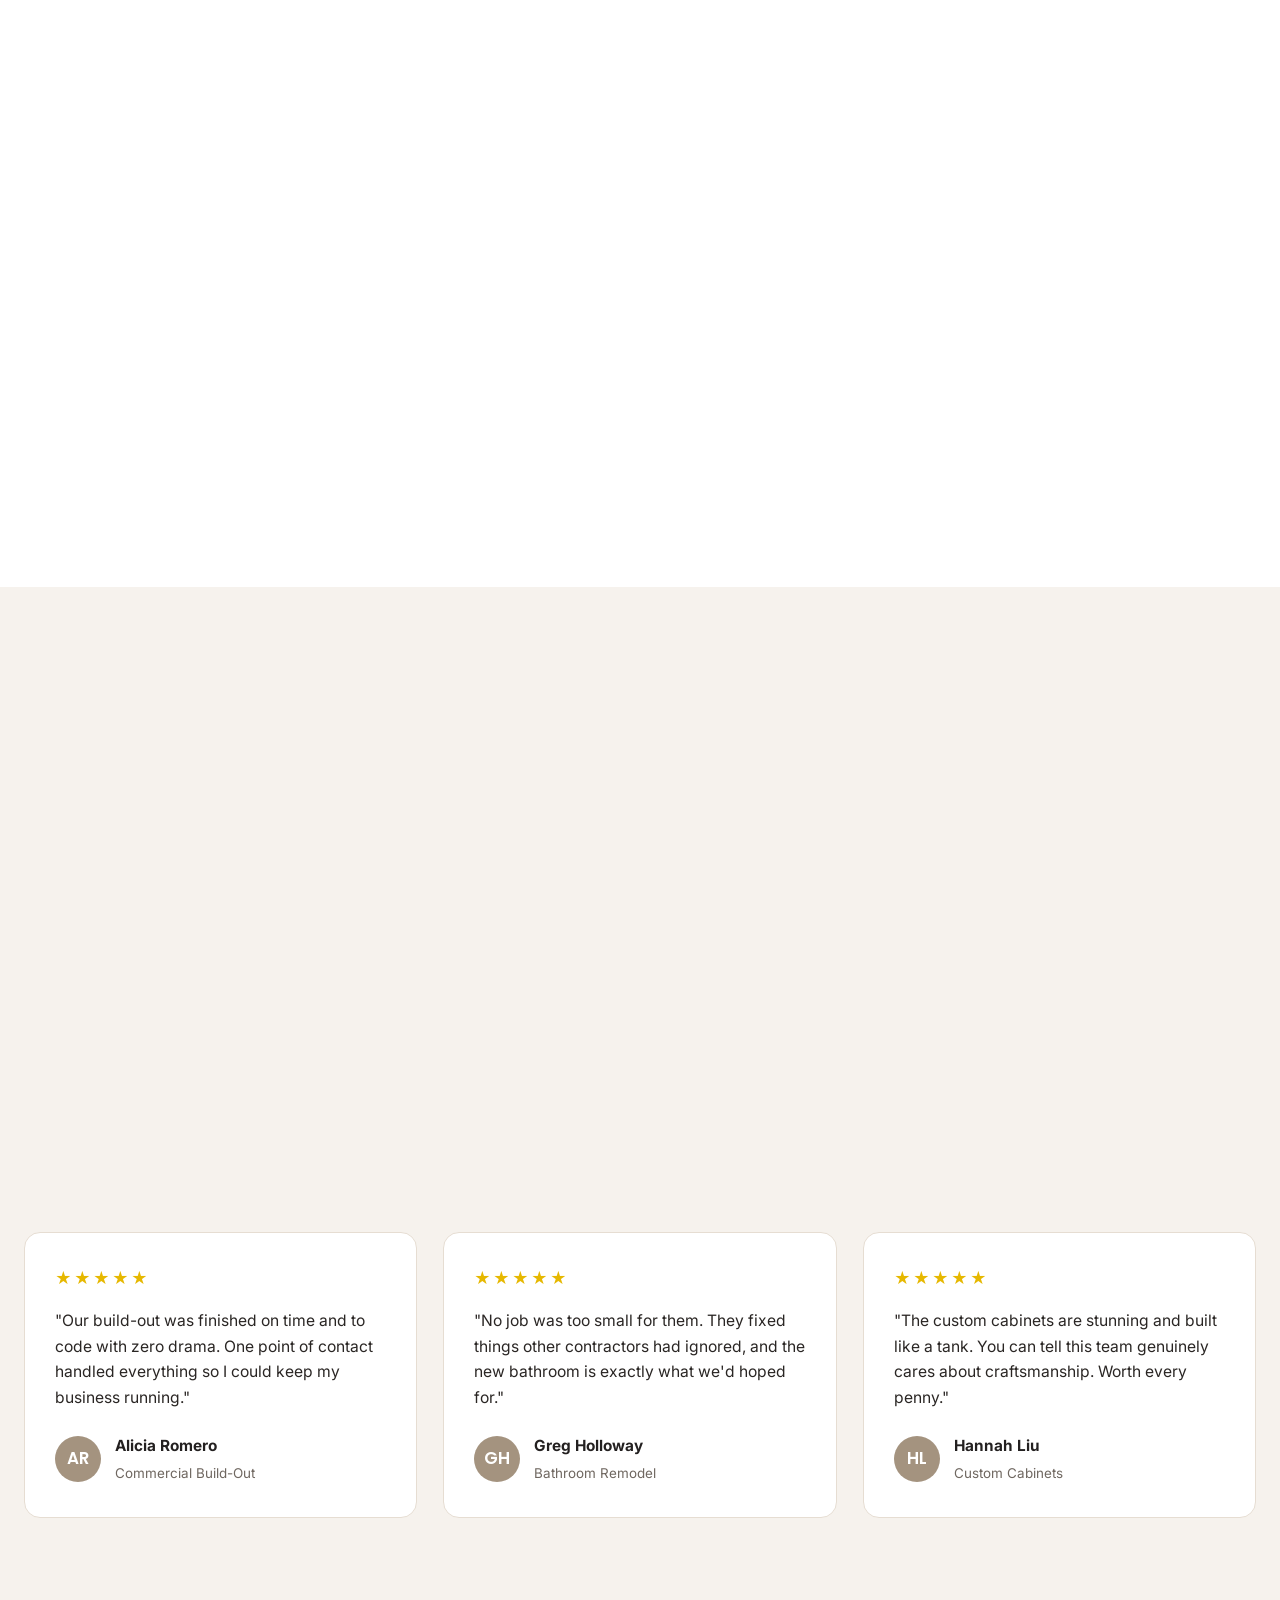
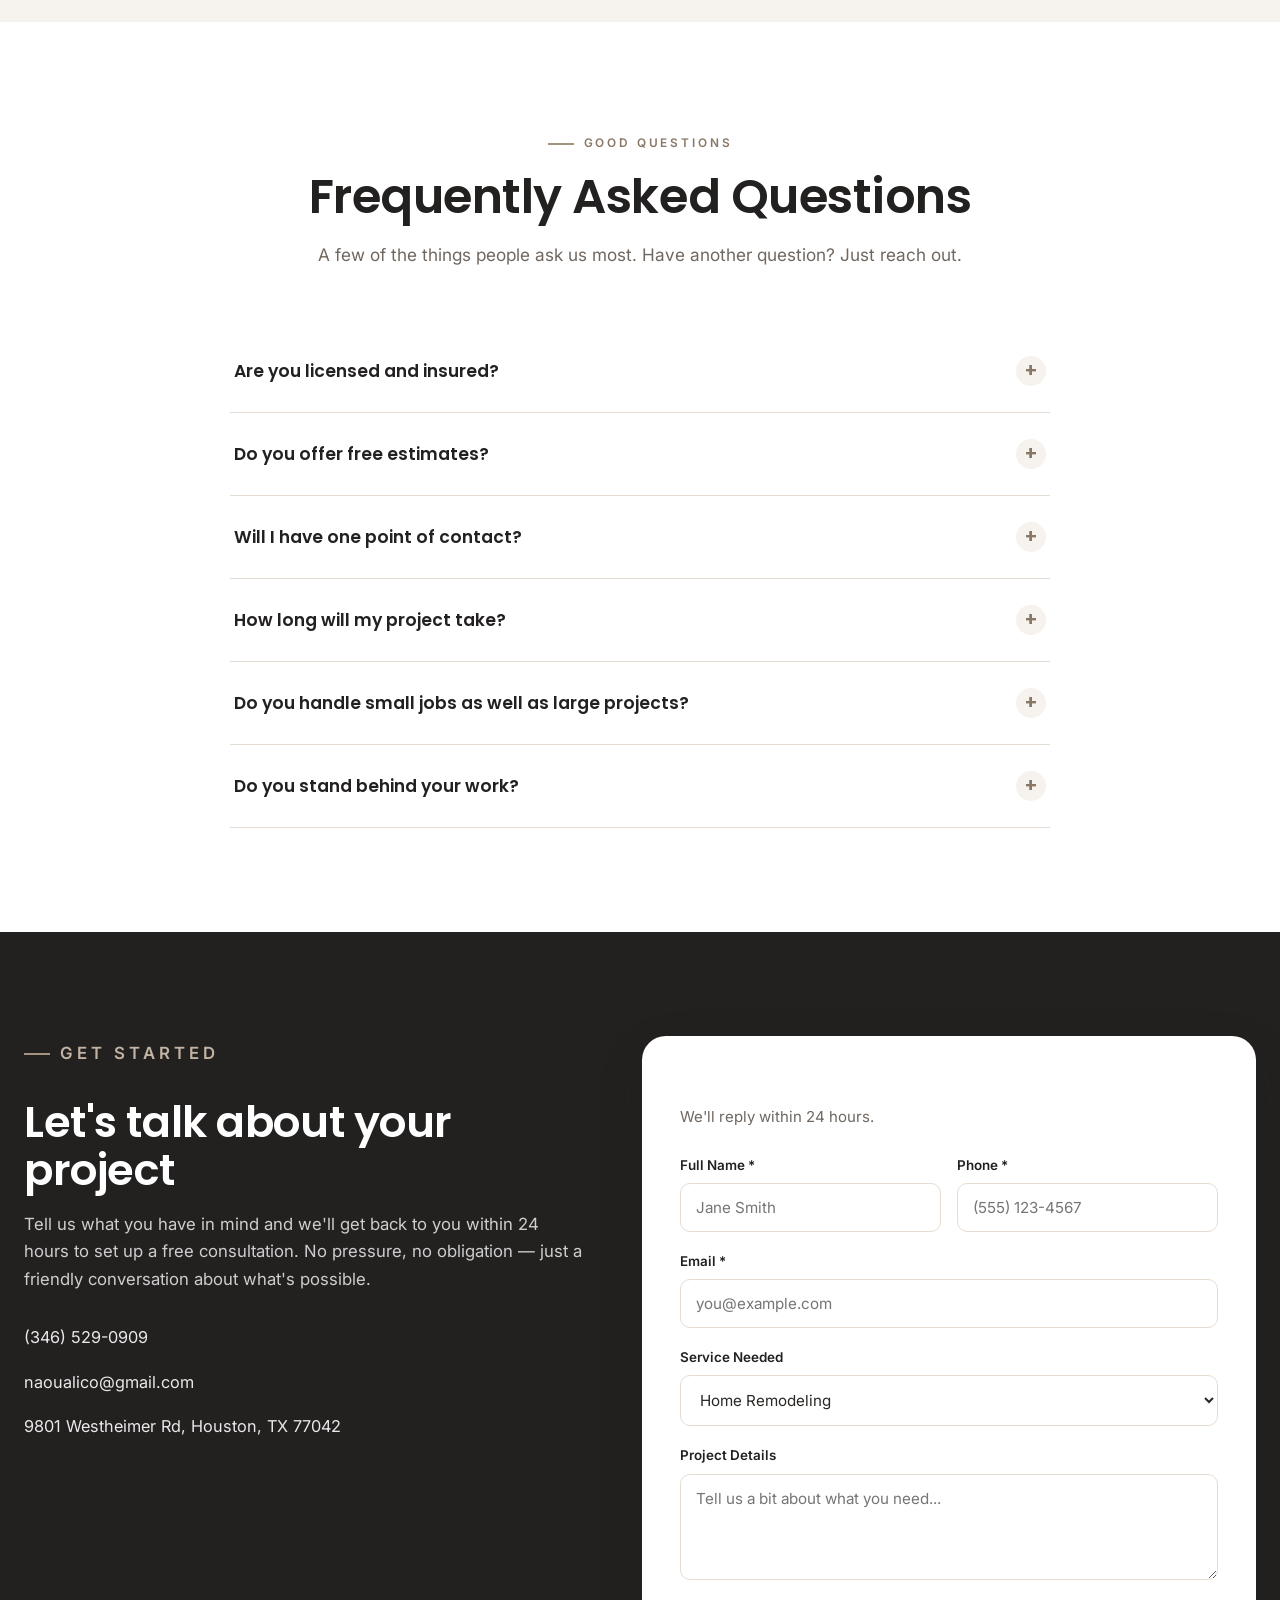
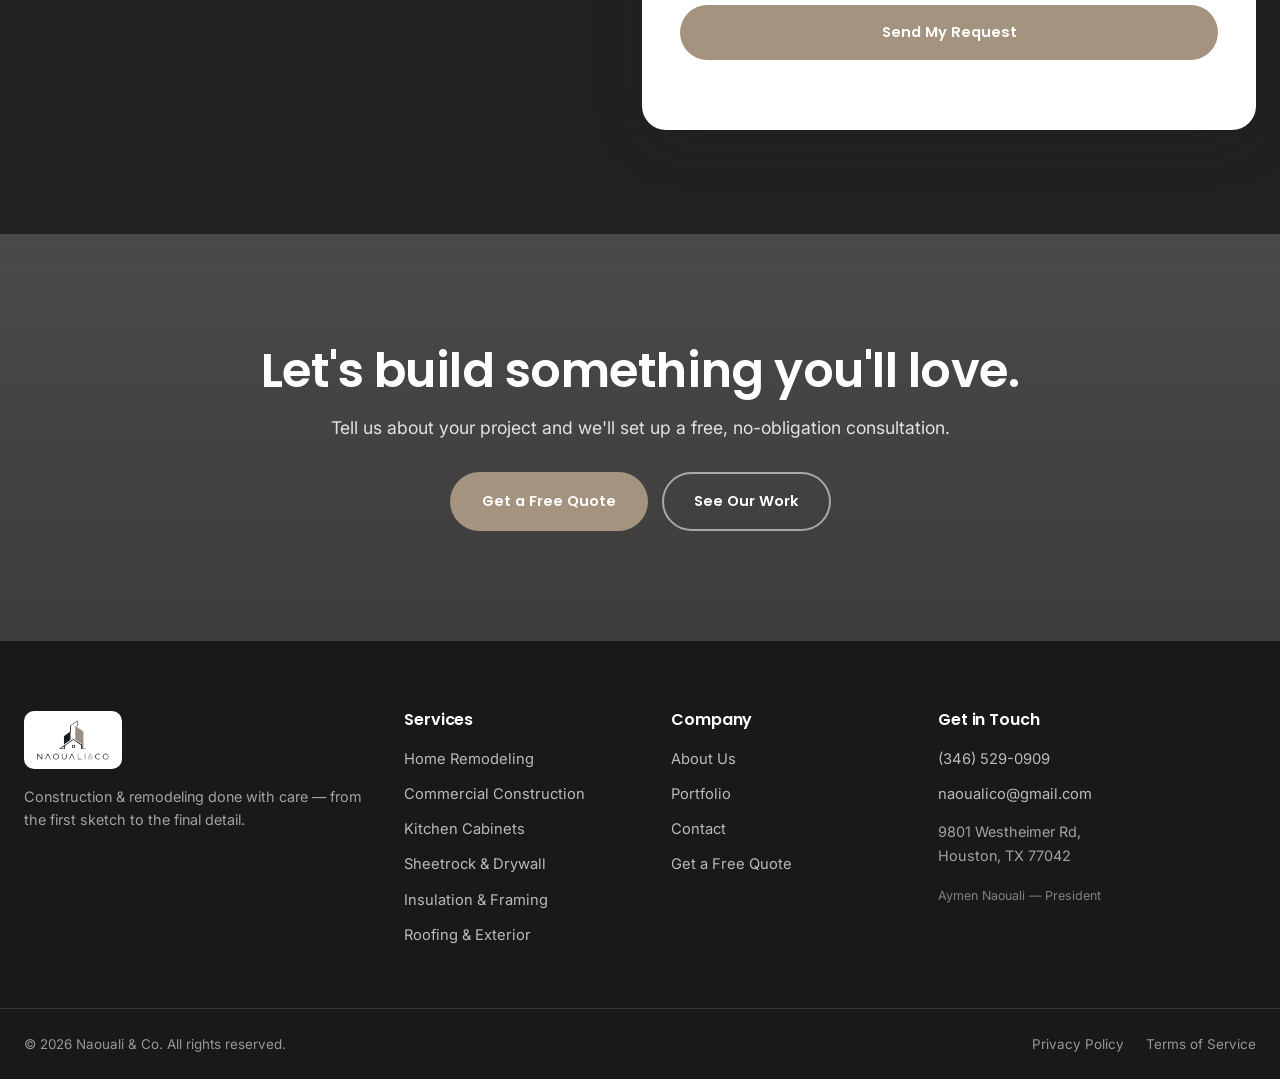
==== commit 3197c66c: "Add professional stock photos for roofing, landscaping & irrigation Replace the branded placeholder " ====
--- a/index.html
+++ b/index.html
@@ -179,15 +179,15 @@
           <div class="svc-body"><h3>Finishing &amp; More</h3><p>Flooring, trim, painting and all the final details that turn a finished build into a space you genuinely love.</p><a href="services.html#finishing" class="svc-link">Learn more</a></div>
         </article>
         <article class="svc-card reveal">
-          <div class="svc-media"><div class="ph-tile"><span>Roofing<br /><small>Add your photo</small></span></div></div>
+          <div class="svc-media"><img loading="lazy" src="static/images/services/roofing.jpg" alt="Roof installation and repair" /></div>
           <div class="svc-body"><h3>Roofing</h3><p>Roof installation and repair that protects your home from the top down — quality materials and clean, careful work.</p><a href="services.html#exterior" class="svc-link">Learn more</a></div>
         </article>
         <article class="svc-card reveal d1">
-          <div class="svc-media"><div class="ph-tile"><span>Landscaping<br /><small>Add your photo</small></span></div></div>
+          <div class="svc-media"><img loading="lazy" src="static/images/services/landscaping.jpg" alt="Professional landscaping" /></div>
           <div class="svc-body"><h3>Landscaping</h3><p>Landscaping and hardscaping that make the outside of your home look as good as the inside, built to last.</p><a href="services.html#exterior" class="svc-link">Learn more</a></div>
         </article>
         <article class="svc-card reveal d2">
-          <div class="svc-media"><div class="ph-tile"><span>Irrigation<br /><small>Add your photo</small></span></div></div>
+          <div class="svc-media"><img loading="lazy" src="static/images/services/irrigation.jpg" alt="Lawn irrigation and sprinkler systems" /></div>
           <div class="svc-body"><h3>Irrigation Systems</h3><p>Efficient irrigation and sprinkler systems, plus drainage and grading to keep your grounds healthy year-round.</p><a href="services.html#exterior" class="svc-link">Learn more</a></div>
         </article>
       </div>
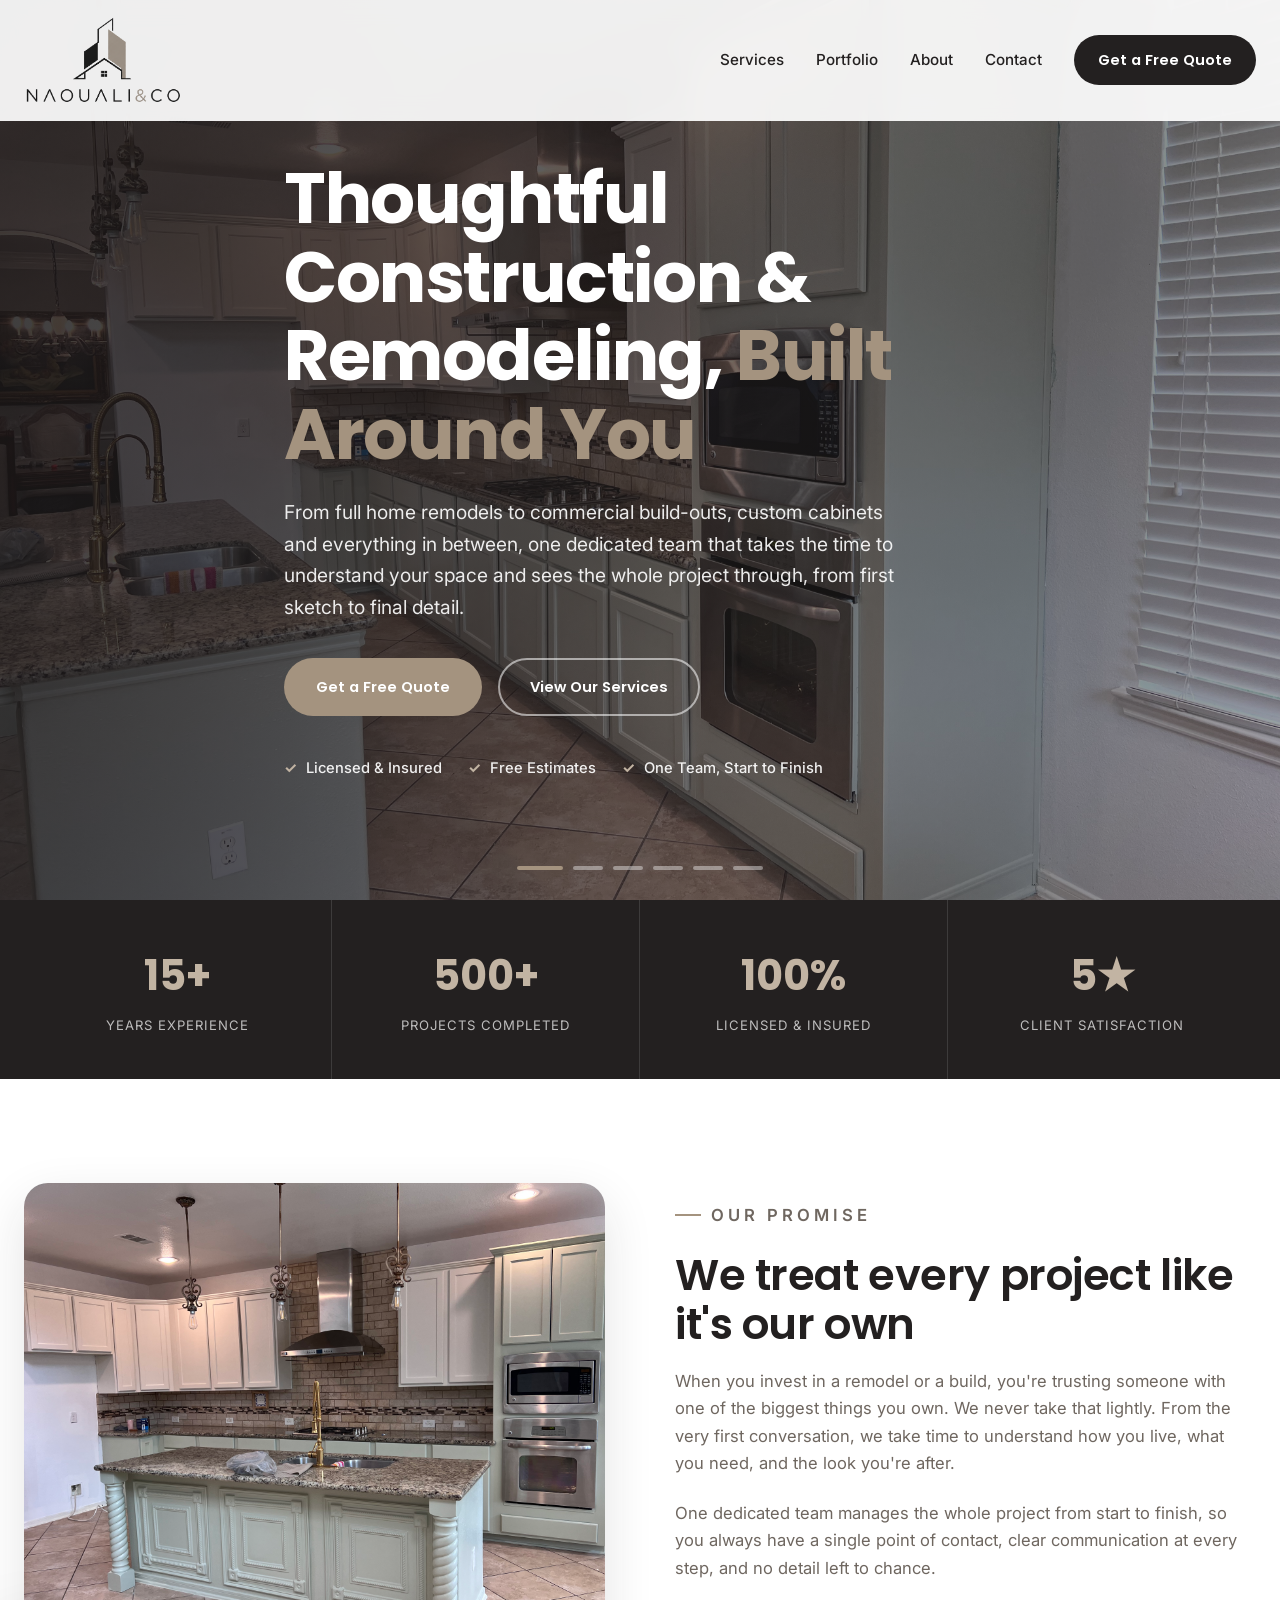
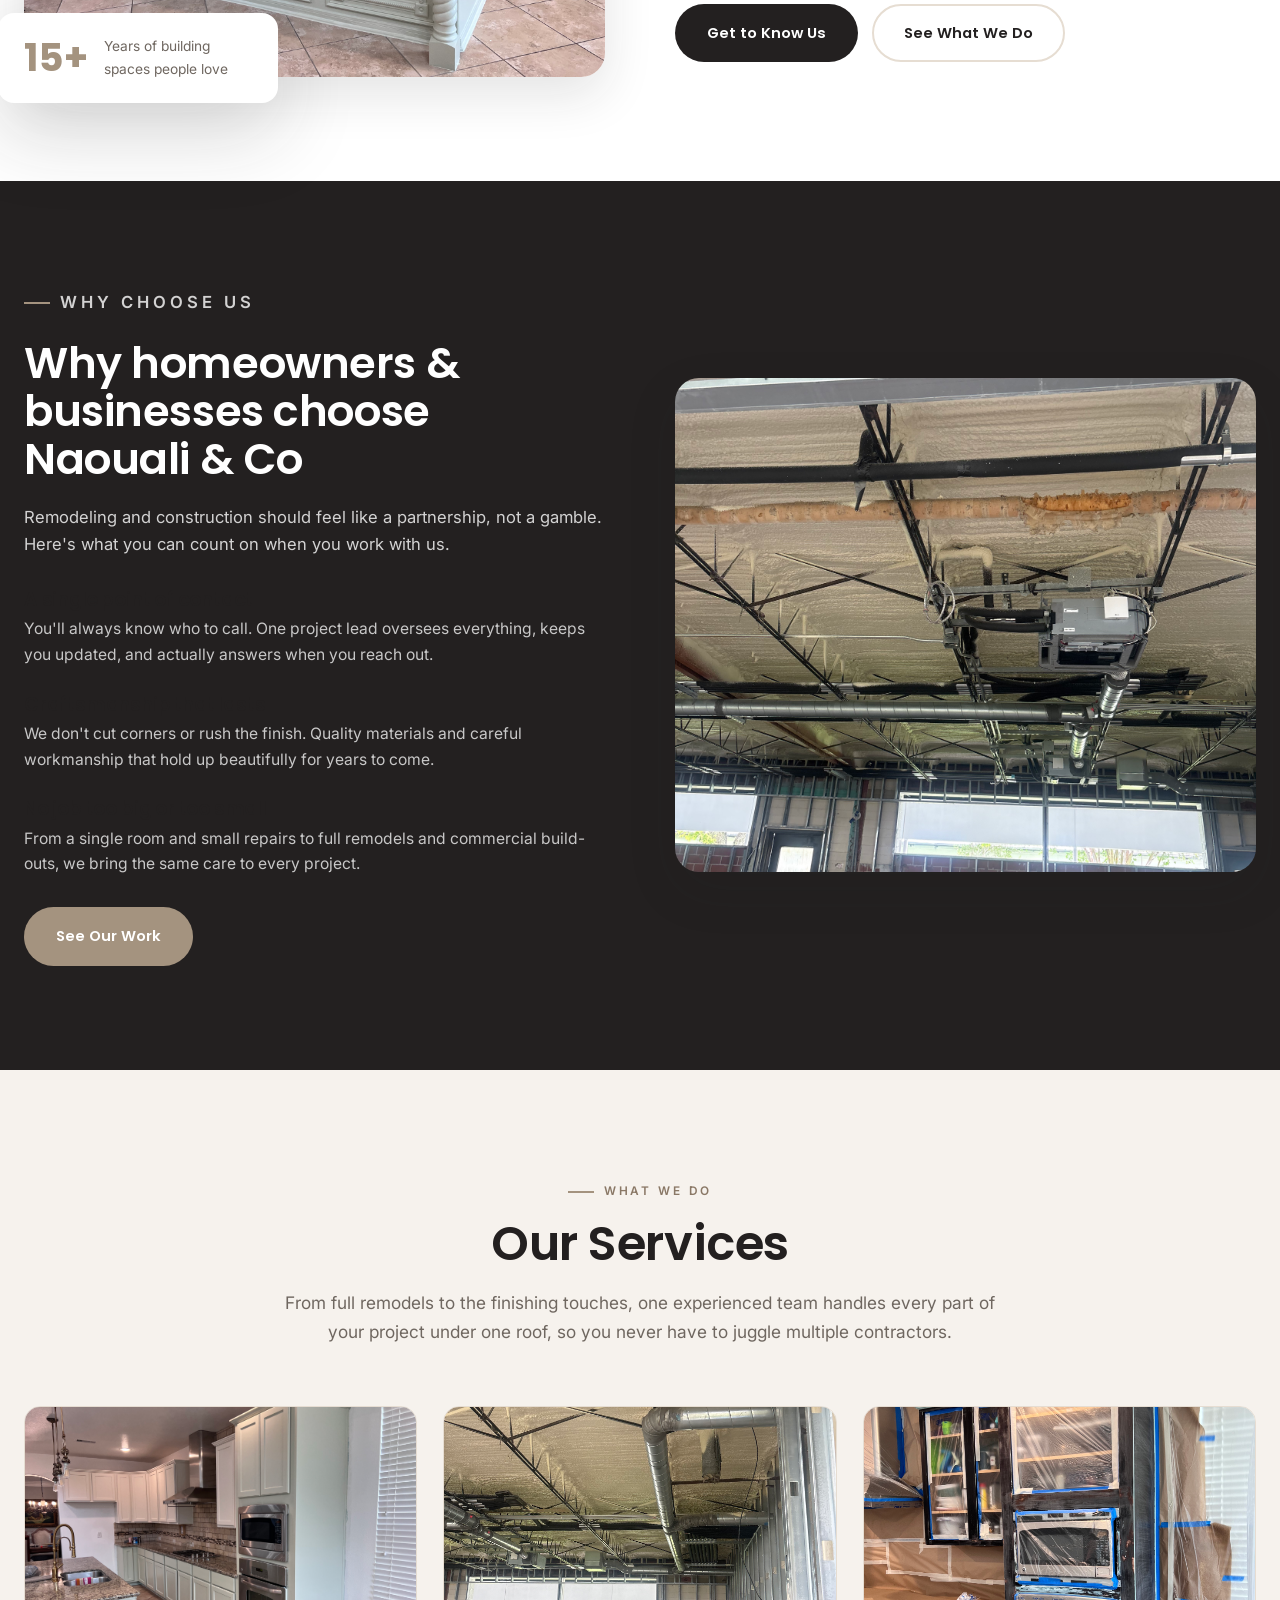
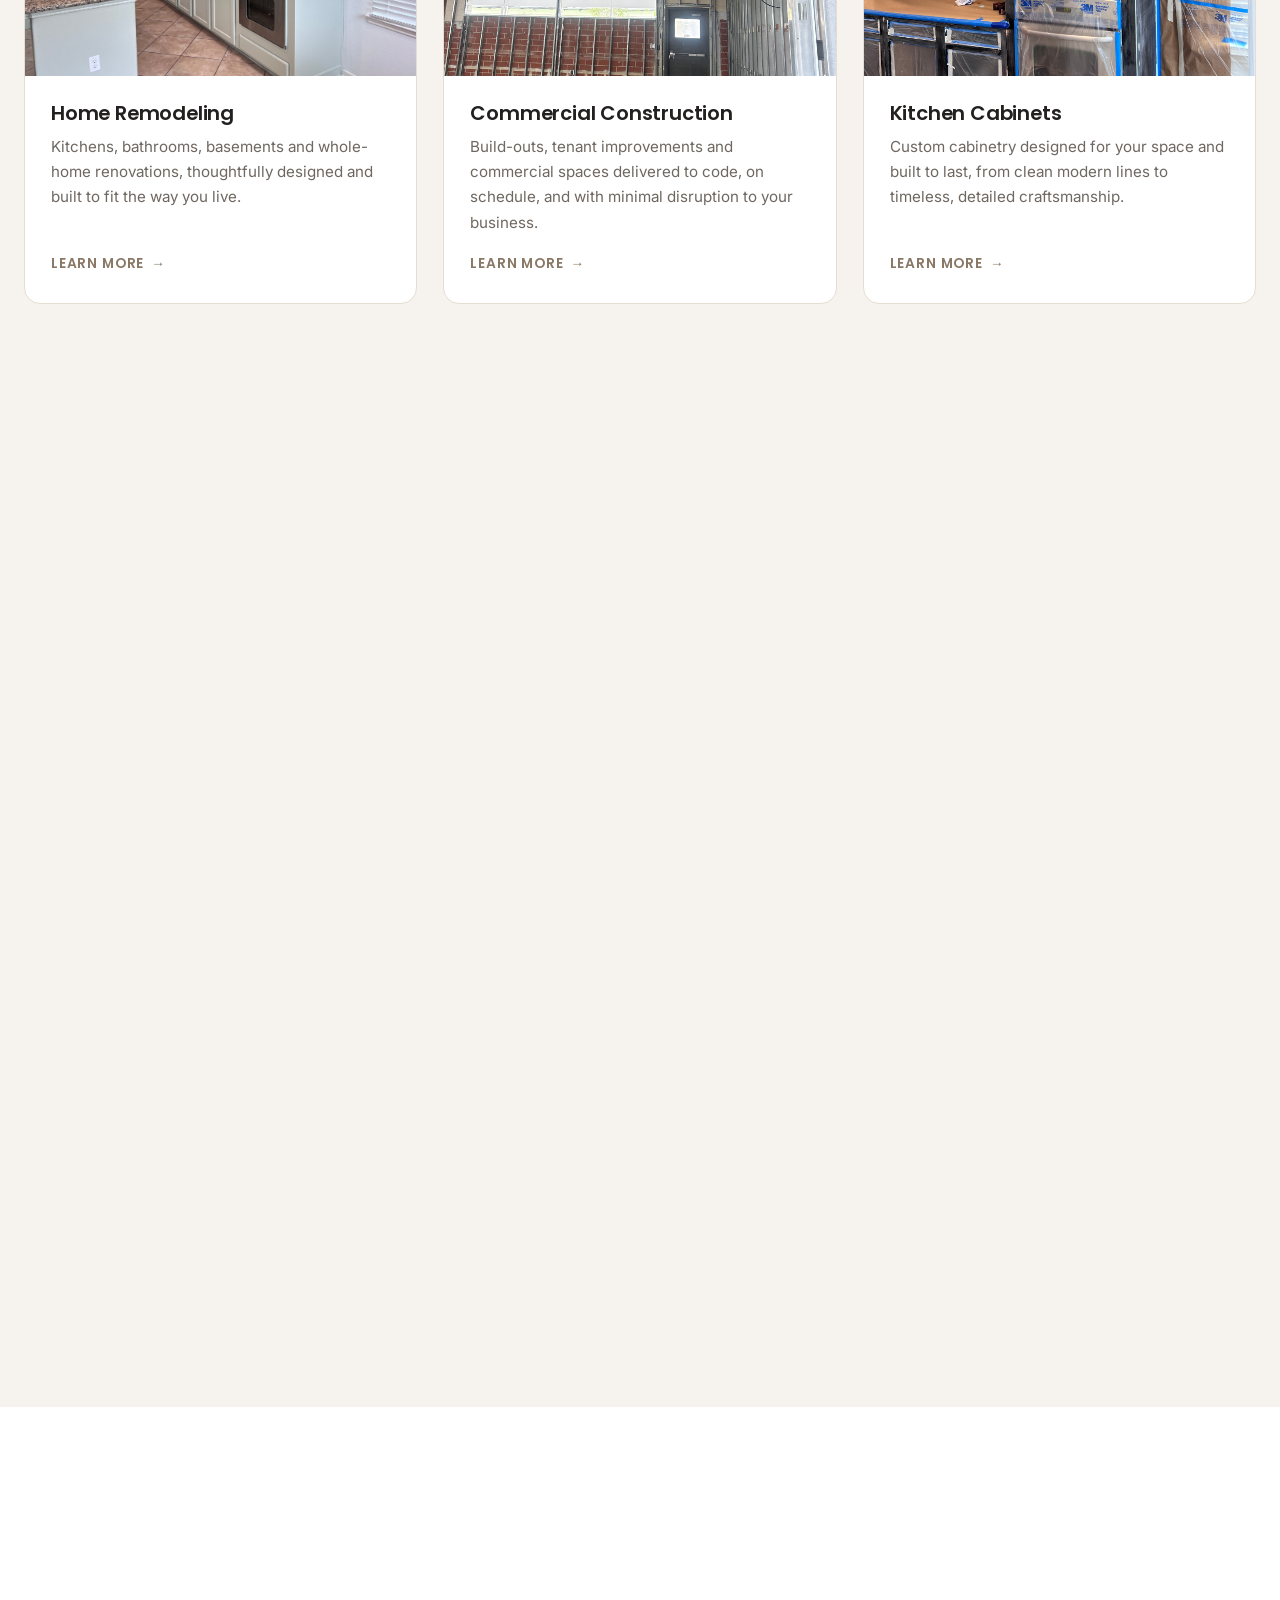
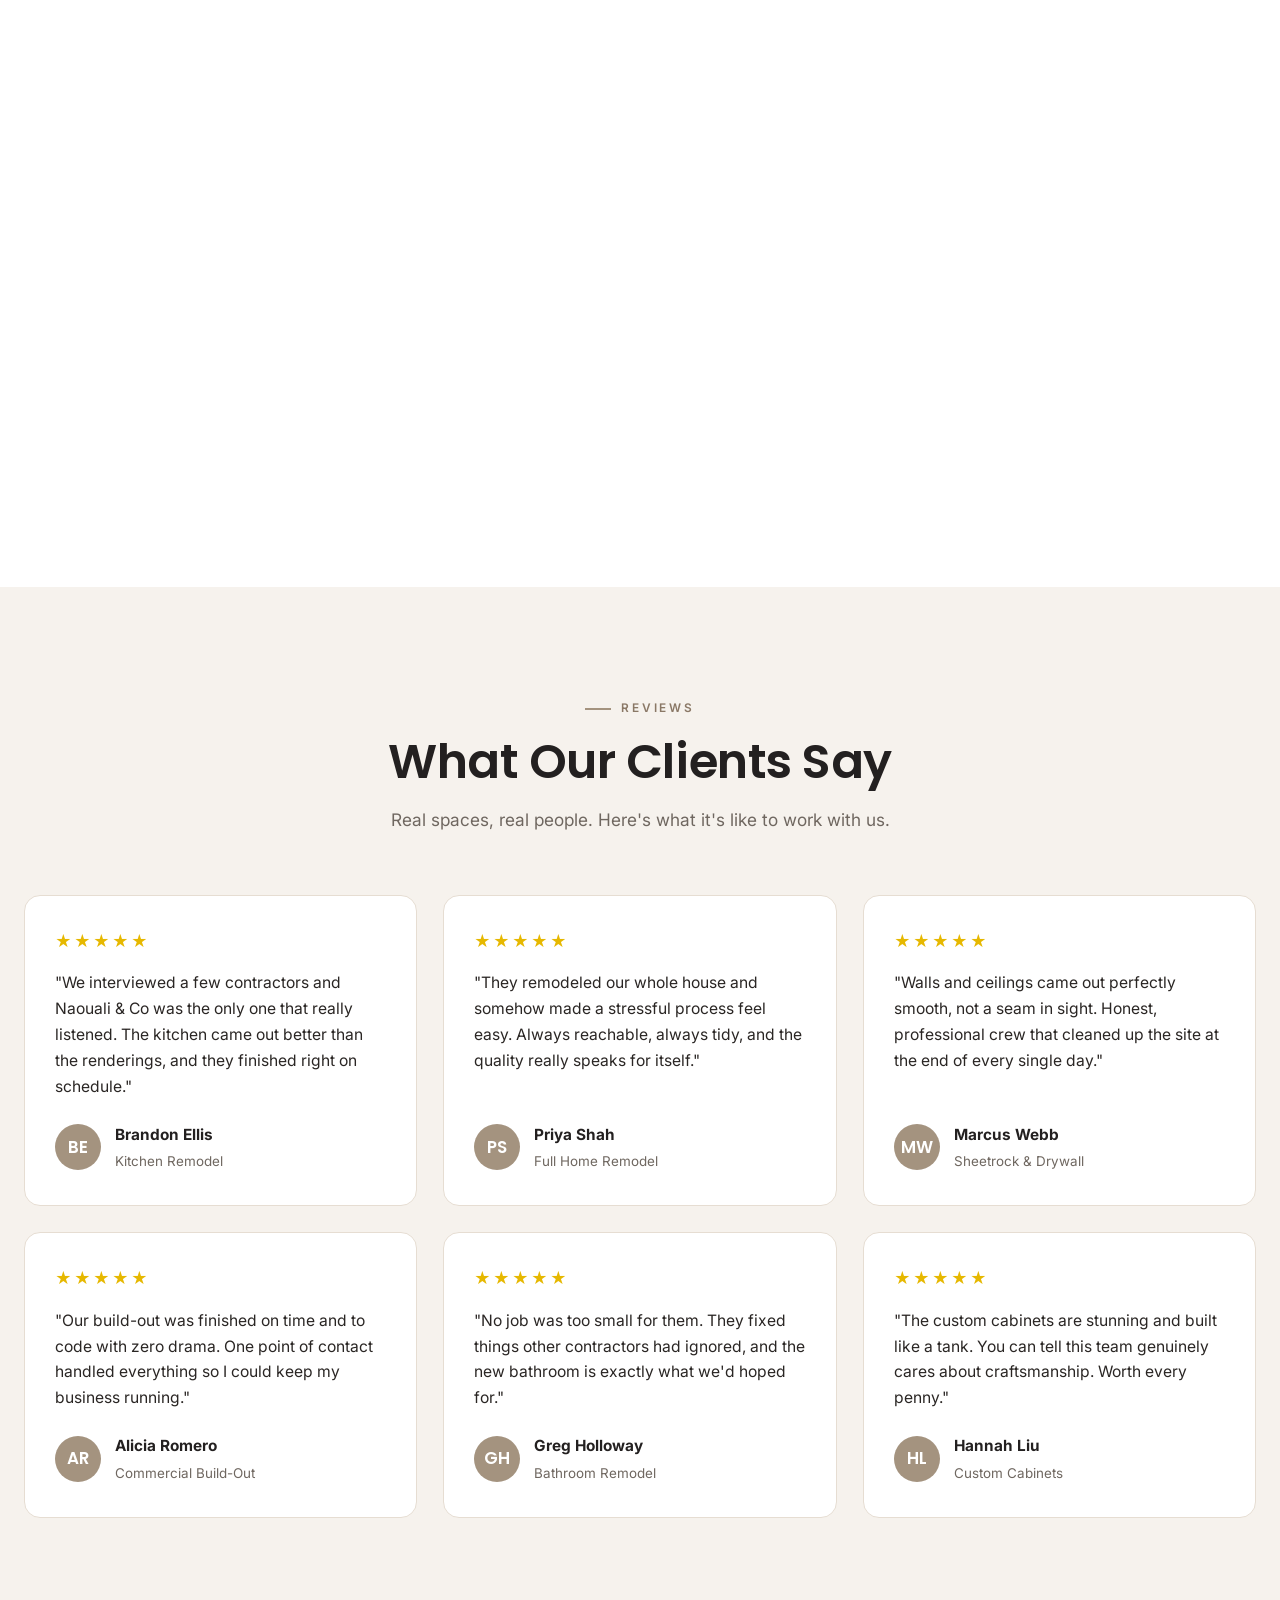
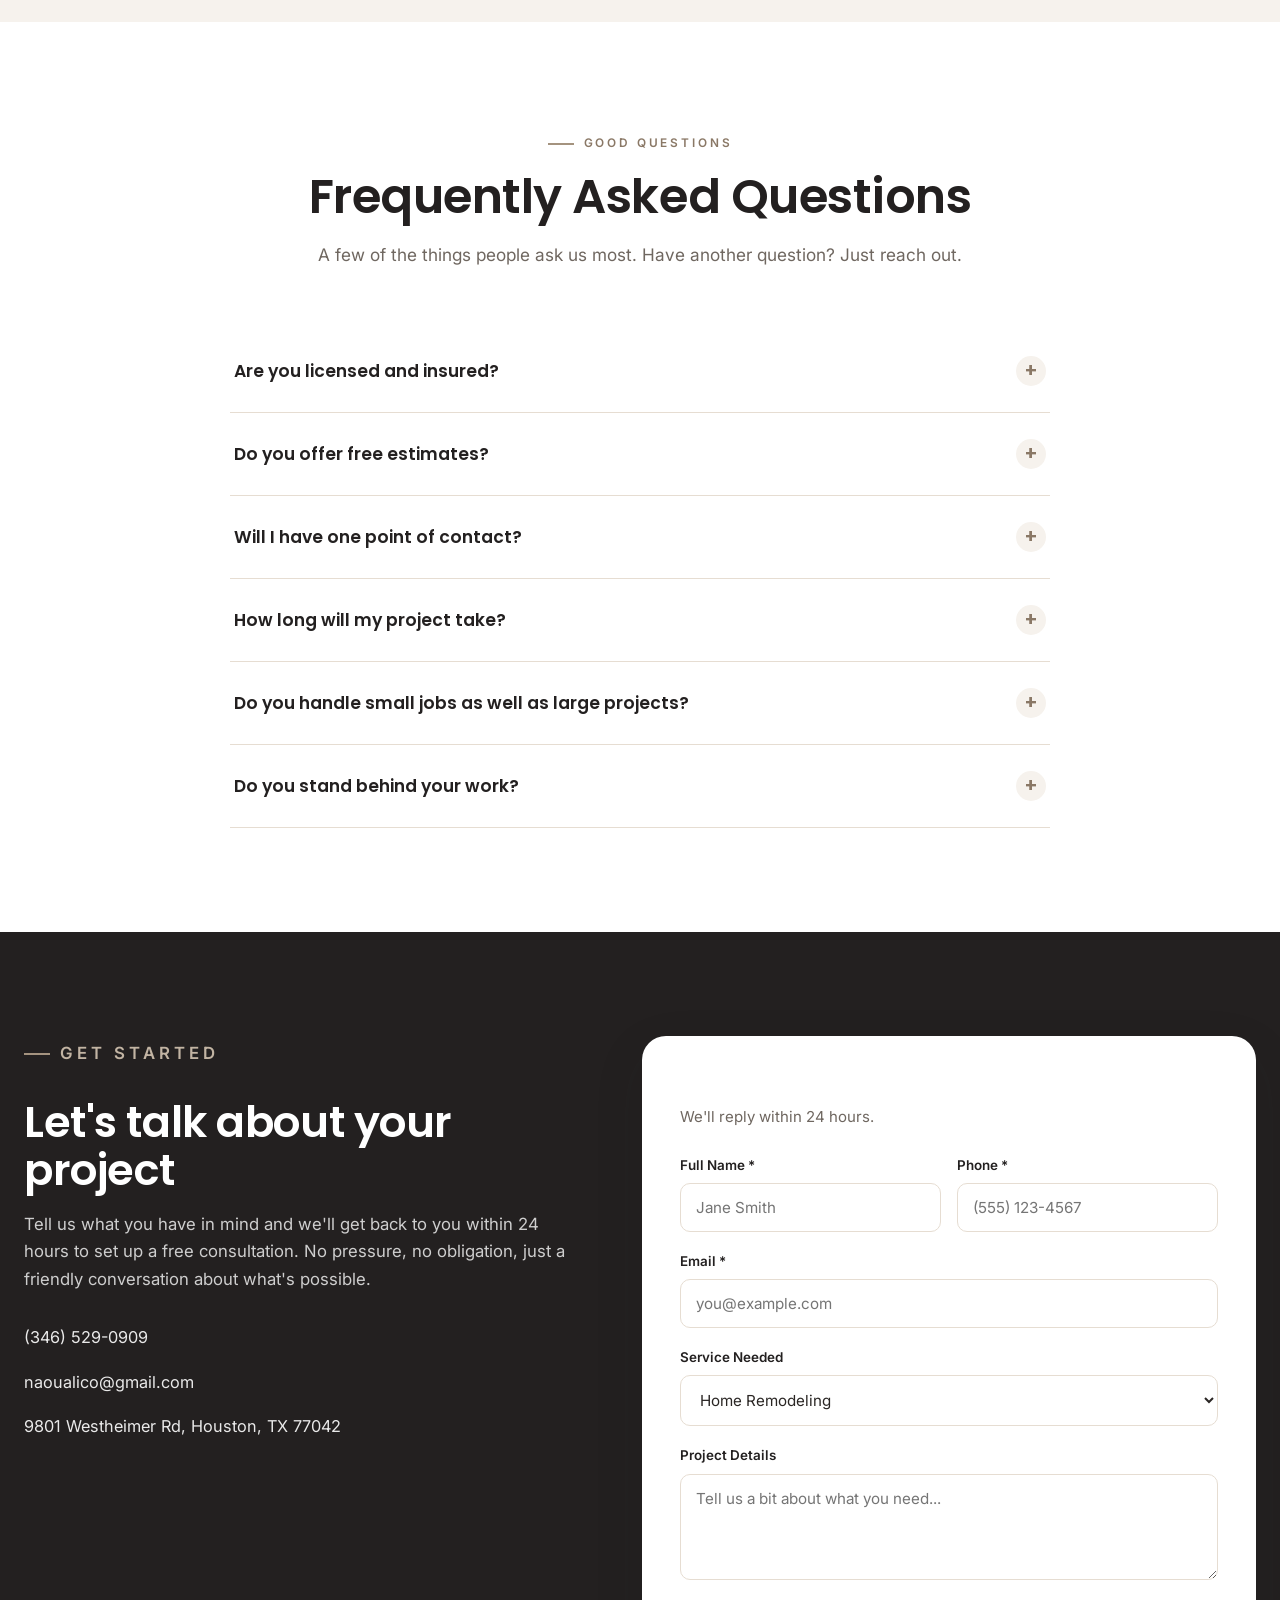
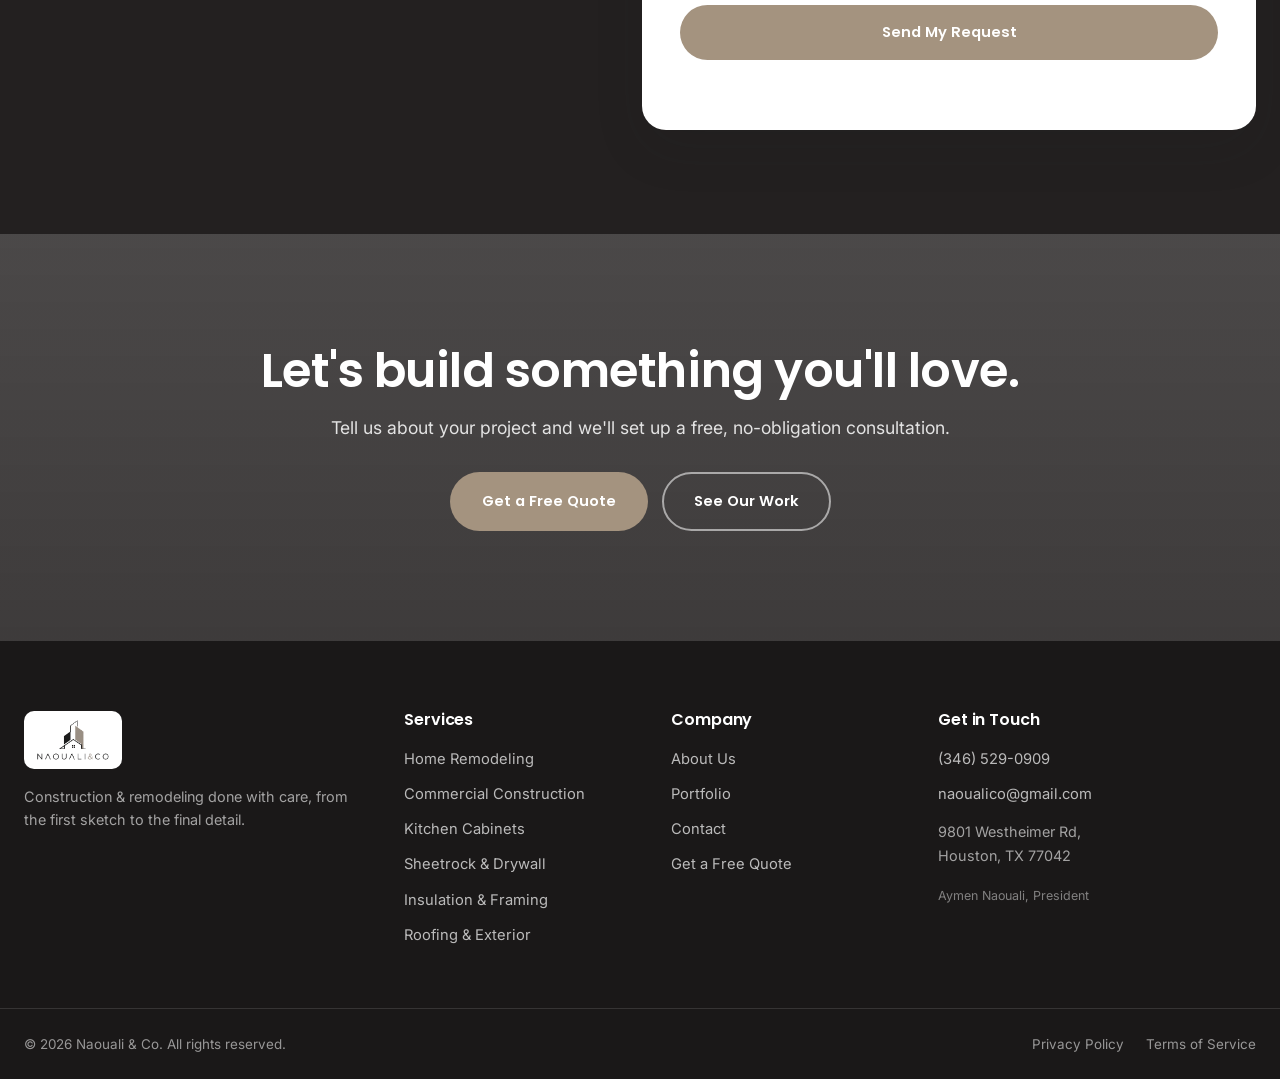
==== commit f91c0f39: "Remove all em-dashes site-wide Replace em-dashes with natural punctuation across all pages, CSS/JS c" ====
--- a/index.html
+++ b/index.html
@@ -3,12 +3,12 @@
 <head>
   <meta charset="UTF-8" />
   <meta name="viewport" content="width=device-width, initial-scale=1.0" />
-  <title>Naouali &amp; Co — Construction &amp; Remodeling Contractor</title>
-  <meta name="description" content="Naouali & Co is a full-service construction & remodeling company. Home remodels, commercial construction, custom kitchen cabinets, sheetrock, insulation and finishing — one dedicated team, start to finish." />
+  <title>Naouali &amp; Co | Construction &amp; Remodeling Contractor</title>
+  <meta name="description" content="Naouali & Co is a full-service construction & remodeling company. Home remodels, commercial construction, custom kitchen cabinets, sheetrock, insulation and finishing, one dedicated team, start to finish." />
 
   <link rel="icon" type="image/png" href="static/logo.png" />
 
-  <meta property="og:title" content="Naouali & Co — Construction & Remodeling" />
+  <meta property="og:title" content="Naouali & Co | Construction & Remodeling" />
   <meta property="og:description" content="Thoughtful construction & remodeling, built around you. One team, from first sketch to final detail." />
   <meta property="og:image" content="static/logo.png" />
   <meta property="og:type" content="website" />
@@ -54,7 +54,7 @@
 
     <div class="container hero-content">
       <h1 class="reveal d1">Thoughtful Construction &amp; Remodeling, <span class="accent">Built Around You</span></h1>
-      <p class="hero-sub reveal d2">From full home remodels to commercial build-outs, custom cabinets and everything in between — one dedicated team that takes the time to understand your space and sees the whole project through, from first sketch to final detail.</p>
+      <p class="hero-sub reveal d2">From full home remodels to commercial build-outs, custom cabinets and everything in between, one dedicated team that takes the time to understand your space and sees the whole project through, from first sketch to final detail.</p>
       <div class="hero-cta reveal d3">
         <a href="contact.html" class="btn btn-primary">Get a Free Quote</a>
         <a href="services.html" class="btn btn-ghost">View Our Services</a>
@@ -100,7 +100,7 @@
         <p class="eyebrow">Our Promise</p>
         <h2>We treat every project like it's our own</h2>
         <p>When you invest in a remodel or a build, you're trusting someone with one of the biggest things you own. We never take that lightly. From the very first conversation, we take time to understand how you live, what you need, and the look you're after.</p>
-        <p>One dedicated team manages the whole project from start to finish — so you always have a single point of contact, clear communication at every step, and no detail left to chance.</p>
+        <p>One dedicated team manages the whole project from start to finish, so you always have a single point of contact, clear communication at every step, and no detail left to chance.</p>
         <div class="btn-row">
           <a href="about.html" class="btn btn-dark">Get to Know Us</a>
           <a href="services.html" class="btn btn-outline">See What We Do</a>
@@ -135,7 +135,7 @@
           <div class="feature-item">
             <div>
               <h4>No job too big or too small</h4>
-              <p>From a single room and small repairs to full remodels and commercial build-outs — we bring the same care to every project.</p>
+              <p>From a single room and small repairs to full remodels and commercial build-outs, we bring the same care to every project.</p>
             </div>
           </div>
         </div>
@@ -150,13 +150,13 @@
       <div class="section-head reveal">
         <p class="eyebrow center-eb">What We Do</p>
         <h2>Our Services</h2>
-        <p class="section-lead">From full remodels to the finishing touches, one experienced team handles every part of your project under one roof — so you never have to juggle multiple contractors.</p>
+        <p class="section-lead">From full remodels to the finishing touches, one experienced team handles every part of your project under one roof, so you never have to juggle multiple contractors.</p>
       </div>
 
       <div class="svc-grid">
         <article class="svc-card reveal">
           <div class="svc-media"><img loading="lazy" src="static/images/kitchen-cabinets/IMG_2395.jpeg" alt="Home remodeling" /></div>
-          <div class="svc-body"><h3>Home Remodeling</h3><p>Kitchens, bathrooms, basements and whole-home renovations — thoughtfully designed and built to fit the way you live.</p><a href="services.html#remodeling" class="svc-link">Learn more</a></div>
+          <div class="svc-body"><h3>Home Remodeling</h3><p>Kitchens, bathrooms, basements and whole-home renovations, thoughtfully designed and built to fit the way you live.</p><a href="services.html#remodeling" class="svc-link">Learn more</a></div>
         </article>
         <article class="svc-card reveal d1">
           <div class="svc-media"><img loading="lazy" src="static/images/commercial-insulation/IMG_7858.jpeg" alt="Commercial construction" /></div>
@@ -164,7 +164,7 @@
         </article>
         <article class="svc-card reveal d2">
           <div class="svc-media"><img loading="lazy" src="static/images/kitchen-cabinets/IMG_2375.jpeg" alt="Kitchen cabinets" /></div>
-          <div class="svc-body"><h3>Kitchen Cabinets</h3><p>Custom cabinetry designed for your space and built to last — from clean modern lines to timeless, detailed craftsmanship.</p><a href="services.html#cabinets" class="svc-link">Learn more</a></div>
+          <div class="svc-body"><h3>Kitchen Cabinets</h3><p>Custom cabinetry designed for your space and built to last, from clean modern lines to timeless, detailed craftsmanship.</p><a href="services.html#cabinets" class="svc-link">Learn more</a></div>
         </article>
         <article class="svc-card reveal">
           <div class="svc-media"><img loading="lazy" src="static/images/sheet-rock-install/after.jpeg" alt="Sheetrock and drywall" /></div>
@@ -180,7 +180,7 @@
         </article>
         <article class="svc-card reveal">
           <div class="svc-media"><img loading="lazy" src="static/images/services/roofing.jpg" alt="Roof installation and repair" /></div>
-          <div class="svc-body"><h3>Roofing</h3><p>Roof installation and repair that protects your home from the top down — quality materials and clean, careful work.</p><a href="services.html#exterior" class="svc-link">Learn more</a></div>
+          <div class="svc-body"><h3>Roofing</h3><p>Roof installation and repair that protects your home from the top down, quality materials and clean, careful work.</p><a href="services.html#exterior" class="svc-link">Learn more</a></div>
         </article>
         <article class="svc-card reveal d1">
           <div class="svc-media"><img loading="lazy" src="static/images/services/landscaping.jpg" alt="Professional landscaping" /></div>
@@ -203,9 +203,9 @@
         <p class="section-lead">We keep things clear and steady from day one. Here's what working with us looks like.</p>
       </div>
       <div class="steps">
-        <div class="step reveal"><div class="step-num">01</div><h4>We listen</h4><p>We start by getting to know you, your space and your goals — so the plan fits how you actually live and work.</p></div>
+        <div class="step reveal"><div class="step-num">01</div><h4>We listen</h4><p>We start by getting to know you, your space and your goals, so the plan fits how you actually live and work.</p></div>
         <div class="step reveal d1"><div class="step-num">02</div><h4>We plan &amp; quote</h4><p>You get a clear, detailed proposal with honest pricing and a realistic timeline. No guesswork, no hidden costs.</p></div>
-        <div class="step reveal d2"><div class="step-num">03</div><h4>We build</h4><p>Skilled, respectful crews do the work — on schedule and on a tidy site, with regular updates along the way.</p></div>
+        <div class="step reveal d2"><div class="step-num">03</div><h4>We build</h4><p>Skilled, respectful crews do the work, on schedule and on a tidy site, with regular updates along the way.</p></div>
         <div class="step reveal d3"><div class="step-num">04</div><h4>We finish &amp; follow up</h4><p>We walk the finished project with you, handle every last detail, and stand behind the work we've done.</p></div>
       </div>
       <div class="center" style="margin-top:46px">
@@ -238,7 +238,7 @@
         </article>
         <article class="tmt-card reveal d2">
           <div class="tmt-stars">★★★★★</div>
-          <p>"Walls and ceilings came out perfectly smooth — not a seam in sight. Honest, professional crew that cleaned up the site at the end of every single day."</p>
+          <p>"Walls and ceilings came out perfectly smooth, not a seam in sight. Honest, professional crew that cleaned up the site at the end of every single day."</p>
           <div class="tmt-who"><div class="tmt-avatar">MW</div><div><strong>Marcus Webb</strong><span>Sheetrock &amp; Drywall</span></div></div>
         </article>
         <article class="tmt-card reveal">
@@ -271,11 +271,11 @@
       <div class="faq-wrap reveal">
         <div class="faq-item">
           <button class="faq-q">Are you licensed and insured? <span class="faq-ic">+</span></button>
-          <div class="faq-a"><p>Yes — Naouali &amp; Co is fully licensed and insured. We're always happy to provide proof of insurance and references before any work begins.</p></div>
+          <div class="faq-a"><p>Yes, Naouali &amp; Co is fully licensed and insured. We're always happy to provide proof of insurance and references before any work begins.</p></div>
         </div>
         <div class="faq-item">
           <button class="faq-q">Do you offer free estimates? <span class="faq-ic">+</span></button>
-          <div class="faq-a"><p>We do. Every project starts with a free, no-obligation consultation and a clear, detailed quote — so you know exactly what to expect before committing to anything.</p></div>
+          <div class="faq-a"><p>We do. Every project starts with a free, no-obligation consultation and a clear, detailed quote, so you know exactly what to expect before committing to anything.</p></div>
         </div>
         <div class="faq-item">
           <button class="faq-q">Will I have one point of contact? <span class="faq-ic">+</span></button>
@@ -303,7 +303,7 @@
       <div class="quote-intro reveal">
         <p class="eyebrow light">Get Started</p>
         <h2>Let's talk about your project</h2>
-        <p>Tell us what you have in mind and we'll get back to you within 24 hours to set up a free consultation. No pressure, no obligation — just a friendly conversation about what's possible.</p>
+        <p>Tell us what you have in mind and we'll get back to you within 24 hours to set up a free consultation. No pressure, no obligation, just a friendly conversation about what's possible.</p>
         <ul class="quote-contact">
           <li><a href="tel:+13465290909">(346) 529-0909</a></li>
           <li><a href="mailto:naoualico@gmail.com">naoualico@gmail.com</a></li>
@@ -336,7 +336,7 @@
           </select>
         </div>
         <div class="field"><label for="message">Project Details</label><textarea id="message" name="message" rows="4" placeholder="Tell us a bit about what you need..."></textarea></div>
-        <input type="hidden" name="_subject" value="New quote request — Naouali & Co website" />
+        <input type="hidden" name="_subject" value="New quote request, Naouali & Co website" />
         <input type="text" name="_gotcha" style="display:none" tabindex="-1" autocomplete="off" />
         <button type="submit" class="btn btn-primary btn-block">Send My Request</button>
         <p class="form-status" role="status"></p>
@@ -361,7 +361,7 @@
     <div class="container footer-grid">
       <div class="footer-col">
         <img src="static/logo.png" alt="Naouali & Co" class="footer-logo" />
-        <p class="footer-tag">Construction &amp; remodeling done with care — from the first sketch to the final detail.</p>
+        <p class="footer-tag">Construction &amp; remodeling done with care, from the first sketch to the final detail.</p>
       </div>
       <div class="footer-col">
         <h4>Services</h4>
@@ -385,7 +385,7 @@
         <a href="mailto:naoualico@gmail.com">naoualico@gmail.com</a>
         <p class="footer-tag" style="margin-top:14px">9801 Westheimer Rd,<br />Houston, TX 77042</p>
 
-        <p class="footer-note">Aymen Naouali — President</p>
+        <p class="footer-note">Aymen Naouali, President</p>
       </div>
     </div>
     <div class="container footer-bottom">
--- a/styles.css
+++ b/styles.css
@@ -1,6 +1,6 @@
 /* =====================================================================
-   Naouali & Co — Design System
-   Inspired by texasgreatestremodelers.com (Webflow) — rebuilt in
+   Naouali & Co, Design System
+   Inspired by texasgreatestremodelers.com (Webflow), rebuilt in
    Naouali's taupe + charcoal brand. Font: Inter (Poppins for display).
    ===================================================================== */
 
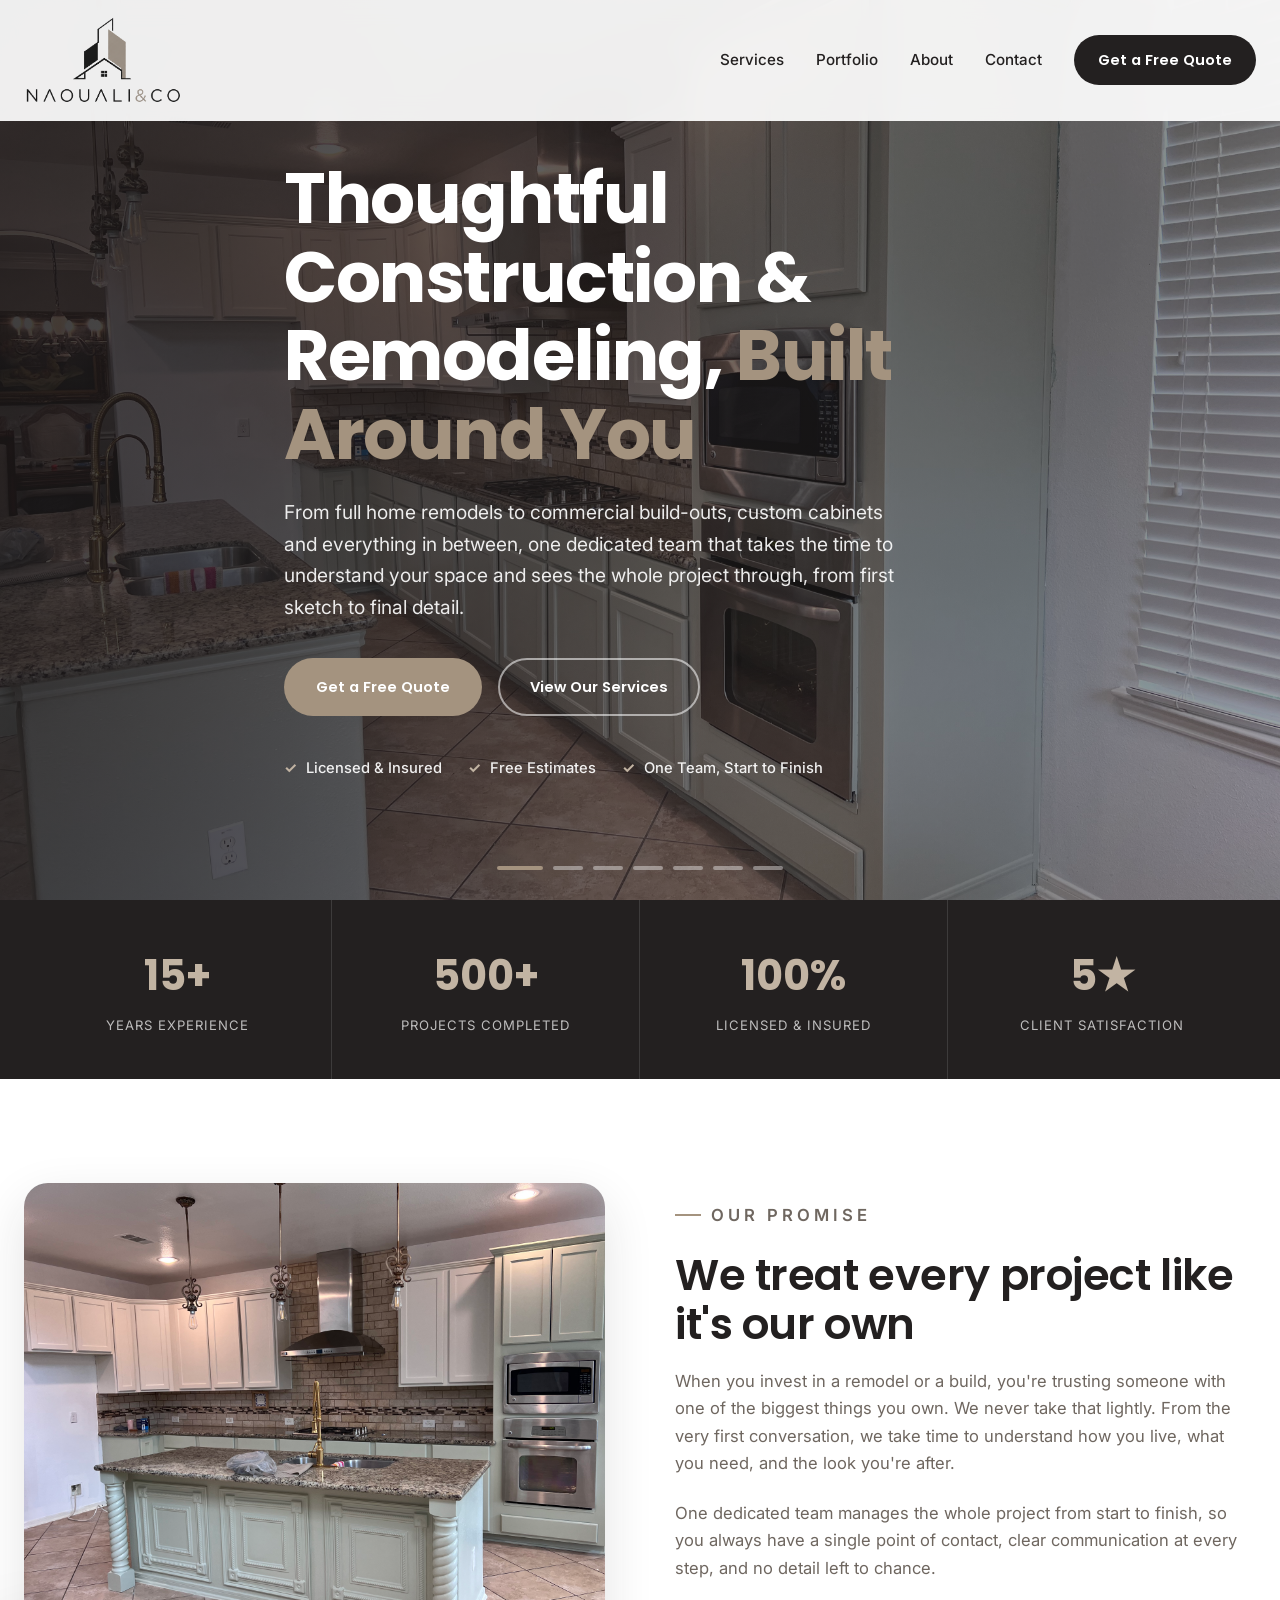
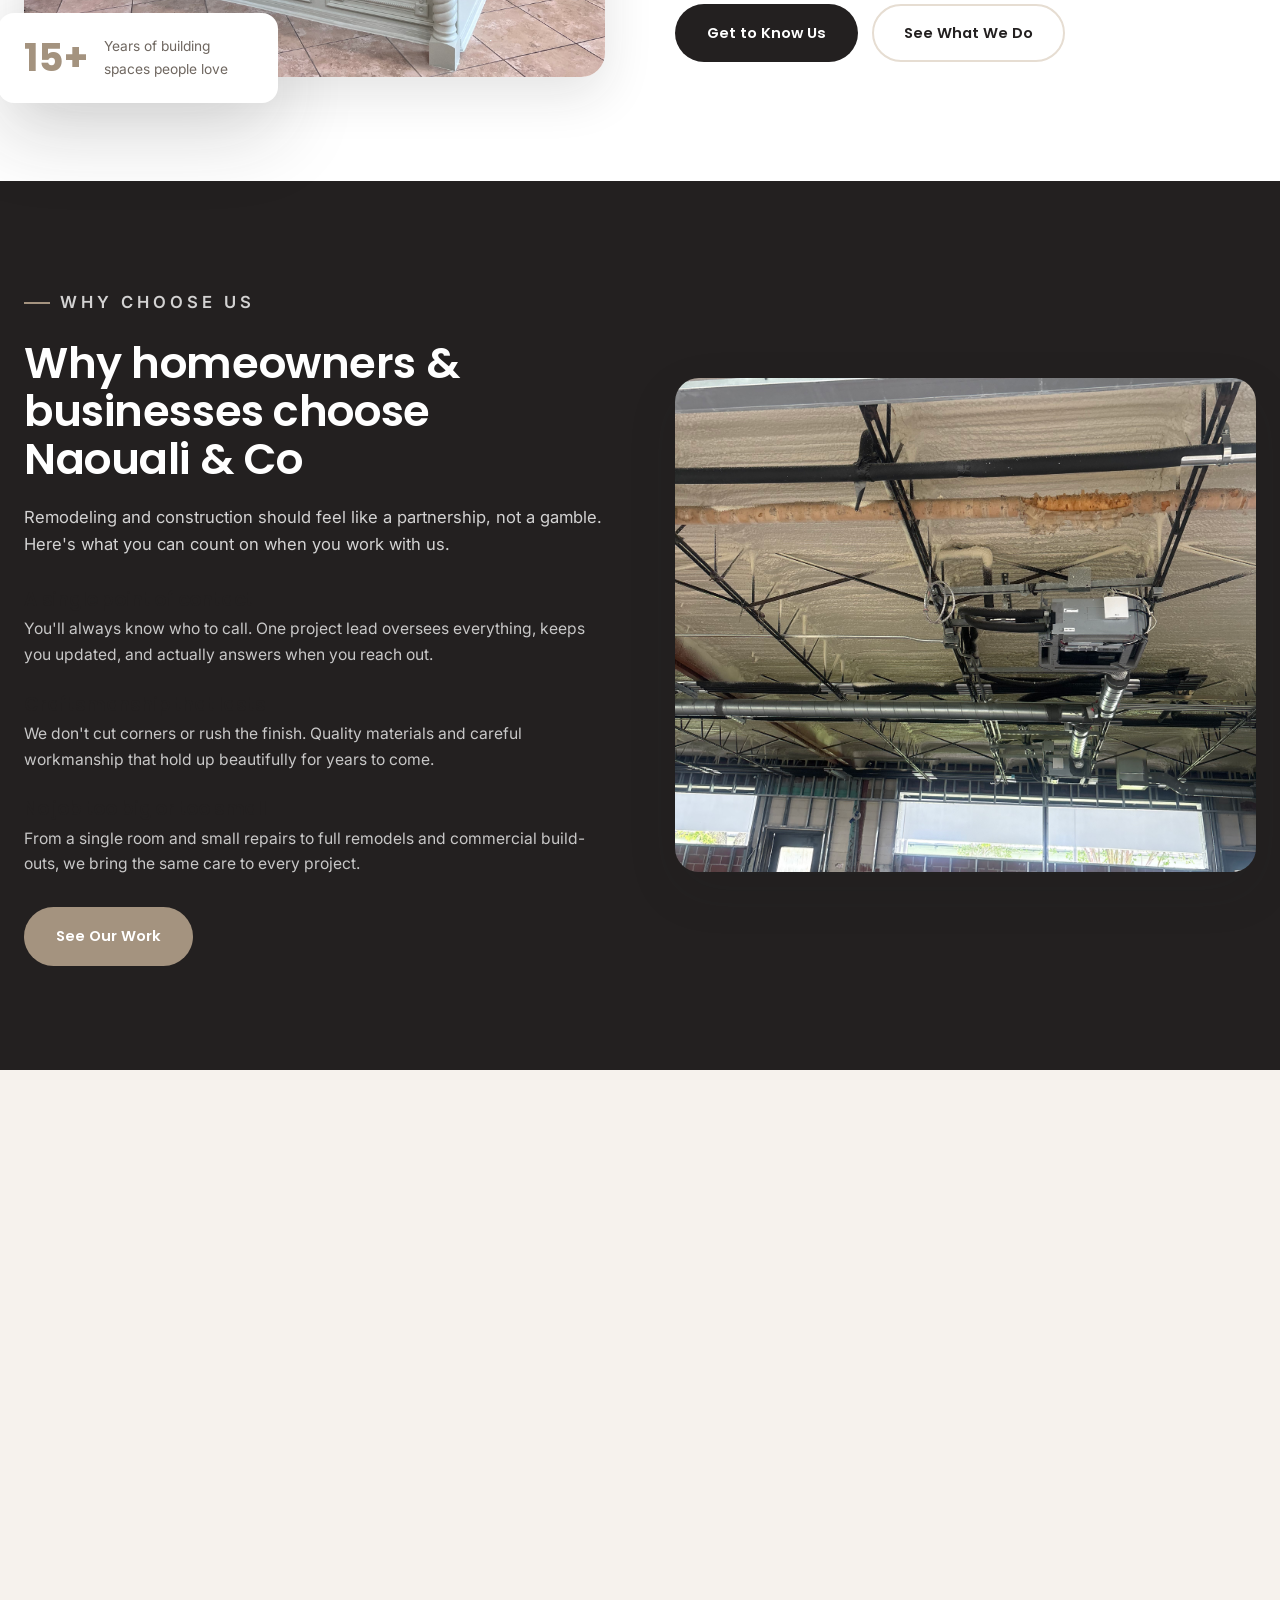
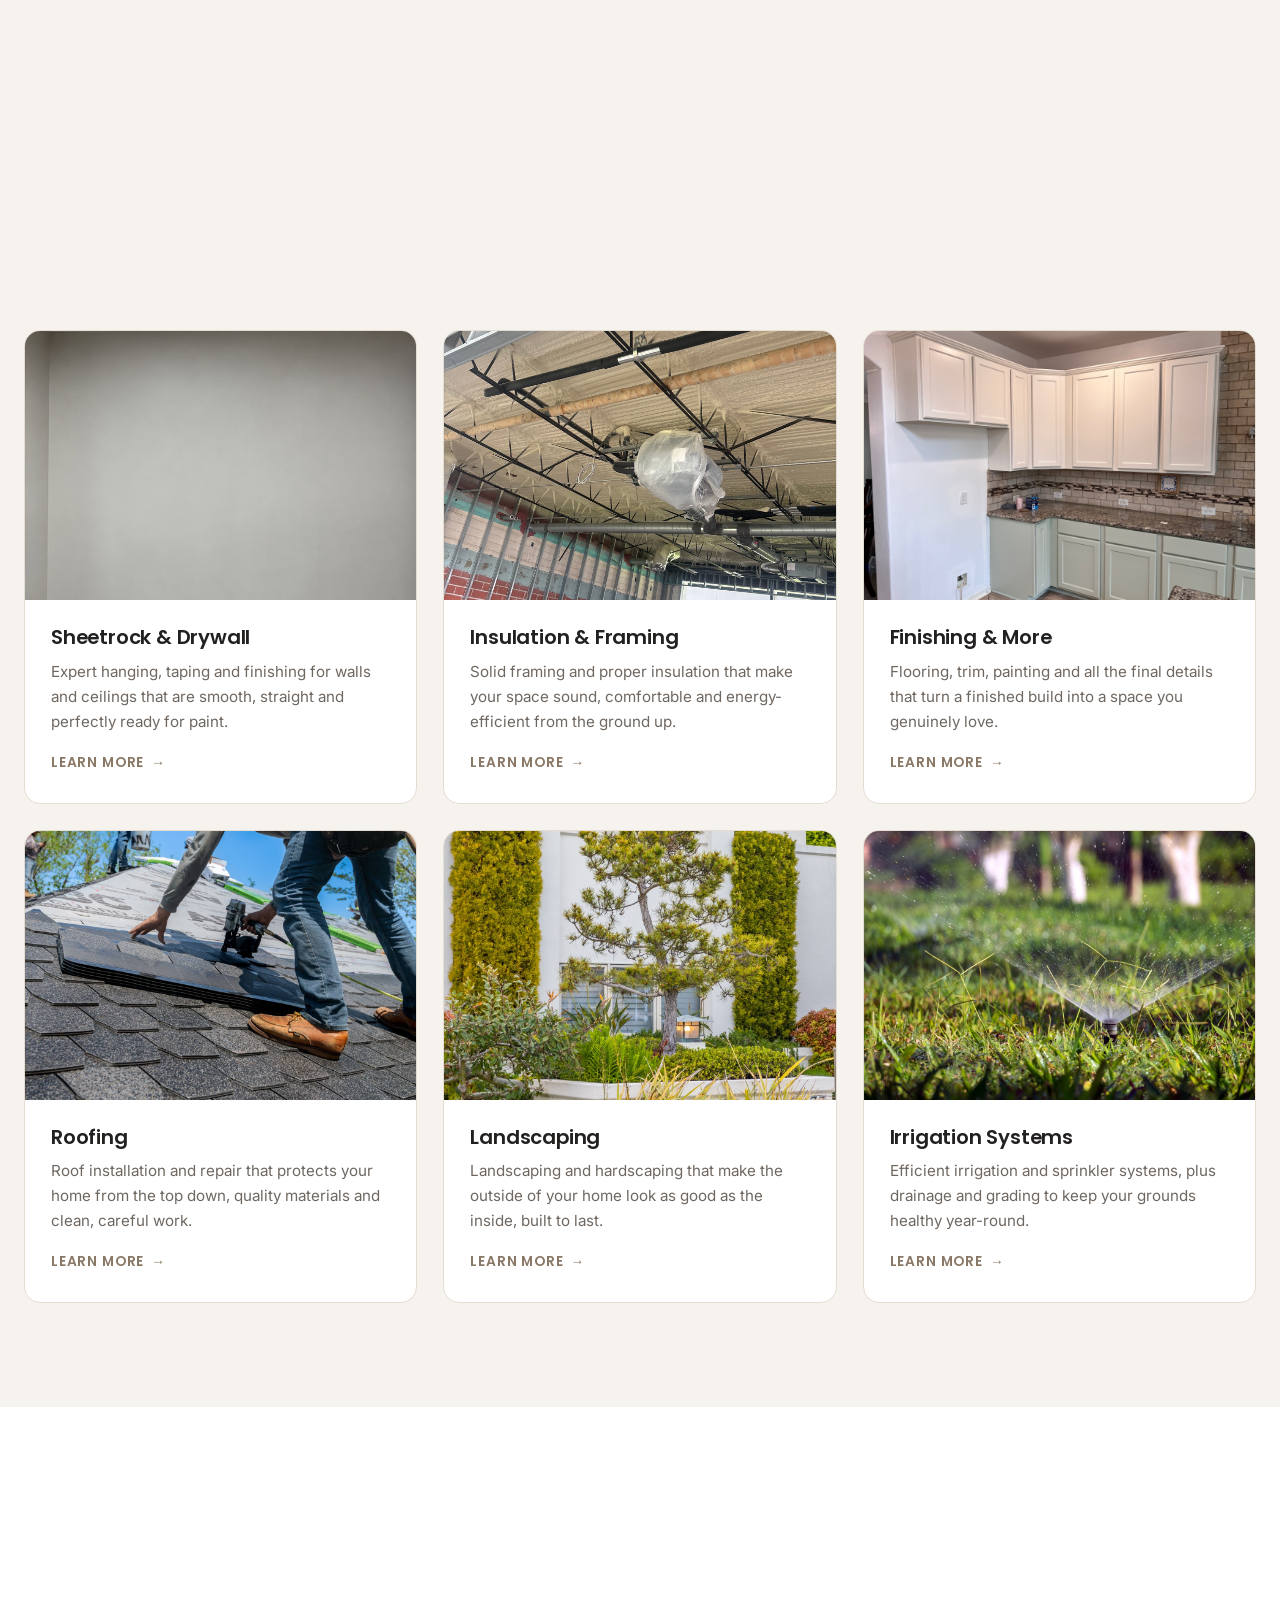
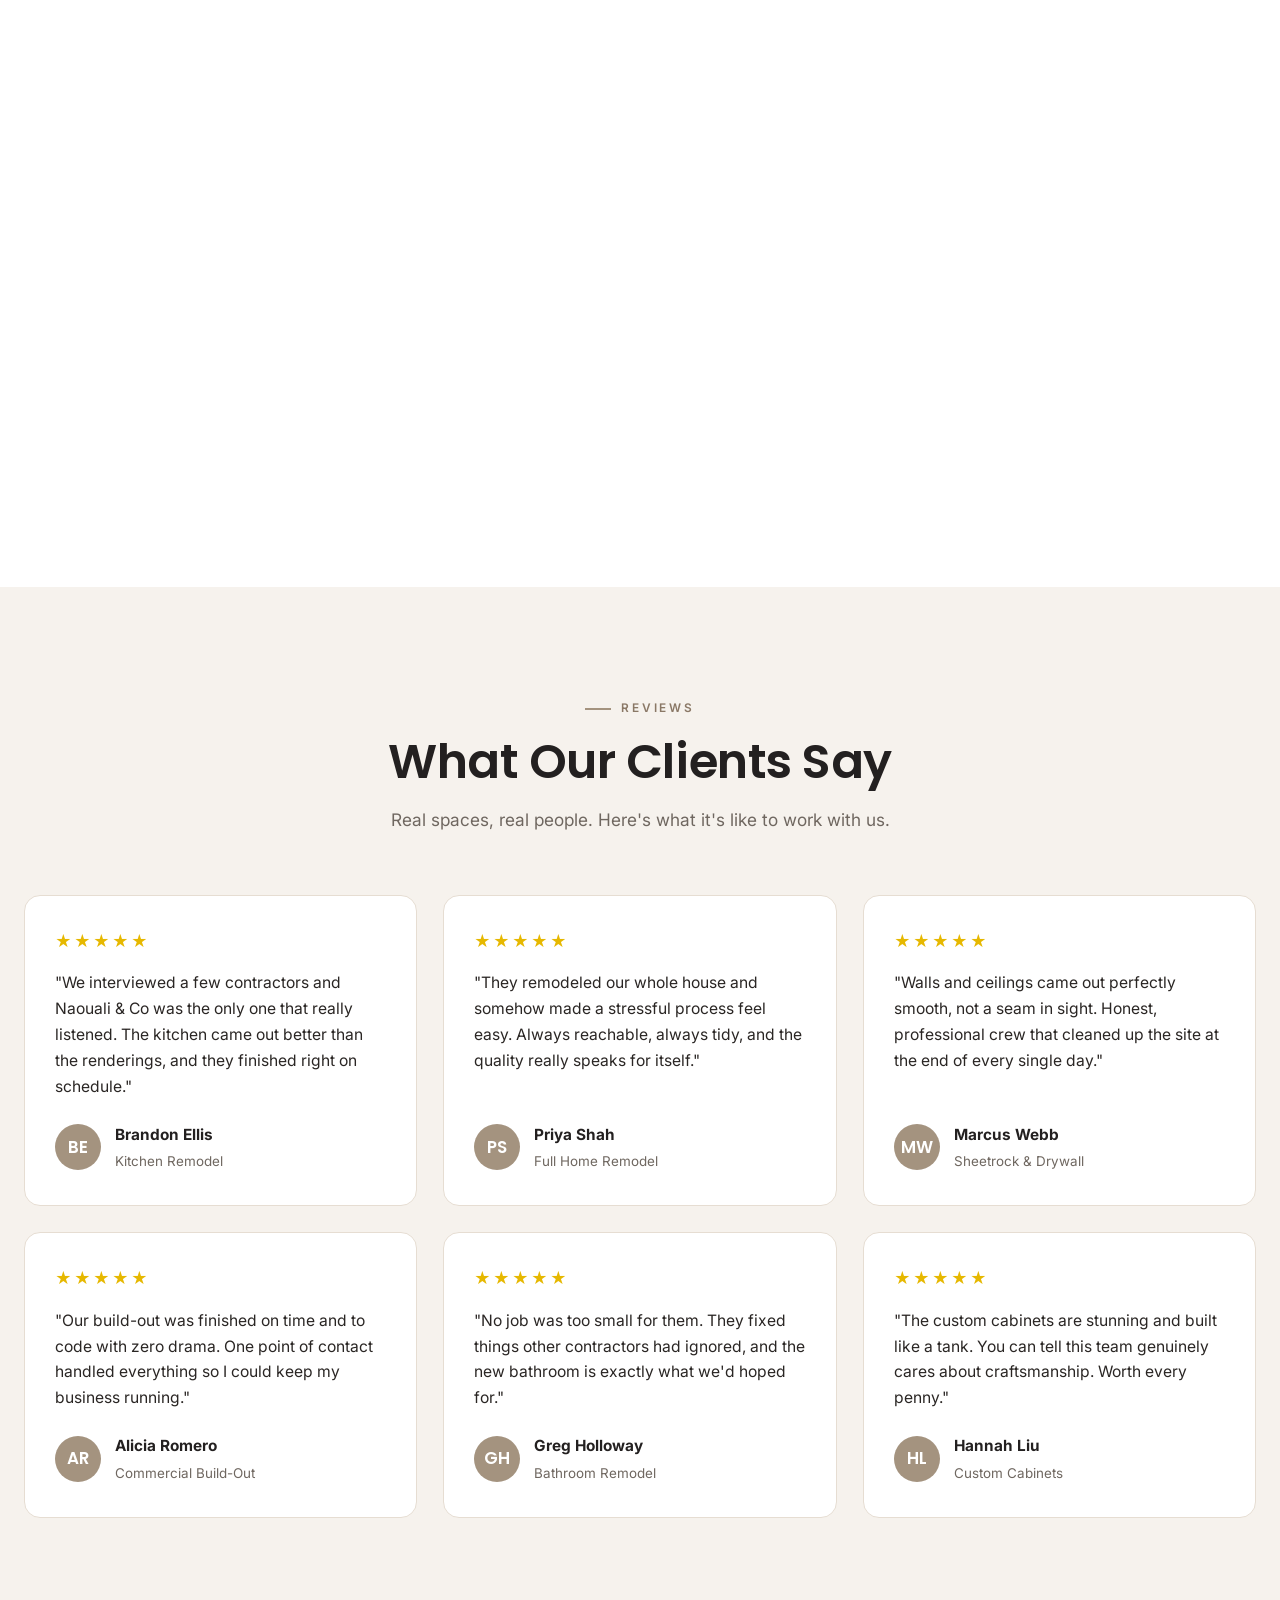
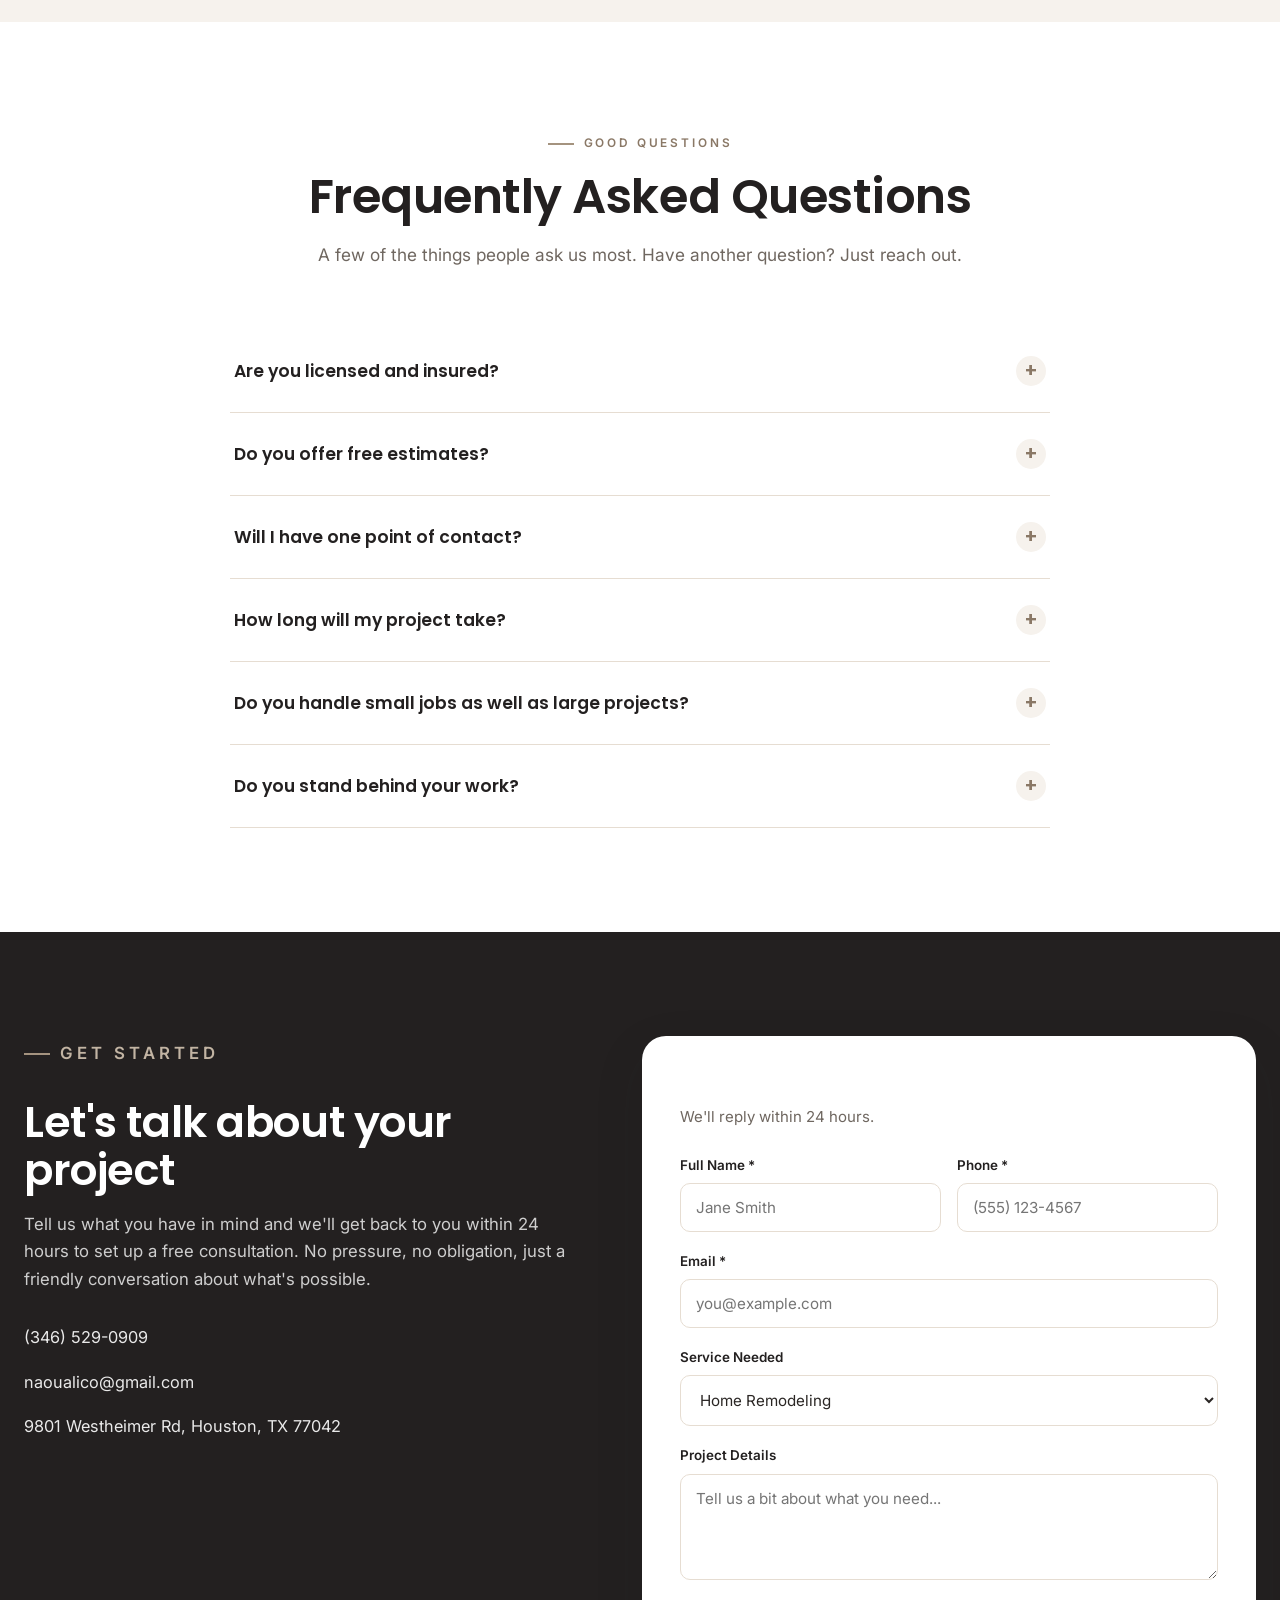
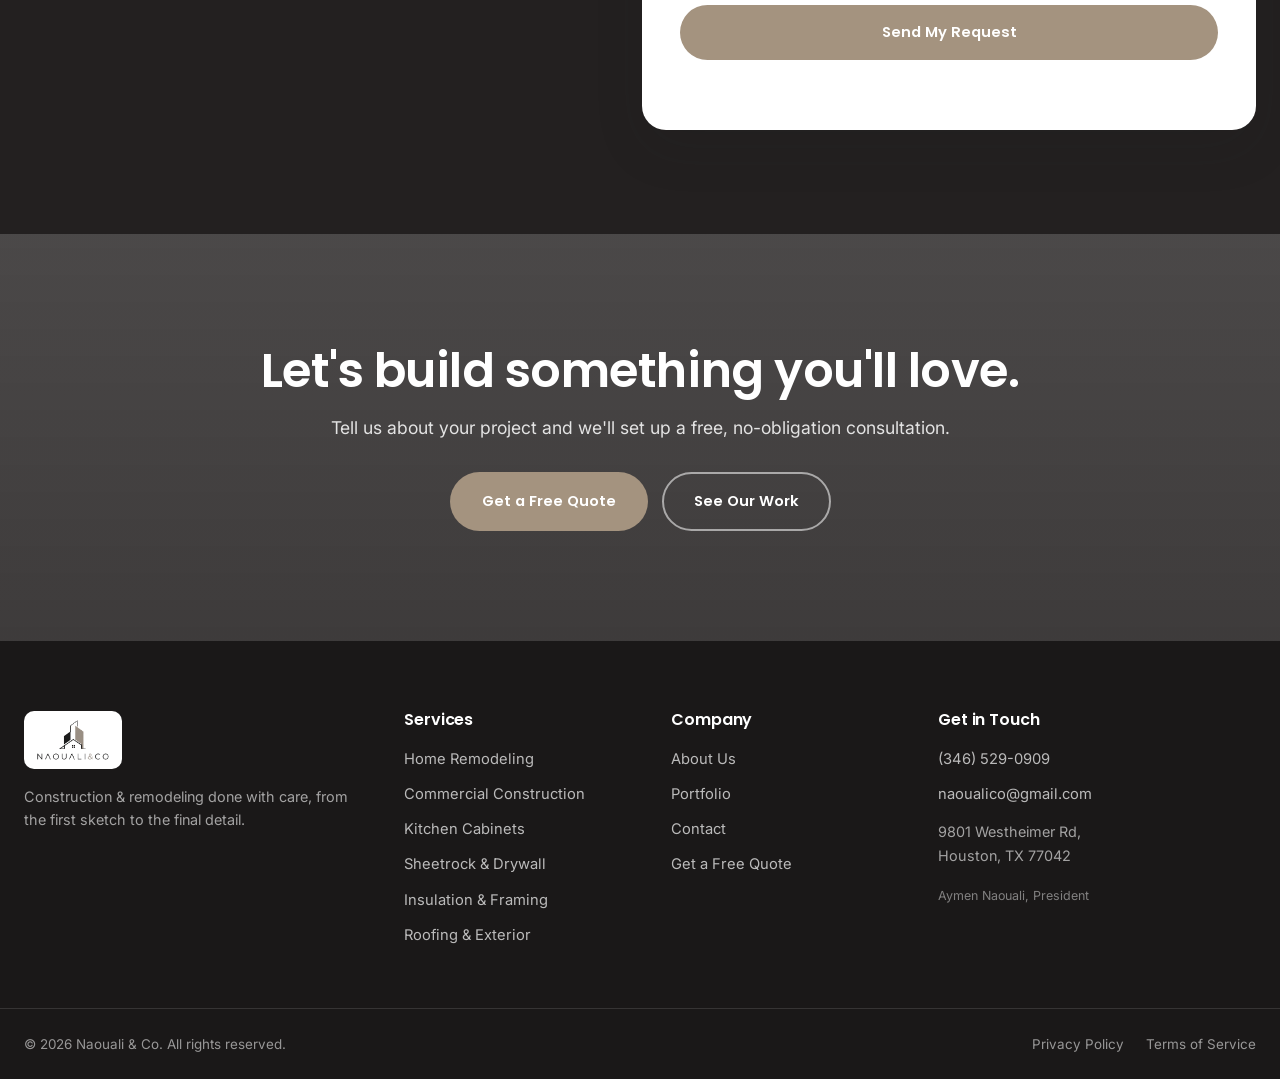
==== commit b9568195: "Add bathroom remodel photos to portfolio and hero Add 6 new bathroom project photos (showers, tubs, " ====
--- a/index.html
+++ b/index.html
@@ -49,6 +49,7 @@
       <div class="hero-slide" style="background-image:url('static/images/sheet-rock-install/after.jpeg')"></div>
       <div class="hero-slide" style="background-image:url('static/images/kitchen-cabinets/IMG_2398.jpeg')"></div>
       <div class="hero-slide" style="background-image:url('static/images/commercial-insulation/IMG_7860.jpeg')"></div>
+      <div class="hero-slide" style="background-image:url('static/images/bathrooms/master-bath-marble-suite.jpeg')"></div>
     </div>
     <div class="hero-overlay"></div>
 
@@ -73,6 +74,7 @@
       <button aria-label="Slide 4"></button>
       <button aria-label="Slide 5"></button>
       <button aria-label="Slide 6"></button>
+      <button aria-label="Slide 7"></button>
     </div>
   </section>
 
